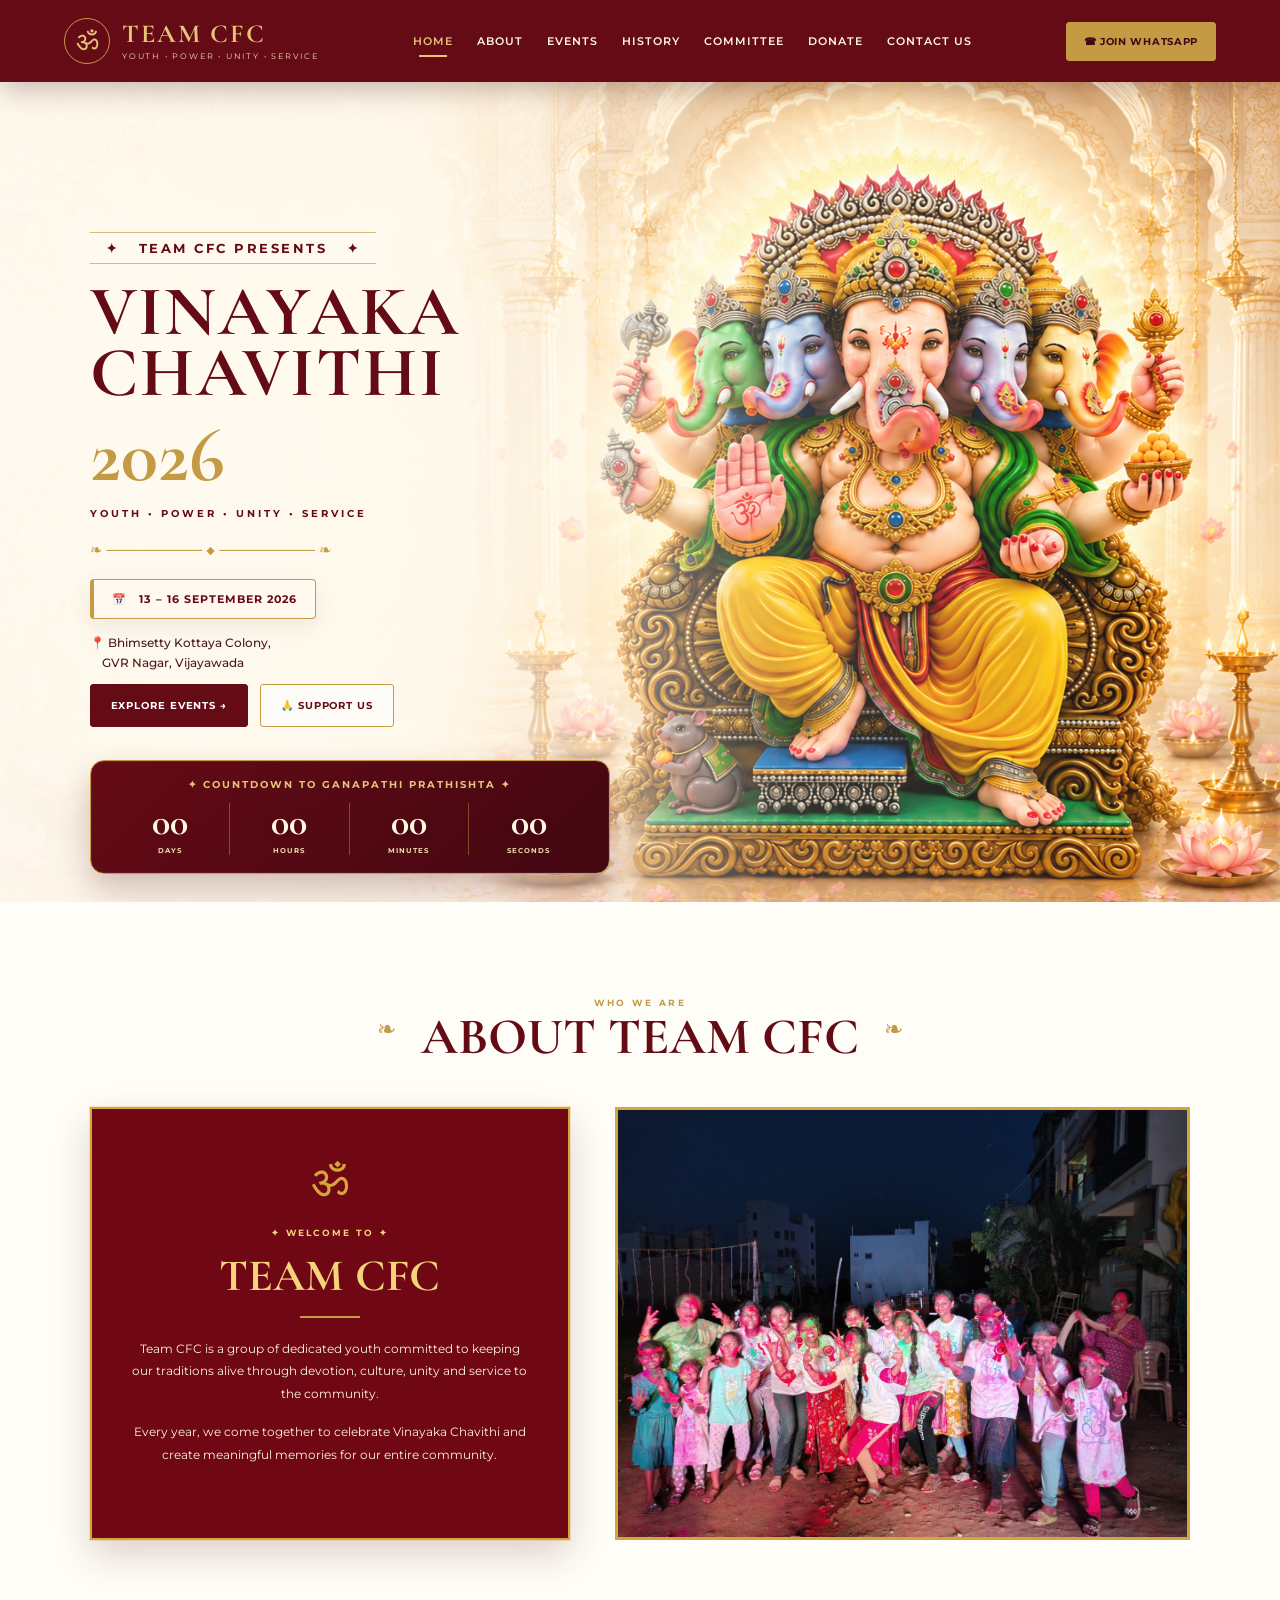
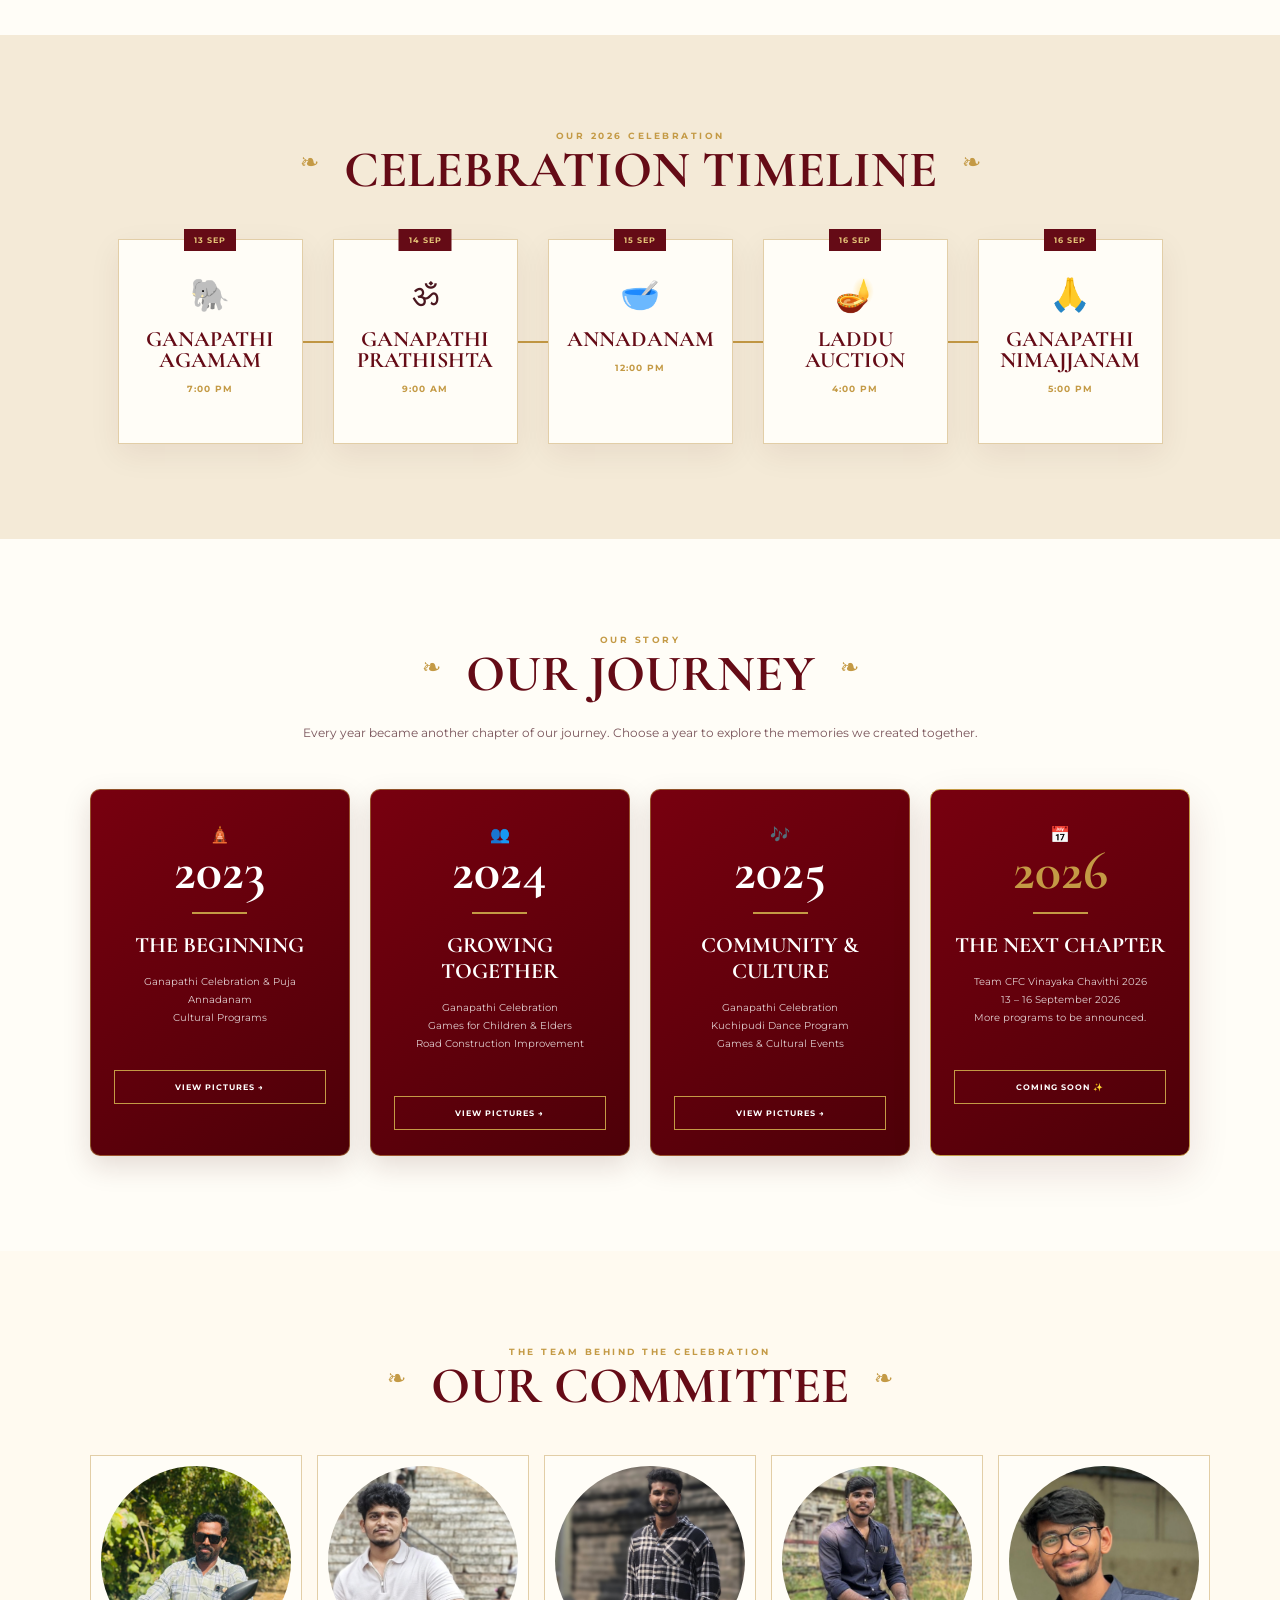
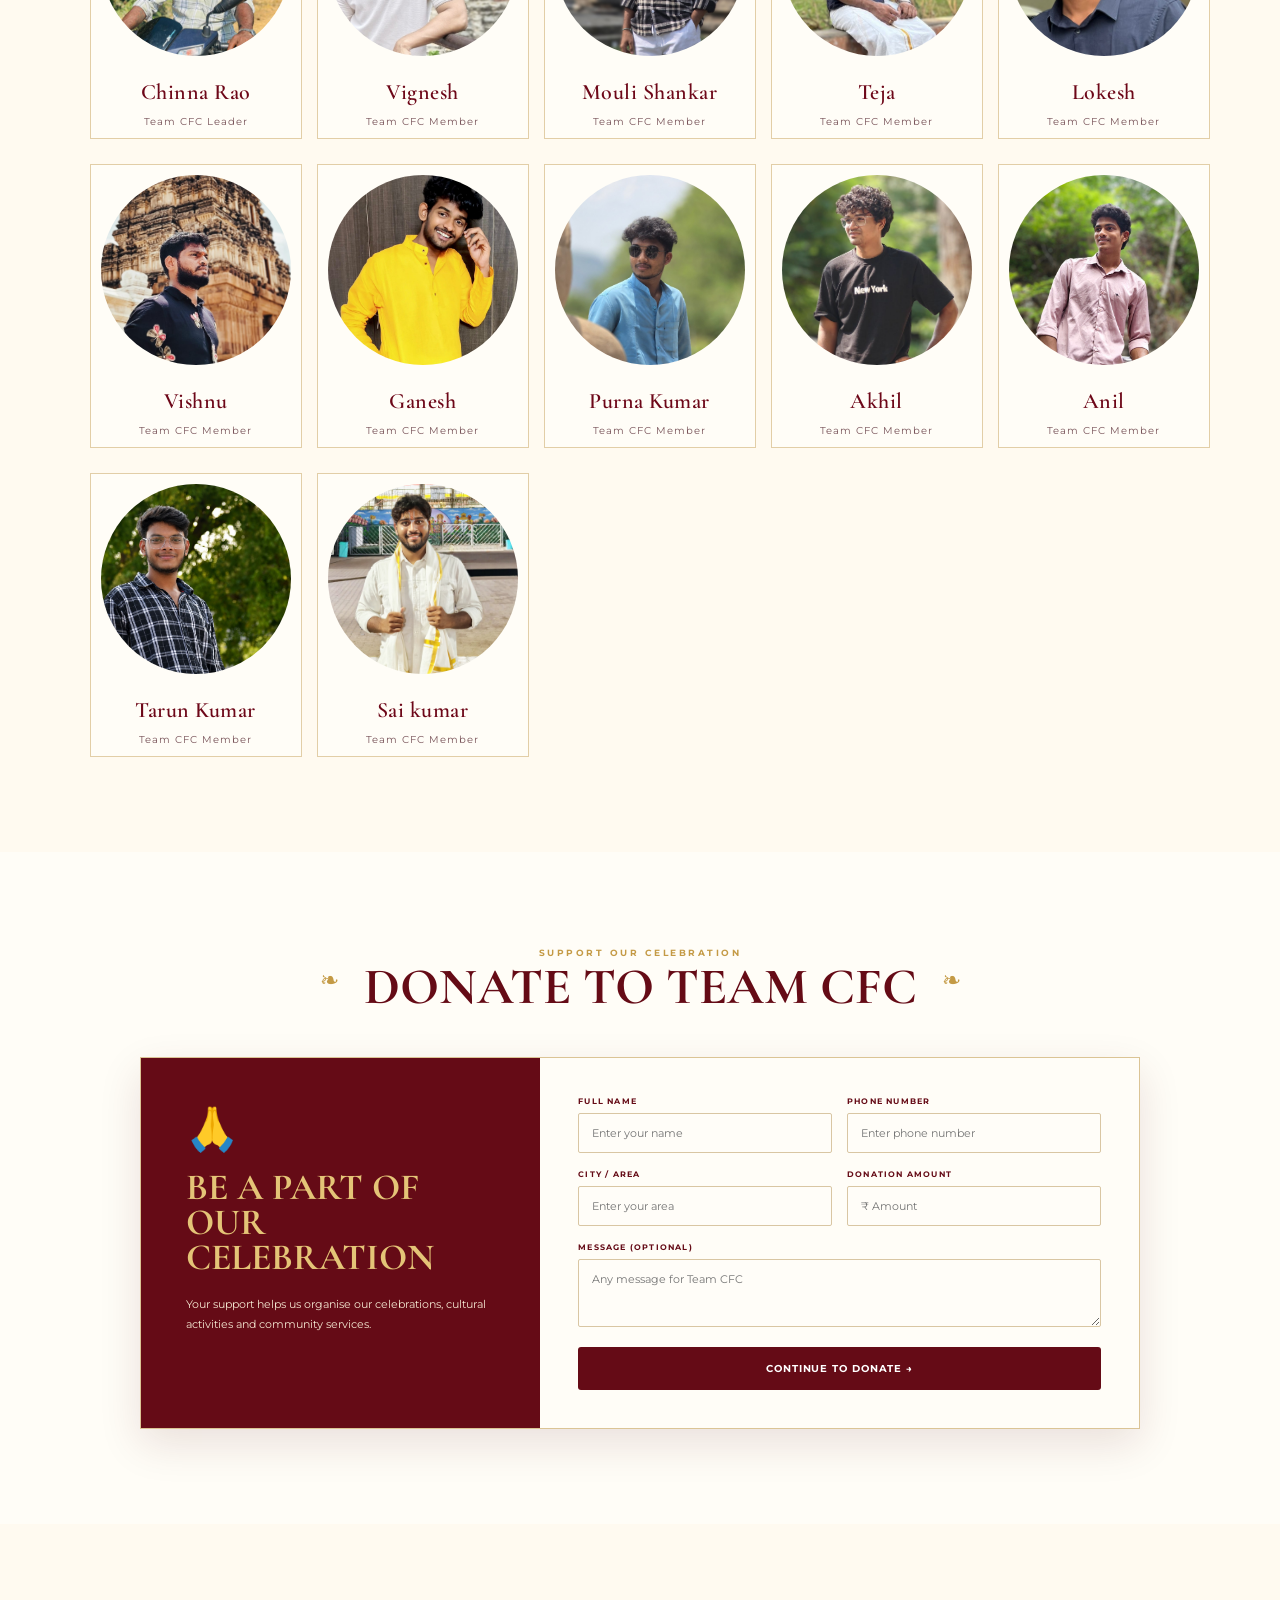
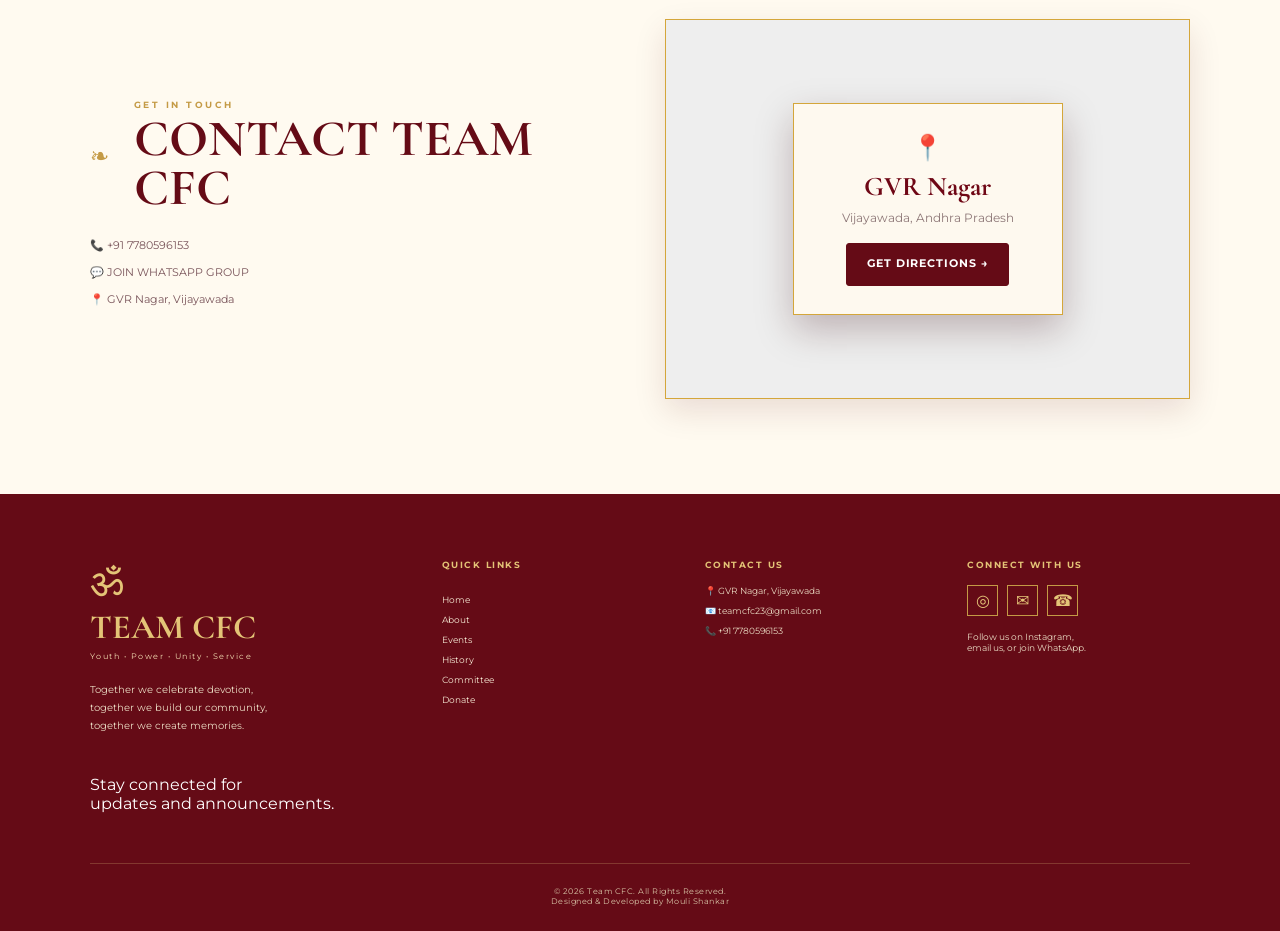
==== index.html @ 14d4b6c7 "Update index.html" ====
<!DOCTYPE html>
<html lang="en">
<head>
    <meta charset="UTF-8">
    <meta name="viewport" content="width=device-width, initial-scale=1.0">

    <title>Team CFC | Vinayaka Chavithi 2026</title>

    <link rel="preconnect" href="https://fonts.googleapis.com">
    <link rel="preconnect" href="https://fonts.gstatic.com" crossorigin>

    <link href="https://fonts.googleapis.com/css2?family=Cormorant+Garamond:wght@500;600;700&family=Montserrat:wght@400;500;600;700&display=swap" rel="stylesheet">

    <link rel="stylesheet" href="style.css">
</head>

<body>

<header class="navbar">

    <a href="#home" class="logo-area">
        <div class="logo-symbol">ॐ</div>

        <div>
            <h1>TEAM CFC</h1>
            <p>Youth • Power • Unity • Service</p>
        </div>
    </a>

    <button class="menu-toggle" aria-label="Open menu">☰</button>

    <nav class="nav-links">
        <a href="#home" class="active">HOME</a>
        <a href="#about">ABOUT</a>
        <a href="#events">EVENTS</a>
        <a href="#history">HISTORY</a>
        <a href="#committee">COMMITTEE</a>
        <a href="#donate">DONATE</a>
        <a href="#contact">CONTACT US</a>
    </nav>

    <a href="https://chat.whatsapp.com/BDyGdCEiUDZ2XIB4aJObRt"
   class="whatsapp-btn"
   target="_blank"
   rel="noopener">
    ☎ JOIN WHATSAPP
</a>

</header>


<main>

<!-- ================= HOME ================= -->

<section id="home" class="hero">

    <div class="hero-overlay"></div>

    <div class="hero-content">

        <div class="ornament-title">
            ✦ &nbsp; TEAM CFC PRESENTS &nbsp; ✦
        </div>

        <h2>
            VINAYAKA<br>
            CHAVITHI
        </h2>

        <div class="year">2026</div>

        <div class="tagline">
            YOUTH • POWER • UNITY • SERVICE
        </div>

        <div class="gold-divider">
            ❧ ───────── ◆ ───────── ❧
        </div>

        <div class="date-box">
            📅 &nbsp; 13 – 16 SEPTEMBER 2026
        </div>

        <div class="location">
            📍 Bhimsetty Kottaya Colony,<br>
            &nbsp;&nbsp;&nbsp;&nbsp;GVR Nagar, Vijayawada
        </div>

       <div class="hero-buttons">

    <a href="#events" class="primary-btn">
        EXPLORE EVENTS →
    </a>

    <a href="#donate" class="secondary-btn">
        🙏 SUPPORT US
    </a>
</div>

    </div>


    <!-- COUNTDOWN -->

    <div class="countdown-wrap">

        <div class="countdown-label">
            ✦ COUNTDOWN TO GANAPATHI PRATHISHTA ✦
        </div>

        <div id="countdown" class="countdown">

            <div class="count-box">
                <strong id="days">00</strong>
                <span>DAYS</span>
            </div>

            <div class="count-box">
                <strong id="hours">00</strong>
                <span>HOURS</span>
            </div>

            <div class="count-box">
                <strong id="minutes">00</strong>
                <span>MINUTES</span>
            </div>

            <div class="count-box">
                <strong id="seconds">00</strong>
                <span>SECONDS</span>
            </div>

        </div>

    </div>

</section>


<!-- ================= ABOUT ================= -->

<section id="about" class="section about-section">

    <div class="section-heading">

        <span>❧</span>

        <div>
            <p>WHO WE ARE</p>
            <h2>ABOUT TEAM CFC</h2>
        </div>

        <span>❧</span>

    </div>


    <div class="about-grid">

        <div class="about-card">

            <div class="om-symbol">ॐ</div>

            <span class="small-heading">
                ✦ WELCOME TO ✦
            </span>

            <h3>TEAM CFC</h3>

            <div class="mini-divider"></div>

            <p>
                Team CFC is a group of dedicated youth committed
                to keeping our traditions alive through devotion,
                culture, unity and service to the community.
            </p>

            <p>
                Every year, we come together to celebrate
                Vinayaka Chavithi and create meaningful memories
                for our entire community.
            </p>

        </div>


        <div class="about-slideshow">
    <img
        id="teamCfcSlide"
        src="team-cfc.jpg"
        alt="Team CFC Group"
    

        </div>

    </div>

</section>


<!-- ================= EVENTS ================= -->

<section id="events" class="section events-section">

    <div class="section-heading">

        <span>❧</span>

        <div>
            <p>OUR 2026 CELEBRATION</p>
            <h2>CELEBRATION TIMELINE</h2>
        </div>

        <span>❧</span>

    </div>


    <div class="timeline">

        <article class="event-card">

            <span class="event-date">13 SEP</span>

            <div class="event-icon">🐘</div>

            <h3>
                GANAPATHI<br>
                AGAMAM
            </h3>

            <p>7:00 PM</p>

        </article>


        <div class="timeline-line"></div>


        <article class="event-card">

            <span class="event-date">14 SEP</span>

            <div class="event-icon">ॐ</div>

            <h3>
                GANAPATHI<br>
                PRATHISHTA
            </h3>

            <p>9:00 AM</p>

        </article>


        <div class="timeline-line"></div>


        <article class="event-card">

            <span class="event-date">15 SEP</span>

            <div class="event-icon">🥣</div>

            <h3>ANNADANAM</h3>

            <p>12:00 PM</p>

        </article>


        <div class="timeline-line"></div>


        <article class="event-card">

            <span class="event-date">16 SEP</span>

            <div class="event-icon">🪔</div>

            <h3>
                LADDU<br>
                AUCTION
            </h3>

            <p>4:00 PM</p>

        </article>


        <div class="timeline-line"></div>


        <article class="event-card">

            <span class="event-date">16 SEP</span>

            <div class="event-icon">🙏</div>

            <h3>
                GANAPATHI<br>
                NIMAJJANAM
            </h3>

            <p>5:00 PM</p>

        </article>

    </div>

</section>


<!-- ================= HISTORY ================= -->

<section id="history" class="section history-section">

    <div class="section-heading">

        <span>❧</span>

        <div>
            <p>OUR STORY</p>
            <h2>OUR JOURNEY</h2>
        </div>

        <span>❧</span>

    </div>


    <p class="section-intro">
        Every year became another chapter of our journey.
        Choose a year to explore the memories we created together.
    </p>


    <div class="history-grid">

        <article class="history-card">
            <div class="year-icon">🛕</div>

         <div class="history-year">2023</div>

            <div class="history-line"></div>

            <h3>THE BEGINNING</h3>

            <p>
                Ganapathi Celebration & Puja<br>
                Annadanam<br>
                Cultural Programs
            </p>

            <button
    class="gallery-open"
    type="button"
    onclick="window.location.href='gallery.html?year=2023'">
    VIEW PICTURES →
            </button>

        </article>


        <article class="history-card">
            <div class="year-icon">👥</div>

            <div class="history-year">2024</div>

            <div class="history-line"></div>

            <h3>GROWING TOGETHER</h3>

            <p>
                Ganapathi Celebration<br>
                Games for Children & Elders<br>
                Road Construction Improvement
            </p>
                <button
    class="gallery-open"
    type="button"
    onclick="window.location.href='gallery.html?year=2024'">
    VIEW PICTURES →
  </button>

        </article>


        <article class="history-card">
            <div class="year-icon">🎶</div>

            <div class="history-year">2025</div>

            <div class="history-line"></div>

            <h3>COMMUNITY & CULTURE</h3>

            <p>
                Ganapathi Celebration<br>
                Kuchipudi Dance Program<br>
                Games & Cultural Events
            </p>

            <button
    class="gallery-open"
    type="button"
    onclick="window.location.href='gallery.html?year=2025'">
    VIEW PICTURES →
            </button>

        </article>


        <article class="history-card featured">
            <div class="year-icon">📅</div>

            <div class="history-year">2026</div>

            <div class="history-line"></div>

            <h3>THE NEXT CHAPTER</h3>

            <p>
                Team CFC Vinayaka Chavithi 2026<br>
                13 – 16 September 2026<br>
                More programs to be announced.
            </p>

            <button
    class="gallery-open coming-soon-btn"
    data-year="2026"
>
    COMING SOON ✨
</button>

        </article>

    </div>


    <div id="gallery-viewer" class="gallery-viewer">

        <div class="gallery-viewer-header">

            <div>
                <span>MEMORIES OF</span>
                <h3 id="gallery-title">2026</h3>
            </div>

            <button id="close-gallery" class="close-gallery">
                ×
            </button>

        </div>


        <div id="gallery-content" class="gallery-content">

            <div class="empty-gallery">

                <div>📷</div>

                <h3>Pictures Coming Soon</h3>

                <p>
                    Photos from this year's celebration
                    will appear here.
                </p>

            </div>

        </div>

    </div>

</section>


<!-- ================= COMMITTEE ================= -->

<section id="committee" class="section committee-section">

    <div class="section-heading">

        <span>❧</span>

        <div>
            <p>THE TEAM BEHIND THE CELEBRATION</p>
            <h2>OUR COMMITTEE</h2>
        </div>

        <span>❧</span>

    </div>


    <div class="committee-grid">

        <article class="member-card">

    <div class="member-photo">
        <img src="member-1.jpg" alt="Chinna Rao">
    </div>

    <h3>Chinna Rao</h3>
    <p>Team CFC Leader</p>
   </article>

        <article class="member-card">
            <div class="member-photo">
                <img src="member-2.jpg" alt="Vignesh">
            </div>
            <h3>Vignesh</h3>
            <p>Team CFC Member</p>
        </article>

        <article class="member-card">
            <div class="member-photo">
                <img src="member-3.jpg" alt="Mouli Shankar">
            </div>
            <h3>Mouli Shankar</h3>
            <p>Team CFC Member</p>
        </article>

        <article class="member-card">
            <div class="member-photo">
                <img src="member-4.jpg" alt="Teja">
            </div>
            <h3>Teja</h3>
            <p>Team CFC Member</p>
        </article>

        <article class="member-card">
            <div class="member-photo">
                <img src="member-5.jpg" alt="Lokesh">
            </div>
            <h3>Lokesh</h3>
            <p>Team CFC Member</p>
        </article>

        <article class="member-card">
            <div class="member-photo">
                <img src="member-6.jpg" alt="Vishnu">
            </div>
            <h3>Vishnu</h3>
            <p>Team CFC Member</p>
        </article>
        <article class="member-card">
            <div class="member-photo">
                <img src="member-7.jpg" alt="Ganesh">
            </div>
            <h3>Ganesh</h3>
            <p>Team CFC Member</p>
        </article>

        <article class="member-card">
            <div class="member-photo">
                <img src="member-8.jpg" alt="Purna Kumar">
            </div>
            <h3>Purna Kumar</h3>
            <p>Team CFC Member</p>
        </article>
        <article class="member-card">
            <div class="member-photo">
                <img src="member-9.jpg" alt="Akhil">
            </div>
            <h3>Akhil</h3>
            <p>Team CFC Member</p>
        </article>

        <article class="member-card">
            <div class="member-photo">
                <img src="member-10.jpg" alt="Anil">
            </div>
            <h3>Anil</h3>
            <p>Team CFC Member</p>
        </article>

        <article class="member-card">
            <div class="member-photo">
                <img src="member-11.jpg" alt="Tarun Kumar">
            </div>
            <h3>Tarun Kumar</h3>
            <p>Team CFC Member</p>
        </article>
        <article class="member-card">
            <div class="member-photo">
                <img src="member-12.jpg" alt="Sai kumar">
            </div>
            <h3>Sai kumar</h3>
            <p>Team CFC Member</p>
        </article>

    </div>

</section>


<!-- ================= DONATE ================= -->

<section id="donate" class="section donate-section">

    <div class="section-heading">

        <span>❧</span>

        <div>
            <p>SUPPORT OUR CELEBRATION</p>
            <h2>DONATE TO TEAM CFC</h2>
        </div>

        <span>❧</span>

    </div>


    <div class="donate-card">

        <div class="donate-intro">

            <div class="donate-icon">🙏</div>

            <h3>
                BE A PART OF<br>
                OUR CELEBRATION
            </h3>

            <p>
                Your support helps us organise our
                celebrations, cultural activities and
                community services.
            </p>

        </div>


        <div class="donate-form-area">

            <form id="donation-form">

                <div class="form-row">

                    <div class="form-group">

                        <label for="donor-name">
                            FULL NAME
                        </label>

                        <input
                            type="text"
                            id="donor-name"
                            name="name"
                            placeholder="Enter your name"
                            required
                        >

                    </div>


                    <div class="form-group">

                        <label for="donor-phone">
                            PHONE NUMBER
                        </label>

                        <input
                            type="tel"
                            id="donor-phone"
                            name="phone"
                            placeholder="Enter phone number"
                            required
                        >

                    </div>

                </div>


                <div class="form-row">

                    <div class="form-group">

                        <label for="donor-city">
                            CITY / AREA
                        </label>

                        <input
                            type="text"
                            id="donor-city"
                            name="city"
                            placeholder="Enter your area"
                            required
                        >

                    </div>


                    <div class="form-group">

                        <label for="donor-amount">
                            DONATION AMOUNT
                        </label>

                        <input
                            type="number"
                            id="donor-amount"
                            name="amount"
                            min="1"
                            placeholder="₹ Amount"
                            required
                        >

                    </div>

                </div>


                <div class="form-group">

                    <label for="donor-message">
                        MESSAGE (OPTIONAL)
                    </label>

                    <textarea
                        id="donor-message"
                        name="message"
                        rows="3"
                        placeholder="Any message for Team CFC"
                    ></textarea>

                </div>


                <button
                    type="submit"
                    class="primary-btn donation-submit"
                >
                    CONTINUE TO DONATE →
                </button>

            </form>


            <div id="upi-area" class="upi-area hidden">

                <div class="success-icon">✓</div>

                <h3>THANK YOU FOR SUPPORTING US</h3>

                <p>
                    Your details have been recorded on this device.
                    Please use the UPI ID below to complete your donation.
                </p>

                <div class="upi-box">

                    <span>UPI ID</span>

                    <strong id="upi-id">
                        7569626094-2@ybl
                    </strong>

                    <button
                        type="button"
                        id="copy-upi"
                    >
                        COPY UPI ID
                    </button>

                </div>

                <p class="upi-note">
                    After completing payment, please contact
                    Team CFC so the donation can be confirmed.
                </p>

            </div>

        </div>

    </div>

</section>


<!-- ================= CONTACT ================= -->

<section id="contact" class="section contact-section">

    <div class="contact-info">

        <div class="section-heading left-heading">

            <span>❧</span>

            <div>
                <p>GET IN TOUCH</p>
                <h2>CONTACT TEAM CFC</h2>
            </div>

        </div>

        <p>📞 +91 7780596153</p>
        <p><p>
    <a href="https://chat.whatsapp.com/BDyGdCEiUDZ2XIB4aJObRt"
       target="_blank"
       rel="noopener">
        💬 JOIN WHATSAPP GROUP
    </a>
</p>
        <p>📍 GVR Nagar, Vijayawada</p>

    </div>


  <div class="map-placeholder">

    <!-- MAP BACKGROUND -->
    <div class="map-graph">
        <iframe
            src="https://www.google.com/maps?q=GVR%20Nagar%2C%20Vijayawada%2C%20Andhra%20Pradesh&output=embed"
            loading="lazy"
            allowfullscreen
            referrerpolicy="no-referrer-when-downgrade">
        </iframe>
    </div>

    <!-- CENTER CARD -->
    <div class="map-inner">

        <div class="map-pin">📍</div>

        <h3>GVR Nagar</h3>

        <p>Vijayawada, Andhra Pradesh</p>

        <a
            href="https://www.google.com/maps/dir/?api=1&destination=GVR+Nagar,+Vijayawada,+Andhra+Pradesh"
            class="primary-btn"
            target="_blank"
            rel="noopener">
            GET DIRECTIONS →
        </a>

    </div>
</div>

</section>

</main>


<!-- ================= FOOTER ================= -->

<footer class="footer">

    <div class="footer-brand">

        <div class="footer-logo">ॐ</div>

        <h2>TEAM CFC</h2>

        <p>
            Youth • Power • Unity • Service
        </p>

        <p class="footer-description">
            Together we celebrate devotion,<br>
            together we build our community,<br>
            together we create memories.
        </p>

    </div>


    <div class="footer-links">

        <h3>QUICK LINKS</h3>

        <a href="#home">Home</a>
        <a href="#about">About</a>
        <a href="#events">Events</a>
        <a href="#history">History</a>
        <a href="#committee">Committee</a>
        <a href="#donate">Donate</a>

    </div>


    <div class="footer-contact">

        <h3>CONTACT US</h3>

        <p>📍 GVR Nagar, Vijayawada</p>
        <p>📧 teamcfc23@gmail.com</p>
        <p>📞 +91 7780596153</p>

    </div>


    <div class="footer-social">

    <h3>CONNECT WITH US</h3>

    <div class="social-icons">

        <!-- INSTAGRAM -->
        <a href="https://www.instagram.com/teamcfc__/"
           target="_blank"
           rel="noopener"
           aria-label="Instagram">
            ◎
        </a>

        <!-- GMAIL -->
        <a href="mailto:teamcfc23@gmail.com"
           aria-label="Email Team CFC">
            ✉
        </a>

        <!-- WHATSAPP -->
        <a href="https://chat.whatsapp.com/BDyGdCEiUDZ2XIB4aJObRt"
           target="_blank"
           rel="noopener"
           aria-label="Join Team CFC WhatsApp">
            ☎
        </a>

    </div>

    <p>
        Follow us on Instagram,<br>
        email us, or join WhatsApp.
    </p>

</div>
        

        <p>
            Stay connected for<br>
            updates and announcements.
        </p>

    </div>


   <div class="footer-bottom">
    © 2026 Team CFC. All Rights Reserved.
    <br>
    <span>Designed & Developed by Mouli Shankar</span>
</div>
</footer>


<script src="script.js"></script>

</body>
</html>
---- style.css ----
/* =========================================================
   TEAM CFC — VINAYAKA CHAVITHI 2026
   PREMIUM MAROON / GOLD / CREAM THEME
========================================================= */

:root {
    --maroon: #650b16;
    --maroon-dark: #420711;
    --maroon-light: #831827;

    --gold: #c49a45;
    --gold-light: #e4c477;

    --cream: #fffaf0;
    --cream-dark: #f4ead7;

    --text: #4a1720;
    --muted: #79545a;

    --white: #ffffff;

    --shadow: 0 15px 40px rgba(80, 20, 25, 0.12);

    --serif: "Cormorant Garamond", Georgia, serif;
    --sans: "Montserrat", Arial, sans-serif;
}


/* ================= RESET ================= */

* {
    margin: 0;
    padding: 0;
    box-sizing: border-box;
}

html {
    scroll-behavior: smooth;
    scroll-padding-top: 88px;
}

body {
    font-family: var(--sans);
    color: var(--text);
    background: var(--cream);
    overflow-x: hidden;
}

img {
    max-width: 100%;
    display: block;
}

button,
input,
textarea {
    font: inherit;
}

a {
    text-decoration: none;
    color: inherit;
}


/* ================= NAVBAR ================= */

.navbar {
    position: sticky;
    top: 0;
    z-index: 1000;

    width: 100%;
    min-height: 82px;

    padding: 12px 5%;

    display: flex;
    align-items: center;
    justify-content: space-between;
    gap: 28px;

    background: var(--maroon);
    color: white;

    box-shadow: 0 8px 25px rgba(50, 0, 10, 0.25);
}

.logo-area {
    display: flex;
    align-items: center;
    gap: 12px;
    flex-shrink: 0;
}

.logo-symbol {
    width: 46px;
    height: 46px;

    display: grid;
    place-items: center;

    border: 1px solid var(--gold);
    border-radius: 50%;

    color: var(--gold-light);
    font-family: var(--serif);
    font-size: 27px;
}

.logo-area h1 {
    color: var(--gold-light);
    font-family: var(--serif);
    font-size: 26px;
    line-height: 1;
    letter-spacing: 2px;
}

.logo-area p {
    margin-top: 4px;
    color: #f4dfb4;
    font-size: 8px;
    letter-spacing: 1.8px;
    text-transform: uppercase;
}

.nav-links {
    display: flex;
    align-items: center;
    justify-content: center;
    gap: 24px;
}

.nav-links a {
    position: relative;

    color: #fff6e4;

    font-size: 11px;
    font-weight: 600;
    letter-spacing: 1px;

    padding: 12px 0;

    transition: 0.25s ease;
}

.nav-links a::after {
    content: "";

    position: absolute;
    left: 50%;
    bottom: 3px;

    width: 0;
    height: 2px;

    background: var(--gold-light);

    transform: translateX(-50%);
    transition: 0.25s ease;
}

.nav-links a:hover,
.nav-links a.active {
    color: var(--gold-light);
}

.nav-links a:hover::after,
.nav-links a.active::after {
    width: 70%;
}

.whatsapp-btn {
    padding: 12px 17px;

    border: 1px solid var(--gold);
    border-radius: 3px;

    background: var(--gold);
    color: var(--maroon-dark);

    font-size: 10px;
    font-weight: 700;
    letter-spacing: 0.7px;

    white-space: nowrap;

    transition: 0.25s ease;
}

.whatsapp-btn:hover {
    background: var(--gold-light);
    transform: translateY(-2px);
}

.menu-toggle {
    display: none;

    border: 0;
    background: transparent;
    color: white;

    font-size: 27px;
    cursor: pointer;
}


/* ================= HERO ================= */

.hero {
    position: relative;

    min-height: calc(100vh - 82px);
    height: 820px;

    display: flex;
    align-items: center;

    overflow: hidden;

    background:
        url("home-bg.png")
        center center / cover
        no-repeat;
}

.hero-overlay {
    position: absolute;
    inset: 0;

    background:
        linear-gradient(
            90deg,
            rgba(255, 250, 240, 0.96) 0%,
            rgba(255, 250, 240, 0.83) 34%,
            rgba(255, 250, 240, 0.20) 62%,
            rgba(255, 250, 240, 0.02) 100%
        );

    pointer-events: none;
}

.hero-content {
    position: relative;
    z-index: 3;

    width: min(620px, 48%);

    margin-left: 7%;
    padding-top: 25px;
}

.ornament-title {
    margin-bottom: 18px;

    color: var(--maroon);

    font-size: 12px;
    font-weight: 700;
    letter-spacing: 3px;
}

.hero h2 {
    color: var(--maroon);

    font-family: var(--serif);
    font-size: clamp(58px, 6vw, 92px);
    font-weight: 700;

    line-height: 0.78;

    letter-spacing: 2px;
}

.year {
    margin-top: 15px;

    color: var(--gold);

    font-family: var(--serif);
    font-size: 58px;
    font-weight: 700;

    line-height: 1;
}

.tagline {
    margin-top: 12px;

    color: var(--maroon);

    font-size: 10px;
    font-weight: 700;
    letter-spacing: 3px;
}

.gold-divider {
    margin: 20px 0;

    color: var(--gold);

    font-size: 15px;
}

.date-box {
    display: inline-block;

    padding: 11px 17px;

    border-left: 3px solid var(--gold);

    background: rgba(255,255,255,0.58);

    color: var(--maroon);

    font-size: 11px;
    font-weight: 700;
    letter-spacing: 1px;
}

.location {
    margin-top: 14px;

    color: var(--text);

    font-size: 11px;
    line-height: 1.7;
}

.hero-buttons {
    display: flex;
    gap: 12px;

    margin-top: 10px;
     margin-bottom: 50px;

}

.primary-btn,
.secondary-btn {
    display: inline-flex;
    align-items: center;
    justify-content: center;

    min-height: 43px;
    padding: 12px 20px;

    border-radius: 3px;

    font-size: 10px;
    font-weight: 700;
    letter-spacing: 0.9px;

    cursor: pointer;

    transition: 0.25s ease;
}

.primary-btn {
    border: 1px solid var(--maroon);
    background: var(--maroon);
    color: white;
}

.primary-btn:hover {
    background: var(--maroon-dark);
    transform: translateY(-2px);
    box-shadow: 0 8px 20px rgba(100, 10, 20, 0.18);
}

.secondary-btn {
    border: 1px solid var(--gold);
    background: rgba(255,255,255,0.62);
    color: var(--maroon);
}

.secondary-btn:hover {
    background: var(--gold);
    color: var(--maroon-dark);
}


/* ================= COUNTDOWN ================= */

.countdown-wrap {
    position: absolute;
    z-index: 4;

    left: 7%;
    bottom: 0px;

    width: min(510px, 44%);

    padding: 15px 18px;

    border-top: 1px solid rgba(150, 110, 45, 0.6);
    border-bottom: 1px solid rgba(150, 110, 45, 0.6);

    background: rgba(255, 250, 240, 0.76);

    backdrop-filter: blur(5px);
}

.countdown-label {
    margin-bottom: 10px;

    color: var(--maroon);

    text-align: center;

    font-size: 9px;
    font-weight: 700;
    letter-spacing: 1.8px;
}

.countdown {
    display: grid;
    grid-template-columns: repeat(4, 1fr);
}

.count-box {
    text-align: center;

    border-right: 1px solid rgba(150, 110, 45, 0.35);
}

.count-box:last-child {
    border-right: 0;
}

.count-box strong {
    display: block;

    color: var(--maroon);

    font-family: var(--serif);
    font-size: 34px;
    line-height: 1;
}

.count-box span {
    display: block;

    margin-top: 5px;

    color: var(--muted);

    font-size: 7px;
    font-weight: 700;
    letter-spacing: 1px;
}


/* ================= SECTIONS ================= */

.section {
    width: 100%;
    padding: 95px 7%;

    background: var(--cream);
}

.section:nth-of-type(even) {
    background: #fffdf7;
}

.section-heading {
    display: flex;
    align-items: center;
    justify-content: center;
    gap: 25px;

    margin-bottom: 45px;

    text-align: center;
}

.section-heading > span {
    color: var(--gold);
    font-size: 23px;
}

.section-heading p {
    margin-bottom: 5px;

    color: var(--gold);

    font-size: 9px;
    font-weight: 700;
    letter-spacing: 2.5px;
}

.section-heading h2 {
    color: var(--maroon);

    font-family: var(--serif);
    font-size: clamp(35px, 4vw, 52px);
    line-height: 0.95;
}

.section-intro {
    max-width: 680px;

    margin: -22px auto 45px;

    color: var(--muted);

    text-align: center;

    font-size: 12px;
    line-height: 1.8;
}


/* ================= ABOUT ================= */

.about-grid {
    max-width: 1100px;

    margin: auto;

    display: grid;
    grid-template-columns: 1fr 1.2fr;
    gap: 45px;

    align-items: stretch;
}

.about-card {
    padding: 45px 40px;

    background: #6f0715;

    border: 1px solid #d4a63a;

    box-shadow:
        0 0 0 1px rgba(212, 166, 58, 0.25),
        0 15px 35px rgba(80, 0, 15, 0.18);

    text-align: center;
}
.about-card h3,
.about-card h2,
.about-card p {
    color: #fff4df;
}

.about-card h3 {
    color: #f4d47a;
}
.om-symbol {
    margin-bottom: 12px;

    color: var(--gold);

    font-family: var(--serif);
    font-size: 45px;
}

.small-heading {
    color: var(--gold);

    font-size: 9px;
    font-weight: 700;
    letter-spacing: 2px;
}

.about-card h3 {
    margin-top: 8px;

    color: var(--maroon);

    font-family: var(--serif);
    font-size: 45px;
}

.mini-divider {
    width: 60px;
    height: 2px;

    margin: 13px auto 20px;

    background: var(--gold);
}

.about-card p {
    margin-bottom: 15px;

    color: var(--muted);

    font-size: 12px;
    line-height: 1.9;
}

.about-photo {
    position: relative;

    overflow: hidden;

    border: 8px solid white;

    box-shadow: var(--shadow);
}

.about-photo img {
    width: 100%;
    aspect-ratio: 16 / 10;

    object-fit: cover;
}

    .photo-caption {
    position: absolute;
    left: 0;
    right: 0;
    bottom: 0;

    padding: 20px;

    display: flex;
    flex-direction: column;
    gap: 3px;

    background: linear-gradient(
        transparent,
        rgba(50, 0, 10, 0.85)
    );

    color: white;
}

.photo-caption strong {
    color: var(--gold-light);

    font-family: var(--serif);
    font-size: 25px;
}

.photo-caption span {
    font-size: 9px;
    letter-spacing: 1px;

}


/* ================= EVENTS ================= */

.events-section {
    background: var(--cream-dark);
}

.timeline {
    max-width: 1250px;

    margin: auto;

    display: flex;
    align-items: center;
    justify-content: center;
}

.event-card {
    position: relative;

    width: 185px;
    min-height: 205px;

    padding: 25px 15px;

    border: 1px solid rgba(190,150,70,0.45);

    background: #fffdf7;

    text-align: center;

    box-shadow: 0 10px 30px rgba(70,20,20,0.07);

    transition: 0.25s ease;
}

.event-card:hover {
    transform: translateY(-7px);

    border-color: var(--gold);

    box-shadow: var(--shadow);
}

.event-date {
    position: absolute;
    top: 0;
    left: 50%;

    transform: translate(-50%, -50%);

    padding: 6px 10px;

    background: var(--maroon);
    color: var(--gold-light);

    font-size: 8px;
    font-weight: 700;
    letter-spacing: 1px;

    white-space: nowrap;
}

.event-icon {
    margin-top: 10px;
    margin-bottom: 15px;

    font-size: 32px;
}

.event-card h3 {
    color: var(--maroon);

    font-family: var(--serif);
    font-size: 22px;
    line-height: 0.95;
}

.event-card p {
    margin-top: 12px;

    color: var(--gold);

    font-size: 9px;
    font-weight: 700;
    letter-spacing: 1px;
}

.timeline-line {
    width: 30px;
    height: 2px;

    flex-shrink: 0;

    background: var(--gold);
}


/* ================= HISTORY ================= */
.history-section {
    background:
        radial-gradient(
            circle at center,
            rgba(210,170,90,0.08),
            transparent 45%
        ),
        var(--cream);
}

.history-grid {
    max-width: 1150px;
    margin: auto;

    display: grid;
    grid-template-columns: repeat(4, 1fr);
    gap: 20px;
}

.history-card {
    padding: 35px 23px 25px;

    border: 1px solid rgba(190,150,70,0.55);

    background: linear-gradient(145deg, #78000f, #4d0008);

    color: white;
    text-align: center;

    border-radius: 10px;

    box-shadow: 0 10px 28px rgba(70,20,20,0.15);

    transition: 0.3s ease;
}

.history-card:hover {
    transform: translateY(-7px);

    border-color: var(--gold);

    box-shadow: var(--shadow);
}

.history-card.featured {
    background: linear-gradient(145deg, #78000f, #4d0008);

    border-color: var(--gold);

    box-shadow: var(--shadow);

}

.history-year {
    color: white;

    font-family: var(--serif);
    font-size: 54px;
    font-weight: 700;

    line-height: 1;
}

.history-card.featured .history-year {
    color: var(--gold);
}

.history-line {
    width: 55px;
    height: 2px;

    margin: 14px auto 18px;

    background: var(--gold);
}

.history-card h3 {
    color: white;

    font-family: var(--serif);
    font-size: 22px;
}

.history-card p {
    min-height: 82px;

    margin: 15px 0;

    color: rgba(255,255,255,0.8);

    font-size: 10px;
    line-height: 1.8;
}

.gallery-open {
    width: 100%;

    padding: 11px;

    border: 1px solid var(--gold);

    background: transparent;

    color: white;

    font-size: 8px;
    font-weight: 700;
    letter-spacing: 1px;

    cursor: pointer;

    transition: 0.25s ease;
}

.gallery-open:hover {
    background: var(--gold);
    color: var(--maroon);
}

/* ================= GALLERY VIEWER ================= */

.gallery-viewer {
    display: none;

    max-width: 1150px;

    margin: 40px auto 0;

    border: 1px solid rgba(190,150,70,0.55);

    background: #fffdf7;

    box-shadow: var(--shadow);
}

.gallery-viewer.show {
    display: block;
    animation: fadeUp 0.35s ease;
}

.gallery-viewer-header {
    display: flex;
    align-items: center;
    justify-content: space-between;

    padding: 22px 25px;

    background: var(--maroon);
    color: white;
}

.gallery-viewer-header span {
    color: var(--gold-light);

    font-size: 8px;
    font-weight: 700;
    letter-spacing: 2px;
}

.gallery-viewer-header h3 {
    margin-top: 2px;

    font-family: var(--serif);
    font-size: 35px;
}

.close-gallery {
    width: 38px;
    height: 38px;

    border: 1px solid var(--gold);

    background: transparent;
    color: var(--gold-light);

    font-size: 25px;

    cursor: pointer;
}

.gallery-content {
    padding: 35px;
}

.empty-gallery {
    padding: 50px 20px;

    text-align: center;

    color: var(--muted);
}

.empty-gallery > div {
    margin-bottom: 10px;
    font-size: 42px;
}

.empty-gallery h3 {
    color: var(--maroon);

    font-family: var(--serif);
    font-size: 30px;
}

.empty-gallery p {
    margin-top: 8px;

    font-size: 11px;
}


/* ================= COMMITTEE ================= */

.committee-grid {
    display: grid;
    grid-template-columns: repeat(5, 1fr);
    gap: 25px 15px;
    align-items: start;
}

.member-card {
    padding: 28px 20px;

    border: 1px solid rgba(190,150,70,0.45);

    background: #fffdf7;

    text-align: center;

    transition: 0.25s ease;
}

.member-card:hover {
    transform: translateY(-5px);
    box-shadow: var(--shadow);
}

.member-photo {.member-photo {
    width: 125px;
    height: 125px;
    margin: 0 auto;
    border-radius: 50%;
    overflow: hidden;
}

.member-photo img {
    width: 100%;
    height: 100%;
    object-fit: cover;
    display: block;
    transition: transform 0.3s ease, box-shadow 0.3s ease;
}

.member-photo img:hover {
    transform: translateY(-8px) scale(1.05);
    box-shadow: 0 12px 25px rgba(0, 0, 0, 0.22);
}
}

.member-card h3 {
    color: var(--maroon);

    font-family: var(--serif);
    font-size: 23px;
}

.member-card p {
    margin-top: 5px;

    color: var(--muted);

    font-size: 9px;
    letter-spacing: 0.5px;
}


/* ================= DONATE ================= */

.donate-section {
    background: var(--cream-dark);
}

.donate-card {
    max-width: 1000px;

    margin: auto;

    display: grid;
    grid-template-columns: 0.8fr 1.2fr;

    border: 1px solid rgba(190,150,70,0.55);

    background: #fffdf7;

    box-shadow: var(--shadow);
}

.donate-intro {
    padding: 45px;

    background: var(--maroon);

    color: white;
}

.donate-icon {
    color: var(--gold-light);
    font-size: 42px;
}

.donate-intro h3 {
    margin-top: 15px;

    color: var(--gold-light);

    font-family: var(--serif);
    font-size: 37px;
    line-height: 0.95;
}

.donate-intro p {
    margin-top: 20px;

    color: #f4e7d1;

    font-size: 11px;
    line-height: 1.8;
}

.donate-form-area {
    padding: 38px;
}

.form-row {
    display: grid;
    grid-template-columns: 1fr 1fr;
    gap: 15px;
}

.form-group {
    margin-bottom: 16px;
}

.form-group label {
    display: block;

    margin-bottom: 7px;

    color: var(--maroon);

    font-size: 8px;
    font-weight: 700;
    letter-spacing: 1.2px;
}

.form-group input,
.form-group textarea {
    width: 100%;

    padding: 12px 13px;

    border: 1px solid #d9c6a3;
    border-radius: 2px;

    outline: none;

    background: #fffdf8;

    color: var(--text);

    font-size: 11px;

    transition: 0.2s ease;
}

.form-group input:focus,
.form-group textarea:focus {
    border-color: var(--gold);

    box-shadow: 0 0 0 2px rgba(190,150,70,0.10);
}

.form-group textarea {
    resize: vertical;
}

.donation-submit {
    width: 100%;
    border: 0;
}

.hidden {
    display: none !important;
}

.upi-area {
    text-align: center;
}

.success-icon {
    width: 55px;
    height: 55px;

    margin: 0 auto 12px;

    display: grid;
    place-items: center;

    border-radius: 50%;

    background: var(--maroon);
    color: var(--gold-light);

    font-size: 27px;
}

.upi-area h3 {
    color: var(--maroon);

    font-family: var(--serif);
    font-size: 29px;
}

.upi-area p {
    margin: 10px auto;

    max-width: 480px;

    color: var(--muted);

    font-size: 10px;
    line-height: 1.7;
}

.upi-box {
    margin: 20px auto;

    padding: 20px;

    border: 1px solid var(--gold);

    background: var(--cream-dark);
}

.upi-box span {
    display: block;

    color: var(--muted);

    font-size: 8px;
    font-weight: 700;
    letter-spacing: 1px;
}

.upi-box strong {
    display: block;

    margin: 7px 0 14px;

    color: var(--maroon);

    font-size: 15px;
}

.upi-box button {
    padding: 9px 14px;

    border: 1px solid var(--maroon);

    background: var(--maroon);
    color: white;

    font-size: 8px;
    font-weight: 700;

    cursor: pointer;
}

.upi-note {
    font-size: 9px !important;
}


/* ================= CONTACT ================= */

.contact-section {
    display: grid;
    grid-template-columns: 1fr 1fr;
    gap: 50px;

    align-items: center;
}

.left-heading {
    justify-content: flex-start;
    text-align: left;
    margin-bottom: 25px;
}

.contact-info > p {
    margin: 13px 0;

    color: var(--muted);

    font-size: 11px;
}

/* =========================
   LOCATION MAP BOX
   ========================= */
/* ================================
   CONTACT MAP — MEDIUM SIZE
   ================================ */

.map-placeholder {
    position: relative;
    width: 100%;
    max-width: 560px;
    height: 380px;
    margin: 0 auto;

    overflow: hidden;

    border: 1px solid #d4a63a;
    background: #eee;
    box-shadow: 0 12px 30px rgba(80, 0, 15, 0.12);
}

/* MAP IMAGE / MAP */
.map-graph {
    position: absolute;
    inset: 0;
    width: 100%;
    height: 100%;
}

.map-graph iframe {
    width: 100%;
    height: 100%;
    border: 0;
    display: block;
}

/* GVR NAGAR CARD */
.map-inner {
    position: absolute;
    z-index: 5;

    top: 50%;
    left: 50%;

    transform: translate(-50%, -50%);

    width: 270px;
    padding: 28px 25px;

    text-align: center;

    background: rgba(255, 250, 240, 0.96);

    border: 1px solid #d4a63a;

    box-shadow:
        0 15px 35px rgba(50, 0, 10, 0.25);
}

/* PIN */
.map-pin {
    font-size: 25px;
    margin-bottom: 8px;
}

/* TITLE */
.map-inner h3 {
    margin: 0;

    font-family: var(--serif);
    font-size: 27px;
    color: #6f0715;
}

/* LOCATION */
.map-inner p {
    margin: 7px 0 18px;

    font-size: 12px;
    color: #8d7777;
}

/* DIRECTIONS BUTTON */
.map-inner .primary-btn {
    display: inline-block;

    padding: 12px 20px;

    font-size: 11px;
    font-weight: 700;

    text-decoration: none;
}


/* ================================
   MOBILE
   ================================ */

@media (max-width: 768px) {

    .map-placeholder {
        width: 100%;
        height: 330px;
    }

    .map-inner {
        width: 240px;
        padding: 23px 18px;
    }

    .map-inner h3 {
        font-size: 24px;
    }
}


/* MOBILE */
@media (max-width: 768px) {

    .map-placeholder {
        height: 350px;
    }

    .map-overlay {
        width: 240px;
        padding: 22px 18px;
    }

    .map-overlay h3 {
        font-size: 25px;
    }

}

/* ================= FOOTER ================= */

.footer {
    position: relative;

    padding: 65px 7% 25px;

    display: grid;
    grid-template-columns: 1.4fr 1fr 1fr 1fr;
    gap: 40px;

    background: var(--maroon);
    color: white;
}

.footer-brand .footer-logo {
    color: var(--gold-light);

    font-family: var(--serif);
    font-size: 40px;
}

.footer-brand h2 {
    color: var(--gold-light);

    font-family: var(--serif);
    font-size: 34px;
}

.footer-brand > p {
    margin-top: 3px;

    color: #f4dfb4;

    font-size: 8px;
    letter-spacing: 1.5px;
}

.footer-description {
    margin-top: 20px !important;

    color: #eadbc3 !important;

    font-size: 10px !important;
    line-height: 1.8;
    letter-spacing: 0 !important;
}

.footer h3 {
    margin-bottom: 15px;

    color: var(--gold-light);

    font-size: 9px;
    letter-spacing: 1.5px;
}

.footer-links {
    display: flex;
    flex-direction: column;
    gap: 9px;
}

.footer-links a {
    color: #f5e8d3;

    font-size: 9px;

    transition: 0.2s ease;
}

.footer-links a:hover {
    color: var(--gold-light);
}

.footer-contact p,
.footer-social p {
    margin-bottom: 9px;

    color: #eadbc3;

    font-size: 9px;
}

.social-icons {
    display: flex;
    gap: 9px;

    margin-bottom: 15px;
}

.social-icons a {
    width: 31px;
    height: 31px;

    display: grid;
    place-items: center;

    border: 1px solid var(--gold);

    color: var(--gold-light);

    font-size: 16px;
}

.footer-bottom {
    grid-column: 1 / -1;

    padding-top: 22px;
    margin-top: 10px;

    border-top: 1px solid rgba(220,190,120,0.25);

    color: #d9c6a8;

    text-align: center;

    font-size: 8px;
    letter-spacing: 0.5px;
}


/* ================= ANIMATION ================= */

@keyframes fadeUp {

    from {
        opacity: 0;
        transform: translateY(12px);
    }

    to {
        opacity: 1;
        transform: translateY(0);
    }

}


/* ================= TABLET ================= */

@media (max-width: 1100px) {

    .navbar {
        gap: 15px;
    }

    .nav-links {
        gap: 13px;
    }

    .nav-links a {
        font-size: 9px;
    }

    .whatsapp-btn {
        padding: 10px 11px;
        font-size: 8px;
    }

    .history-grid {
        grid-template-columns: repeat(2, 1fr);
    }

    .timeline {
        flex-wrap: wrap;
        gap: 15px;
    }

    .timeline-line {
        width: 30px;
    }

}


/* ================= MOBILE ================= */

@media (max-width: 800px) {

    html {
        scroll-padding-top: 70px;
    }

    .navbar {
        min-height: 70px;
        padding: 10px 5%;
    }

    .logo-symbol {
        width: 39px;
        height: 39px;
        font-size: 23px;
    }

    .logo-area h1 {
        font-size: 21px;
    }

    .logo-area p {
        font-size: 6px;
    }

    .menu-toggle {
        display: block;
        margin-left: auto;
    }

    .nav-links {
        position: absolute;

        top: 70px;
        left: 0;
        right: 0;

        display: none;
        flex-direction: column;
        gap: 0;

        padding: 10px 5% 18px;

        background: var(--maroon);

        box-shadow: 0 15px 25px rgba(40,0,10,0.25);
    }

    .nav-links.show {
        display: flex;
    }

    .nav-links a {
        width: 100%;
        padding: 12px 0;

        text-align: center;
    }

    @media (max-width: 768px) {

    .whatsapp-btn {
        display: inline-flex !important;
        align-items: center;
        justify-content: center;
        padding: 10px 14px;
        font-size: 11px;
        white-space: nowrap;
        text-decoration: none;
    }
    }


    /* HERO */

    .hero {
        height: auto;
        min-height: 760px;

        align-items: flex-start;

      background-position: center center;
    }

    .hero-overlay {
        background:
            linear-gradient(
                180deg,
                rgba(255,250,240,0.94) 0%,
                rgba(255,250,240,0.77) 43%,
                rgba(255,250,240,0.15) 82%,
                rgba(255,250,240,0.02) 100%
            );
    }

    .hero-content {
        width: 90%;

        margin: 0 auto;

        padding-top: 50px;

        text-align: center;
    }

    .hero h2 {
        font-size: 62px;
    }

    .tagline {
        letter-spacing: 2px;
    }

    .gold-divider {
        margin: 15px 0;
    }

    .date-box {
        font-size: 14px;
    }

    .hero-buttons {
        justify-content: center;
    }

    .countdown-wrap {
        left: 5%;
        right: 5%;
        bottom: 25px;

        width: auto;
    }


    /* SECTIONS */

    .section {
        padding: 70px 5%;
    }

    .section-heading {
        gap: 12px;
        margin-bottom: 32px;
    }

    .section-heading h2 {
        font-size: 39px;
    }


    /* ABOUT */

    .about-grid {
        grid-template-columns: 1fr;
        gap: 25px;
    }


    /* EVENTS */

    .timeline {
        display: grid;
        grid-template-columns: 1fr 1fr;
        gap: 25px;
    }

    .event-card {
        width: 100%;
    }

    .timeline-line {
        display: none;
    }


    /* HISTORY */

    .history-grid {
        grid-template-columns: 1fr;
    }


    /* COMMITTEE */

    .committee-grid {
        grid-template-columns: 1fr 1fr;
    }


    /* DONATE */

    .donate-card {
        grid-template-columns: 1fr;
    }

    .donate-intro {
        padding: 35px;
    }

    .form-row {
        grid-template-columns: 1fr;
        gap: 0;
    }


    /* CONTACT */

    .contact-section {
        grid-template-columns: 1fr;
    }


    /* FOOTER */

    .footer {
        grid-template-columns: 1fr 1fr;
    }

}


@media (max-width: 520px) {

    .hero {
        min-height: 800px;
    }

    .hero h2 {
        font-size: 50px;
    }

    .year {
        font-size: 47px;
    }

    .hero-buttons {
        flex-direction: column;
    }

    .primary-btn,
    .secondary-btn {
        width: 100%;
    }

    .count-box strong {
        font-size: 25px;
    }

    .count-box span {
        font-size: 6px;
    }

    .timeline {
        grid-template-columns: 1fr;
    }

    .committee-grid {
        grid-template-columns: 1fr;
    }

    .footer {
        grid-template-columns: 1fr;
    }

    .footer-bottom {
        grid-column: auto;
    }

}
/* =========================================================
   FINAL FIXES — KEEPING THE EXISTING DESIGN INTACT
   ========================================================= */

/* Make the hero information easier to read without changing its layout. */
.date-box {
    padding: 12px 18px;
    border: 1px solid var(--gold);
    border-left: 4px solid var(--gold);
    border-radius: 4px;
    background: rgba(255, 250, 240, 0.90);
    box-shadow: 0 8px 22px rgba(80, 20, 25, 0.08);
}

.location {
    font-size: 12px;
    font-weight: 500;
    color: var(--text);
}

/* The countdown is intentionally a strong maroon feature, not a pale strip. */
.countdown-wrap {
    left: 7%;
    bottom: 28px;
    width: min(520px, 44%);
    padding: 17px 20px 18px;
    border: 1px solid var(--gold);
    border-radius: 14px;
    background: linear-gradient(135deg, var(--maroon), var(--maroon-dark));
    box-shadow: 0 16px 34px rgba(70, 0, 10, 0.24), 0 0 0 1px rgba(255, 255, 255, 0.05) inset;
    backdrop-filter: blur(5px);
}

.countdown-label {
    margin-bottom: 12px;
    color: var(--gold-light);
    font-size: 10px;
    letter-spacing: 2px;
}

.countdown .count-box {
    border-right-color: rgba(237, 196, 90, 0.35);
}

.count-box strong {
    color: #fff7df;
    font-size: 38px;
    text-shadow: 0 2px 10px rgba(0,0,0,0.18);
}

.count-box span {
    color: #f0dcae;
}

/* Give TEAM CFC PRESENTS a cleaner premium treatment. */
.ornament-title {
    display: inline-flex;
    align-items: center;
    padding: 7px 16px;
    border-top: 1px solid rgba(196,154,69,0.65);
    border-bottom: 1px solid rgba(196,154,69,0.65);
    background: rgba(255,250,240,0.46);
    letter-spacing: 2.5px;
    font-size: 13px;
}

/* Keep the title dominant while preventing it from swallowing the rest of the hero. */
.hero h2 {
    font-size: clamp(54px, 5.5vw, 84px);
    line-height: 0.86;
}

.year {
    font-size: clamp(62px, 6vw, 78px);
}

@media (max-width: 800px) {
    .countdown-wrap {
        left: 5%;
        right: 5%;
        bottom: 20px;
        width: auto;
    }

    .hero h2 {
        font-size: 60px;
    }

    .year {
        font-size: 52px;
    }
}

@media (max-width: 520px) {
    .countdown-wrap {
        padding: 14px 10px 15px;
        border-radius: 11px;
    }

    .count-box strong {
        font-size: 27px;
    }
}
/* ABOUT CARD — FINAL COLORS */
.about-card {
    background: #6f0715 !important;
    border: 2px solid #d4a63a !important;
}

.about-card * {
    color: #fff4df !important;
}

.about-card .om-symbol {
    color: #d4a63a !important;
}

.about-card h3 {
    color: #f4d47a !important;
}

.about-card .small-heading {
    color: #f4d47a !important;
}
/* TEAM CFC IMAGE — GOLD BORDER */
.about-image {
    border: 2px solid #d4a63a !important;

    box-shadow:
        0 0 0 1px rgba(212, 166, 58, 0.35),
        0 12px 30px rgba(80, 0, 15, 0.18);
}
/* GOLD BORDER FOR TEAM CFC PHOTO */
.about-grid img {
    border: 3px solid #d4a63a !important;
    box-sizing: border-box;
}
#teamCfcSlide {
    transition: opacity 0.5s ease-in-out;
}
.member-photo {
    position: relative;
    width: 190px;
    height: 190px;
    margin: 0 auto;
    border-radius: 50%;
    overflow: hidden;
}

.member-photo img {
    width: 100%;
    height: 100%;
    object-fit: cover;
    display: block;
}

.member-name {
    position: absolute;
    left: 0;
    right: 0;
    bottom: 0;
    padding: 25px 5px 10px;

    text-align: center;

    background: linear-gradient(
        transparent,
        rgba(60, 0, 15, 0.9)
    );

    color: white;
}

.member-name h3 {
    margin: 0;
    color: white;
    font-size: 18px;
}

.member-name p {
    margin: 3px 0 0;
    color: #f3d58a;
    font-size: 10px;
}
.member-card h3 {
    margin-top: 18px;
    font-family: var(--serif);
    font-size: 22px;
    font-weight: 600;
    letter-spacing: 0.5px;
    color: #6d0718;
}
.member-card h3 {
    position: relative;
    display: inline-block;
    padding: 5px 18px;
    margin-top: 18px;
    z-index: 2;
    transition: all 0.35s ease;
}

.member-card:hover h3 {
    text-shadow: 0 0 12px rgba(150, 110, 45, 0.65);
}

.member-card:hover h3::after {
    content: "";
    position: absolute;
    left: -15px;
    right: -15px;
    bottom: -5px;
    height: 35px;
    background: radial-gradient(
        ellipse,
        rgba(150, 110, 45, 0.3),
        transparent 70%
    );
    filter: blur(8px);
    z-index: -1;
}
@media (max-width: 768px) {
    .committee-grid {
        grid-template-columns: repeat(2, 1fr);
        gap: 25px 10px;
    }

    .member-photo {
        width: 120px;
        height: 120px;
    }

    .member-card h3 {
        font-size: 18px;
    }
}

.member-card {
    text-align: center;
    padding: 10px;
}

.member-card p {
    margin-top: 5px;
    font-size: 10px;
    letter-spacing: 1px;
    color: var(--muted);
}
/* MOBILE HOME WHATSAPP BUTTON */
.whatsapp-home-btn {
    display: none;
}

@media (max-width: 800px) {
    .whatsapp-home-btn {
        display: block;
        width: 100%;
        padding: 16px 20px;
        margin-top: 12px;
        text-align: center;
        text-decoration: none;
        font-family: 'Montserrat', sans-serif;
        font-size: 14px;
        font-weight: 700;
        letter-spacing: 1px;
        border: 1px solid #c9a227;
        border-radius: 4px;
        color: #6f0715;
        background: rgba(255, 255, 255, 0.9);
        transition: 0.3s ease;
        box-sizing: border-box;
    }

    .whatsapp-home-btn:hover {
        background: #6f0715;
        color: #fff;
    }
}
/* =====================================================
   MOBILE HERO — TEXT → FULL GANESH → DETAILS
   DESKTOP IS NOT CHANGED
   ===================================================== */

@media (max-width: 768px) {

    /* -----------------------------
       HERO
       ----------------------------- */

    .hero {
        position: relative !important;

        height: auto !important;
        min-height: auto !important;

        display: flex !important;
        flex-direction: column !important;

        padding: 0 !important;

        background-image: none !important;
        background-color: #fffaf0 !important;
    }


    /* Remove the desktop background overlay */
    .hero-overlay {
        display: none !important;
    }


    /* -----------------------------
       TEXT FIRST
       ----------------------------- */

    .hero-content {
        order: 1 !important;

        position: relative !important;

        width: 100% !important;
        max-width: 100% !important;

        margin: 0 !important;
        padding: 35px 20px 15px !important;

        box-sizing: border-box;

        text-align: center;

        background: #fffaf0;

        z-index: 2;
    }


    /* -----------------------------
       GANESH IMAGE — MIDDLE
       ----------------------------- */

    .hero::before {
        content: "";

        order: 2;

        display: block;

        width: 100%;

        height: 430px;

        background-image: url("home-bg.png");
        background-repeat: no-repeat;

        /* SHOW COMPLETE IDOL */
        background-size: contain;

        /* PERFECT CENTER */
        background-position: center center;

        background-color: #fffaf0;

        flex-shrink: 0;
    }


    /* -----------------------------
       COUNTDOWN
       ----------------------------- */

    .countdown-wrap {
        order: 4 !important;

        position: relative !important;

        left: auto !important;
        right: auto !important;
        bottom: auto !important;

        width: calc(100% - 40px) !important;

        margin: 25px auto 25px !important;

        box-sizing: border-box;
    }


    /* -----------------------------
       BUTTONS
       ----------------------------- */

    .hero-buttons {
        display: flex !important;

        flex-direction: column !important;

        gap: 12px !important;

        width: 100% !important;
    }


    .hero-buttons a {
        width: 100% !important;

        box-sizing: border-box;
    }

}


/* =====================================================
   SMALL MOBILE PHONES
   ===================================================== */

@media (max-width: 520px) {

    .hero-content {
        padding: 30px 18px 10px !important;
    }


    .hero::before {
        height: 390px;

        background-size: contain;
        background-position: center center;
    }


    .countdown-wrap {
        width: calc(100% - 30px) !important;
    }

}
/* =====================================================
   STEP 1 — REMOVE OLD SEPARATE GANESH PLACEMENT
   MOBILE ONLY
   ===================================================== */

@media (max-width: 768px) {

    /* Remove the old Ganesh image section */
    .hero::before {
        content: none !important;
        display: none !important;
        background-image: none !important;
    }

    /* Remove the temporary Ganesh image
       that we added below the divider */
    .gold-divider::after {
        content: none !important;
        display: none !important;
        background-image: none !important;
    }

}
/* =====================================================
   STEP 3 — MOBILE BACKGROUND POSITIONING
   KEEP GANESH CLEAR OF THE DETAILS
   DESKTOP UNTOUCHED
   ===================================================== */

@media (max-width: 768px) {

    .hero {
        position: relative !important;

        width: 100% !important;
        height: auto !important;
        min-height: 0 !important;

        display: block !important;

        padding: 0 0 25px !important;
        box-sizing: border-box !important;

        /* FULL MOBILE GANESH IMAGE */
        background-image: url("mobile-ganesh.png") !important;
        background-repeat: no-repeat !important;

        /* IMPORTANT: don't use cover */
        background-size: 100% 100% !important;
        background-position: center center !important;

        background-color: #fffaf0 !important;
    }


    /* Keep the image visible */
    .hero-overlay {
        display: block !important;

        position: absolute !important;
        inset: 0 !important;

        background: rgba(255, 250, 240, 0.08) !important;

        z-index: 1 !important;
        pointer-events: none !important;
    }


    /* Existing content stays above background */
    .hero-content {
        position: relative !important;

        width: 100% !important;
        max-width: 100% !important;

        margin: 0 auto !important;

        padding: 28px 15px 10px !important;

        box-sizing: border-box !important;

        background: transparent !important;

        z-index: 2 !important;

        text-align: center !important;
    }


    /* Push event details below the idol */
    .hero .date-box {
        margin-top: 150px !important;
    }


    .hero .location {
        margin-top: 12px !important;
    }


    .hero .hero-buttons {
        margin-top: 12px !important;
        margin-bottom: 0 !important;
    }


    /* Countdown stays inside HOME */
    .countdown-wrap {
        position: relative !important;

        left: auto !important;
        right: auto !important;
        bottom: auto !important;

        width: calc(100% - 30px) !important;

        margin: 18px auto 0 !important;

        box-sizing: border-box !important;

        z-index: 2 !important;
    }

}


/* =====================================================
   SMALL PHONES
   ===================================================== */

@media (max-width: 520px) {

    .hero-content {
        padding: 25px 12px 8px !important;
    }

    .hero .date-box {
        margin-top: 125px !important;
    }

    .countdown-wrap {
        width: calc(100% - 24px) !important;
    }

}
/* =====================================================
   FINAL MOBILE COMPACT LAYOUT
   DESKTOP COMPLETELY UNTOUCHED
   ===================================================== */

@media (max-width: 768px) {

    /* ---------- MAIN HERO CONTENT ---------- */

    .hero-content {
        padding: 22px 12px 5px !important;
    }


    /* ---------- SMALLER HEADING ---------- */

    .hero h2 {
        font-size: 43px !important;
        line-height: 0.88 !important;
        letter-spacing: 1px !important;
        margin: 12px 0 8px !important;
    }


    /* ---------- SMALLER TOP TITLE ---------- */

    .ornament-title {
        font-size: 11px !important;
        letter-spacing: 2px !important;
    }


    /* ---------- YEAR ---------- */

    .year {
        font-size: 38px !important;
        line-height: 1 !important;
        margin: 8px 0 !important;
    }


    /* ---------- TAGLINE ---------- */

    .tagline {
        font-size: 9px !important;
        letter-spacing: 1.5px !important;
        margin: 5px 0 !important;
    }


    /* ---------- DIVIDER ---------- */

    .gold-divider {
        font-size: 11px !important;
        margin: 8px 0 !important;
    }


    /* ---------- DATE ---------- */

    .hero .date-box {
        font-size: 12px !important;
        padding: 9px 12px !important;

        margin-top: 145px !important;

        width: calc(100% - 35px) !important;

        box-sizing: border-box !important;
    }


    /* ---------- LOCATION ---------- */

    .hero .location {
        font-size: 11px !important;
        line-height: 1.45 !important;

        margin-top: 7px !important;
    }


    /* =================================================
       BUTTONS — SIDE BY SIDE
       ================================================= */

    .hero .hero-buttons {
        display: flex !important;

        flex-direction: row !important;

        align-items: stretch !important;

        justify-content: center !important;

        gap: 10px !important;

        width: calc(100% - 20px) !important;

        margin: 10px auto 0 !important;
    }


    .hero .hero-buttons a {
        width: 50% !important;

        min-width: 0 !important;

        padding: 11px 5px !important;

        box-sizing: border-box !important;

        font-size: 10px !important;

        white-space: nowrap !important;
    }


    /* ---------- COUNTDOWN ---------- */

    .countdown-wrap {
        width: calc(100% - 24px) !important;

        margin: 12px auto 0 !important;

        padding: 11px 8px 12px !important;

        border-radius: 10px !important;
    }


    .countdown-label {
        font-size: 8px !important;

        letter-spacing: 1.5px !important;

        margin-bottom: 8px !important;
    }


    .count-box strong {
        font-size: 24px !important;
    }


    .count-box span {
        font-size: 8px !important;
    }

}


/* =====================================================
   EXTRA COMPACT — SMALL PHONES
   ===================================================== */

@media (max-width: 520px) {

    .hero-content {
        padding: 20px 10px 5px !important;
    }


    .hero h2 {
        font-size: 40px !important;
    }


    .year {
        font-size: 35px !important;
    }


    .tagline {
        font-size: 8px !important;
    }


    .hero .date-box {
        margin-top: 125px !important;

        font-size: 11px !important;

        padding: 8px 8px !important;
    }


    .hero .location {
        font-size: 10px !important;
    }


    .hero .hero-buttons {
        gap: 8px !important;

        width: calc(100% - 16px) !important;
    }


    .hero .hero-buttons a {
        padding: 10px 3px !important;

        font-size: 9px !important;
    }


    .countdown-wrap {
        width: calc(100% - 20px) !important;

        margin-top: 10px !important;

        padding: 10px 6px !important;
    }


    .countdown-label {
        font-size: 7px !important;

        letter-spacing: 1px !important;
    }


    .count-box strong {
        font-size: 21px !important;
    }

}
/* =====================================================
   FINAL MOBILE HERO POLISH
   DESKTOP = COMPLETELY UNTOUCHED
   ===================================================== */

@media (max-width: 768px) {

    /* =========================
       HERO CONTENT
       ========================= */

    .hero-content {
        padding: 20px 10px 0 !important;
    }


    /* =========================
       TEAM CFC PRESENTS
       ========================= */

    .ornament-title {
        font-size: 10px !important;
        letter-spacing: 1.8px !important;
        margin-bottom: 5px !important;
    }


    /* =========================
       MAIN HEADING
       ========================= */

    .hero h2 {
        font-size: 38px !important;
        line-height: 0.88 !important;
        letter-spacing: 0.5px !important;

        margin: 5px 0 5px !important;
    }


    /* =========================
       YEAR
       ========================= */

    .year {
        font-size: 34px !important;
        line-height: 1 !important;

        margin: 4px 0 2px !important;
    }


    /* =========================
       TAGLINE
       KEEP IT ABOVE GANESH
       ========================= */

    .tagline {
        font-size: 8px !important;
        letter-spacing: 1.2px !important;

        margin: 2px 0 4px !important;
    }


    /* =========================
       DIVIDER
       ========================= */

    .gold-divider {
        font-size: 9px !important;

        margin: 3px 0 !important;
    }


    /* =========================
       DATE
       BELOW GANESH
       ========================= */

    .hero .date-box {
        margin-top: 165px !important;

        width: calc(100% - 35px) !important;

        padding: 8px 8px !important;

        font-size: 11px !important;

        box-sizing: border-box !important;
    }


    /* =========================
       LOCATION
       ========================= */

    .hero .location {
        font-size: 10px !important;

        line-height: 1.35 !important;

        margin-top: 5px !important;
    }


    /* =========================
       BUTTONS SIDE BY SIDE
       ========================= */

    .hero .hero-buttons {
        display: flex !important;

        flex-direction: row !important;

        justify-content: center !important;

        align-items: stretch !important;

        gap: 8px !important;

        width: calc(100% - 20px) !important;

        margin: 8px auto 0 !important;

        margin-bottom: 0 !important;
    }


    .hero .hero-buttons a {
        width: 50% !important;

        padding: 10px 3px !important;

        font-size: 9px !important;

        box-sizing: border-box !important;

        white-space: nowrap !important;
    }


    /* =========================
       COUNTDOWN
       A LITTLE LOWER
       ========================= */

    .countdown-wrap {
        width: calc(100% - 20px) !important;

        margin: 20px auto 0 !important;

        padding: 11px 7px 12px !important;

        box-sizing: border-box !important;

        position: relative !important;

        left: auto !important;

        right: auto !important;

        bottom: auto !important;
    }


    .countdown-label {
        font-size: 7px !important;

        letter-spacing: 1.2px !important;

        margin-bottom: 7px !important;
    }


    .count-box strong {
        font-size: 22px !important;
    }


    .count-box span {
        font-size: 7px !important;
    }

}


/* =====================================================
   EXTRA SMALL PHONES
   ===================================================== */

@media (max-width: 520px) {

    .hero-content {
        padding: 18px 8px 0 !important;
    }


    .hero h2 {
        font-size: 35px !important;

        line-height: 0.88 !important;
    }


    .year {
        font-size: 31px !important;
    }


    .tagline {
        font-size: 7px !important;

        letter-spacing: 1px !important;
    }


    .hero .date-box {
        margin-top: 145px !important;

        font-size: 10px !important;

        padding: 8px 5px !important;
    }


    .hero .location {
        font-size: 9px !important;
    }


    .hero .hero-buttons {
        gap: 7px !important;

        width: calc(100% - 14px) !important;
    }


    .hero .hero-buttons a {
        padding: 9px 2px !important;

        font-size: 8px !important;
    }


    .countdown-wrap {
        width: calc(100% - 16px) !important;

        margin-top: 18px !important;
    }

}
/* =====================================================
   MOBILE FINAL — HIDE HERO BUTTONS
   USE THE SPACE FOR GANESH
   DESKTOP UNTOUCHED
   ===================================================== */

@media (max-width: 768px) {

    /* Hide Explore Events + Support Us ONLY on mobile */
    .hero .hero-buttons {
        display: none !important;
    }


    /* Give the idol more breathing room */
    .hero .date-box {
        margin-top: 205px !important;
    }


    /* Keep location directly under date */
    .hero .location {
        margin-top: 7px !important;
    }


    /* Move countdown down slightly */
    .countdown-wrap {
        margin-top: 28px !important;
    }

}


/* =====================================================
   SMALL PHONES
   ===================================================== */

@media (max-width: 520px) {

    .hero .date-box {
        margin-top: 180px !important;
    }

    .countdown-wrap {
        margin-top: 25px !important;
    }

}
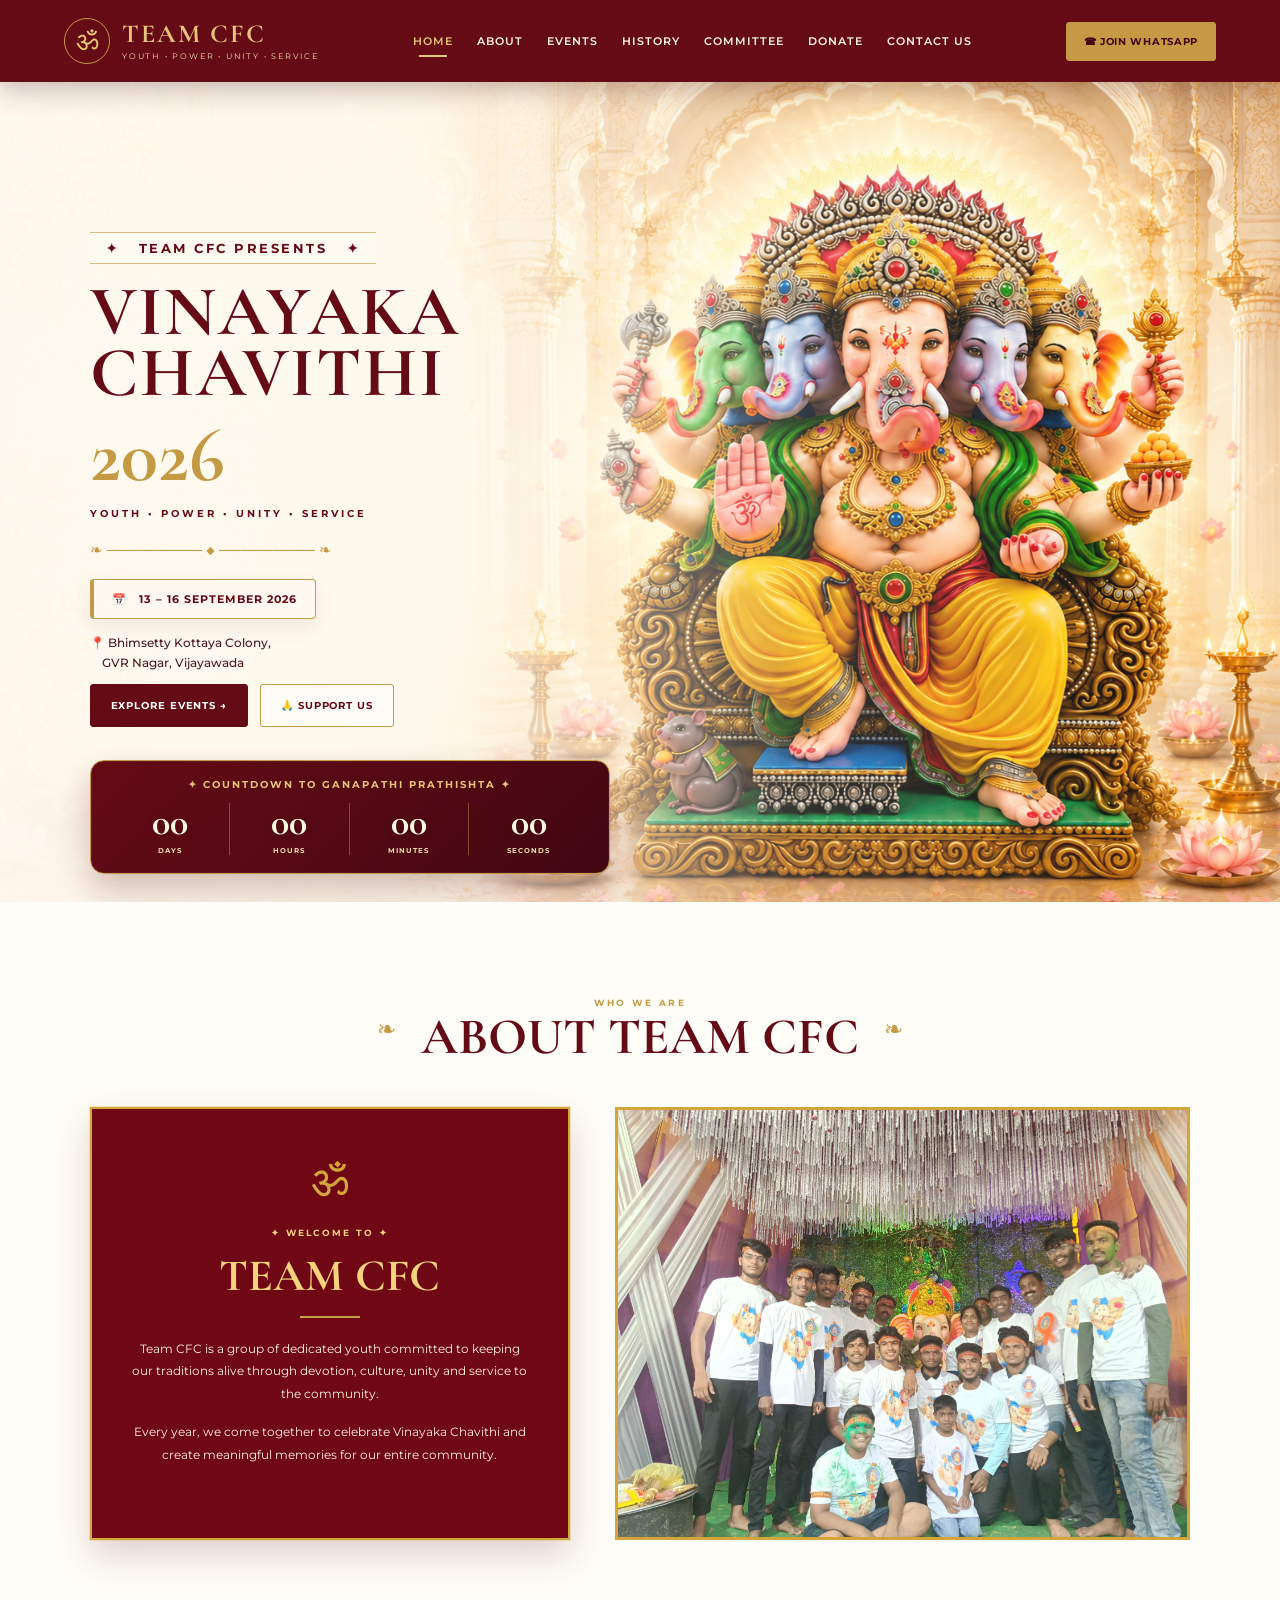
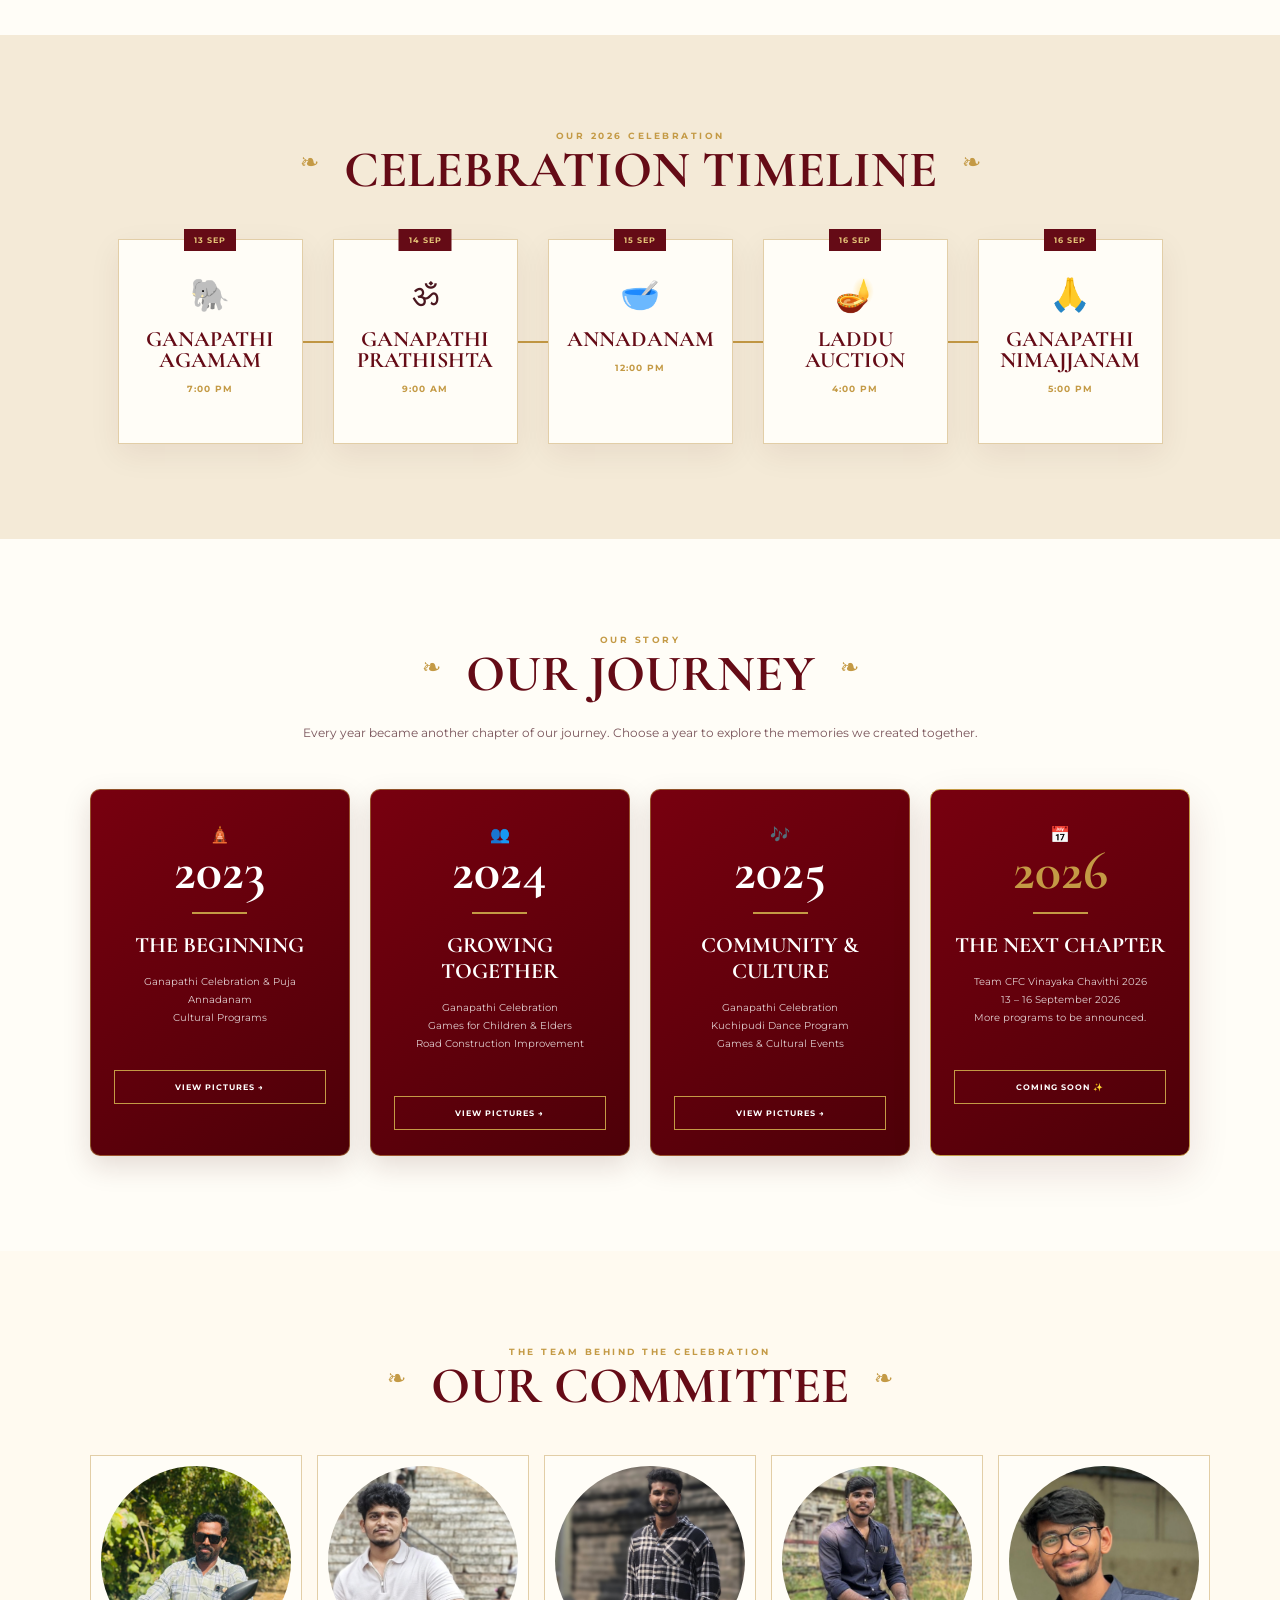
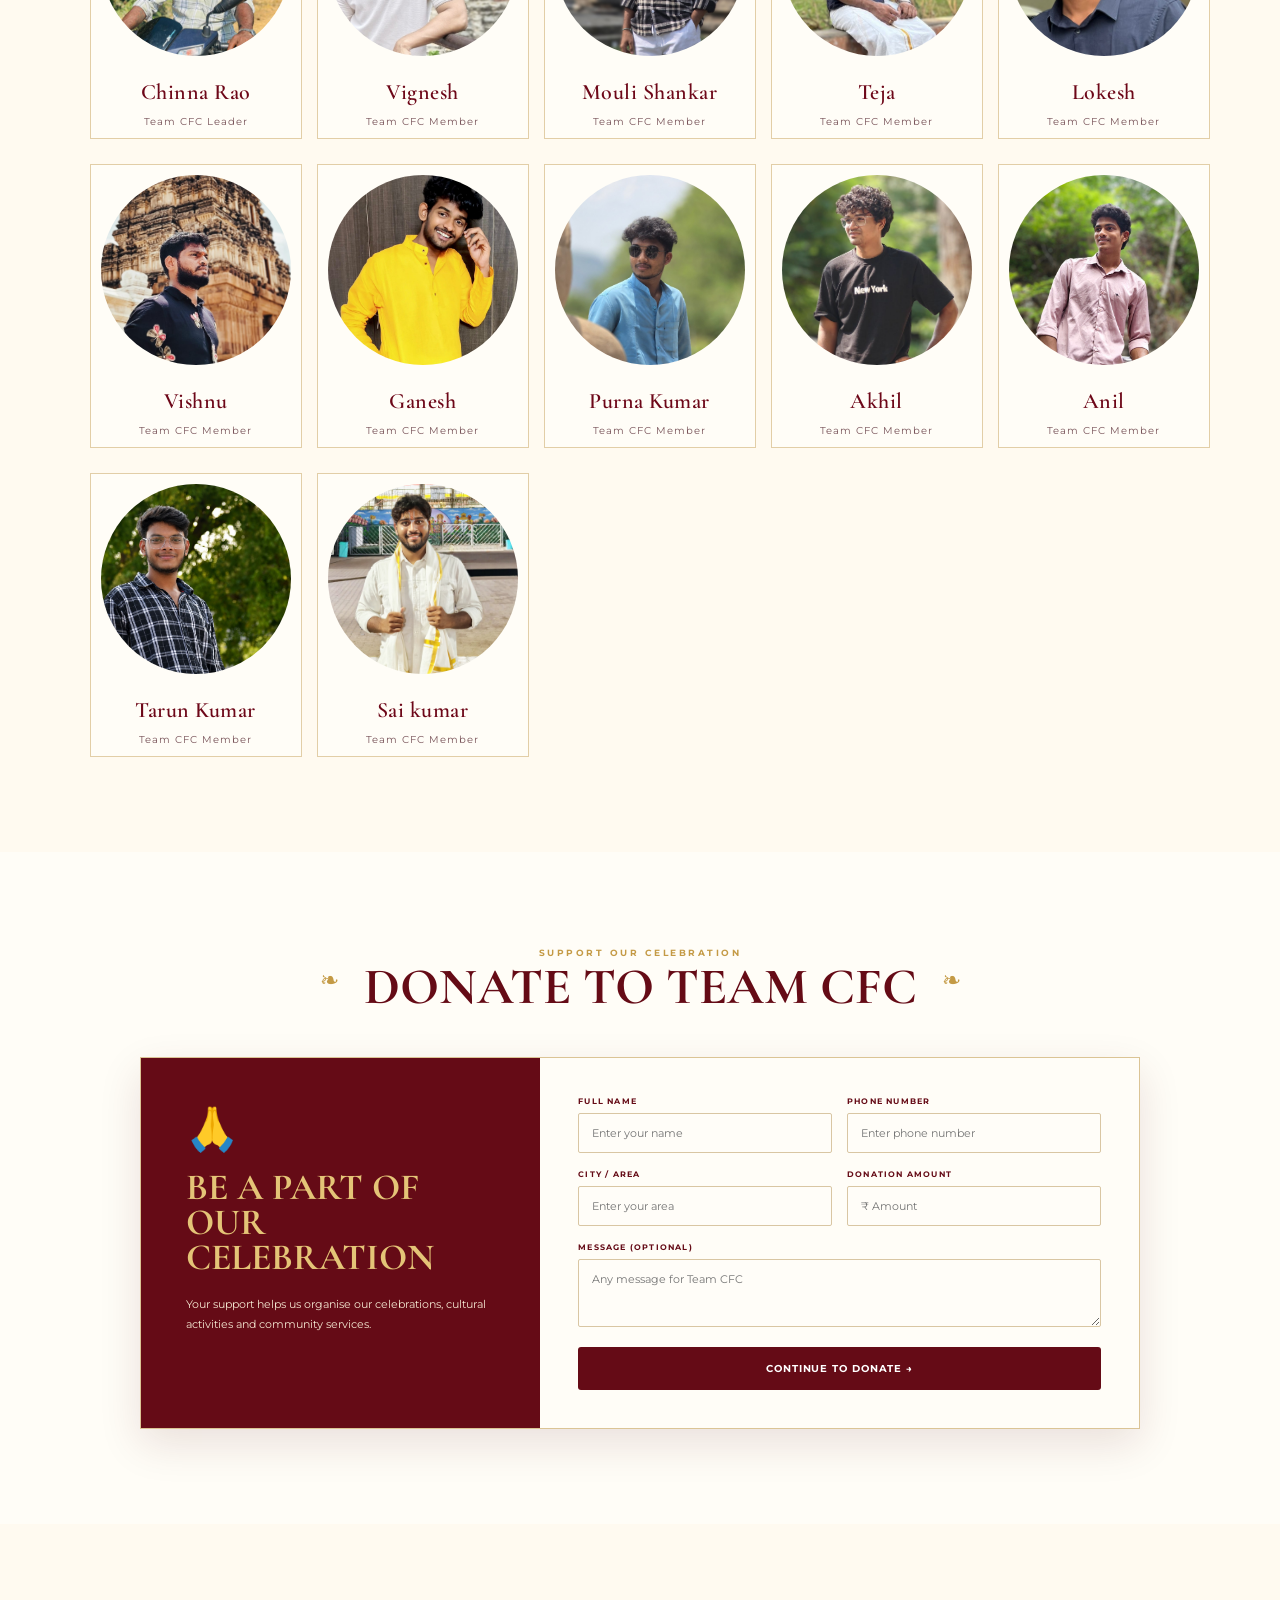
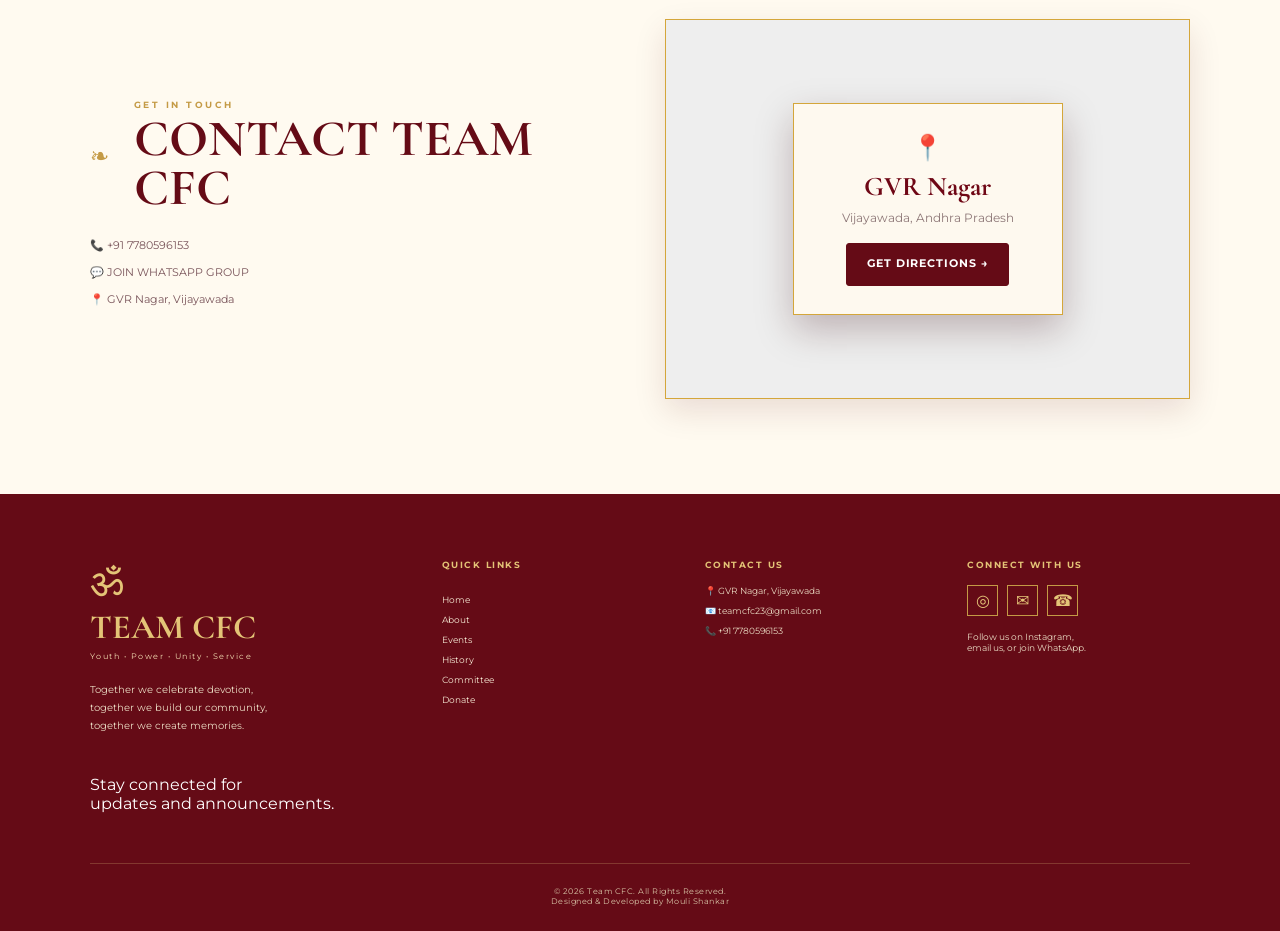
==== commit 4d904ed8: "Update index.html" ====
--- a/index.html
+++ b/index.html
@@ -1,6 +1,7 @@
 <!DOCTYPE html>
 <html lang="en">
 <head>
+    <link rel="icon" type="image/png" href="favicon.png">
     <meta charset="UTF-8">
     <meta name="viewport" content="width=device-width, initial-scale=1.0">
 
--- a/style.css
+++ b/style.css
@@ -2940,3 +2940,616 @@
     }
 
 }
+@media (max-width: 768px) {
+
+    /* =========================================
+       MOBILE HOME — FINAL SPACE ARRANGEMENT
+       ========================================= */
+
+    .hero {
+        position: relative !important;
+        display: block !important;
+
+        height: auto !important;
+        min-height: 0 !important;
+
+        padding: 0 0 18px !important;
+
+        background-image: url("mobile-ganesh.png") !important;
+        background-repeat: no-repeat !important;
+
+        /* Slightly enlarge the background/idol */
+        background-size: 108% 100% !important;
+        background-position: center center !important;
+
+        overflow: hidden !important;
+    }
+
+
+    /* =========================================
+       CONTENT
+       ========================================= */
+
+    .hero-content {
+        position: relative !important;
+
+        width: 100% !important;
+        max-width: 100% !important;
+
+        margin: 0 !important;
+
+        padding: 18px 10px 0 !important;
+
+        box-sizing: border-box !important;
+
+        background: transparent !important;
+
+        z-index: 2 !important;
+
+        text-align: center !important;
+    }
+
+
+    /* =========================================
+       TOP TITLE
+       ========================================= */
+
+    .ornament-title {
+        font-size: 9px !important;
+        letter-spacing: 1.5px !important;
+
+        margin: 0 0 4px !important;
+    }
+
+
+    /* =========================================
+       MAIN HEADING
+       ========================================= */
+
+    .hero h2 {
+        font-size: 34px !important;
+
+        line-height: 0.9 !important;
+
+        letter-spacing: 0 !important;
+
+        margin: 4px 0 5px !important;
+    }
+
+
+    /* =========================================
+       YEAR
+       ========================================= */
+
+    .year {
+        font-size: 30px !important;
+
+        line-height: 1 !important;
+
+        margin: 3px 0 2px !important;
+    }
+
+
+    /* =========================================
+       TAGLINE
+       DIRECTLY BELOW HEADING
+       ========================================= */
+
+    .tagline {
+        font-size: 7px !important;
+
+        letter-spacing: 1px !important;
+
+        margin: 2px 0 3px !important;
+    }
+
+
+    /* =========================================
+       DIVIDER
+       ========================================= */
+
+    .gold-divider {
+        font-size: 8px !important;
+
+        margin: 2px 0 !important;
+    }
+
+
+    /* =========================================
+       DATE
+       UNDER THE IDOL
+       ========================================= */
+
+    .hero .date-box {
+        margin-top: 170px !important;
+
+        width: calc(100% - 30px) !important;
+
+        padding: 8px 6px !important;
+
+        font-size: 10px !important;
+
+        box-sizing: border-box !important;
+
+        position: relative !important;
+
+        z-index: 3 !important;
+    }
+
+
+    /* =========================================
+       LOCATION
+       ========================================= */
+
+    .hero .location {
+        font-size: 9px !important;
+
+        line-height: 1.35 !important;
+
+        margin-top: 5px !important;
+
+        position: relative !important;
+
+        z-index: 3 !important;
+    }
+
+
+    /* =========================================
+       BUTTONS — HIDDEN ON MOBILE
+       ========================================= */
+
+    .hero .hero-buttons {
+        display: none !important;
+    }
+
+
+    /* =========================================
+       COUNTDOWN
+       LOWER + CLEAN
+       ========================================= */
+
+    .countdown-wrap {
+        position: relative !important;
+
+        left: auto !important;
+        right: auto !important;
+        bottom: auto !important;
+
+        width: calc(100% - 20px) !important;
+
+        margin: 25px auto 0 !important;
+
+        padding: 11px 7px 12px !important;
+
+        box-sizing: border-box !important;
+
+        z-index: 3 !important;
+    }
+
+
+    .countdown-label {
+        font-size: 7px !important;
+
+        letter-spacing: 1px !important;
+
+        margin-bottom: 7px !important;
+    }
+
+
+    .count-box strong {
+        font-size: 22px !important;
+    }
+
+
+    .count-box span {
+        font-size: 7px !important;
+    }
+
+}
+
+
+/* =============================================
+   SMALL PHONES
+   ============================================= */
+
+@media (max-width: 520px) {
+
+    .hero-content {
+        padding: 16px 8px 0 !important;
+    }
+
+
+    .hero {
+        background-size: 108% 100% !important;
+    }
+
+
+    .hero h2 {
+        font-size: 32px !important;
+    }
+
+
+    .year {
+        font-size: 28px !important;
+    }
+
+
+    .tagline {
+        font-size: 6.5px !important;
+    }
+
+
+    .hero .date-box {
+        margin-top: 155px !important;
+
+        width: calc(100% - 24px) !important;
+
+        font-size: 9.5px !important;
+    }
+
+
+    .hero .location {
+        font-size: 8.5px !important;
+    }
+
+
+    .countdown-wrap {
+        width: calc(100% - 16px) !important;
+
+        margin-top: 22px !important;
+    }
+
+
+    .countdown-label {
+        font-size: 6.5px !important;
+    }
+
+
+    .count-box strong {
+        font-size: 20px !important;
+    }
+
+}
+/* =====================================================
+   MOBILE HOME — POSTER STYLE
+   GANESH + ALL DETAILS INSIDE ONE HOME
+   DESKTOP COMPLETELY UNTOUCHED
+   ===================================================== */
+
+@media (max-width: 768px) {
+
+    /* ==============================
+       COMPLETE MOBILE HOME
+       ============================== */
+
+    .hero {
+        position: relative !important;
+
+        display: block !important;
+
+        height: 970px !important;
+        min-height: 970px !important;
+
+        padding: 0 !important;
+
+        overflow: hidden !important;
+
+        background-image: url("mobile-ganesh.png") !important;
+        background-repeat: no-repeat !important;
+
+        /*
+           Keep the original PNG proportions.
+           Enlarge it enough to make Ganesh prominent.
+        */
+        background-size: cover !important;
+
+        background-position: center 42% !important;
+
+        background-color: #fffaf0 !important;
+    }
+
+
+    /* ==============================
+       REMOVE OLD IMAGE PSEUDO
+       ============================== */
+
+    .hero::before {
+        display: none !important;
+        content: none !important;
+    }
+
+
+    /* ==============================
+       REMOVE OLD OVERLAY
+       ============================== */
+
+    .hero-overlay {
+        display: none !important;
+    }
+
+
+    /* ==============================
+       CONTENT — OVER THE IMAGE
+       ============================== */
+
+    .hero-content {
+        position: relative !important;
+
+        width: 100% !important;
+        max-width: 100% !important;
+
+        height: auto !important;
+
+        margin: 0 !important;
+
+        padding: 25px 12px 0 !important;
+
+        box-sizing: border-box !important;
+
+        background: transparent !important;
+
+        z-index: 5 !important;
+
+        text-align: center !important;
+    }
+
+
+    /* ==============================
+       TEAM CFC PRESENTS
+       ============================== */
+
+    .ornament-title {
+        font-size: 9px !important;
+
+        letter-spacing: 1.5px !important;
+
+        margin: 0 0 5px !important;
+
+        line-height: 1.2 !important;
+    }
+
+
+    /* ==============================
+       VINAYAKA CHAVITHI
+       ============================== */
+
+    .hero h2 {
+        font-size: 35px !important;
+
+        line-height: 0.9 !important;
+
+        letter-spacing: 0 !important;
+
+        margin: 5px 0 5px !important;
+
+        text-shadow: none !important;
+    }
+
+
+    /* ==============================
+       2026
+       ============================== */
+
+    .year {
+        font-size: 29px !important;
+
+        line-height: 1 !important;
+
+        margin: 4px 0 2px !important;
+    }
+
+
+    /* ==============================
+       TAGLINE
+       ============================== */
+
+    .tagline {
+        font-size: 7px !important;
+
+        letter-spacing: 1px !important;
+
+        line-height: 1.2 !important;
+
+        margin: 2px 0 3px !important;
+    }
+
+
+    /* ==============================
+       DIVIDER
+       ============================== */
+
+    .gold-divider {
+        font-size: 8px !important;
+
+        margin: 3px 0 !important;
+    }
+
+
+    /* =================================================
+       DATE
+       POSITIONED LOWER — ON THE IMAGE
+       ================================================= */
+
+    .hero .date-box {
+        position: absolute !important;
+
+        top: 680px !important;
+
+        left: 50% !important;
+
+        transform: translateX(-50%) !important;
+
+        width: calc(100% - 35px) !important;
+
+        margin: 0 !important;
+
+        padding: 9px 6px !important;
+
+        box-sizing: border-box !important;
+
+        font-size: 10px !important;
+
+        z-index: 10 !important;
+    }
+
+
+    /* ==============================
+       LOCATION
+       ============================== */
+
+    .hero .location {
+        position: absolute !important;
+
+        top: 735px !important;
+
+        left: 0 !important;
+
+        width: 100% !important;
+
+        margin: 0 !important;
+
+        padding: 0 20px !important;
+
+        box-sizing: border-box !important;
+
+        font-size: 9px !important;
+
+        line-height: 1.4 !important;
+
+        text-align: center !important;
+
+        z-index: 10 !important;
+    }
+
+
+    /* ==============================
+       HIDE BUTTONS
+       ============================== */
+
+    .hero .hero-buttons {
+        display: none !important;
+    }
+
+
+    /* =================================================
+       COUNTDOWN
+       ================================================= */
+
+    .countdown-wrap {
+        position: absolute !important;
+
+        top: 805px !important;
+
+        left: 50% !important;
+
+        right: auto !important;
+
+        bottom: auto !important;
+
+        transform: translateX(-50%) !important;
+
+        width: calc(100% - 25px) !important;
+
+        margin: 0 !important;
+
+        padding: 12px 7px !important;
+
+        box-sizing: border-box !important;
+
+        z-index: 10 !important;
+    }
+
+
+    .countdown-label {
+        font-size: 7px !important;
+
+        letter-spacing: 1px !important;
+
+        margin-bottom: 7px !important;
+    }
+
+
+    .count-box strong {
+        font-size: 21px !important;
+    }
+
+
+    .count-box span {
+        font-size: 7px !important;
+    }
+
+}
+
+
+/* =====================================================
+   SMALL PHONES
+   ===================================================== */
+
+@media (max-width: 520px) {
+
+    .hero {
+        height: 900px !important;
+
+        min-height: 900px !important;
+
+        background-size: cover !important;
+
+        background-position: center 42% !important;
+    }
+
+
+    .hero-content {
+        padding-top: 20px !important;
+    }
+
+
+    .hero h2 {
+        font-size: 32px !important;
+
+        line-height: 0.9 !important;
+    }
+
+
+    .year {
+        font-size: 27px !important;
+    }
+
+
+    .tagline {
+        font-size: 6.5px !important;
+    }
+
+
+    .hero .date-box {
+        top: 625px !important;
+
+        width: calc(100% - 25px) !important;
+
+        font-size: 9px !important;
+    }
+
+
+    .hero .location {
+        top: 680px !important;
+
+        font-size: 8.5px !important;
+    }
+
+
+    .countdown-wrap {
+        top: 750px !important;
+
+        width: calc(100% - 16px) !important;
+    }
+
+
+    .countdown-label {
+        font-size: 6.5px !important;
+    }
+
+
+    .count-box strong {
+        font-size: 19px !important;
+    }
+
+}
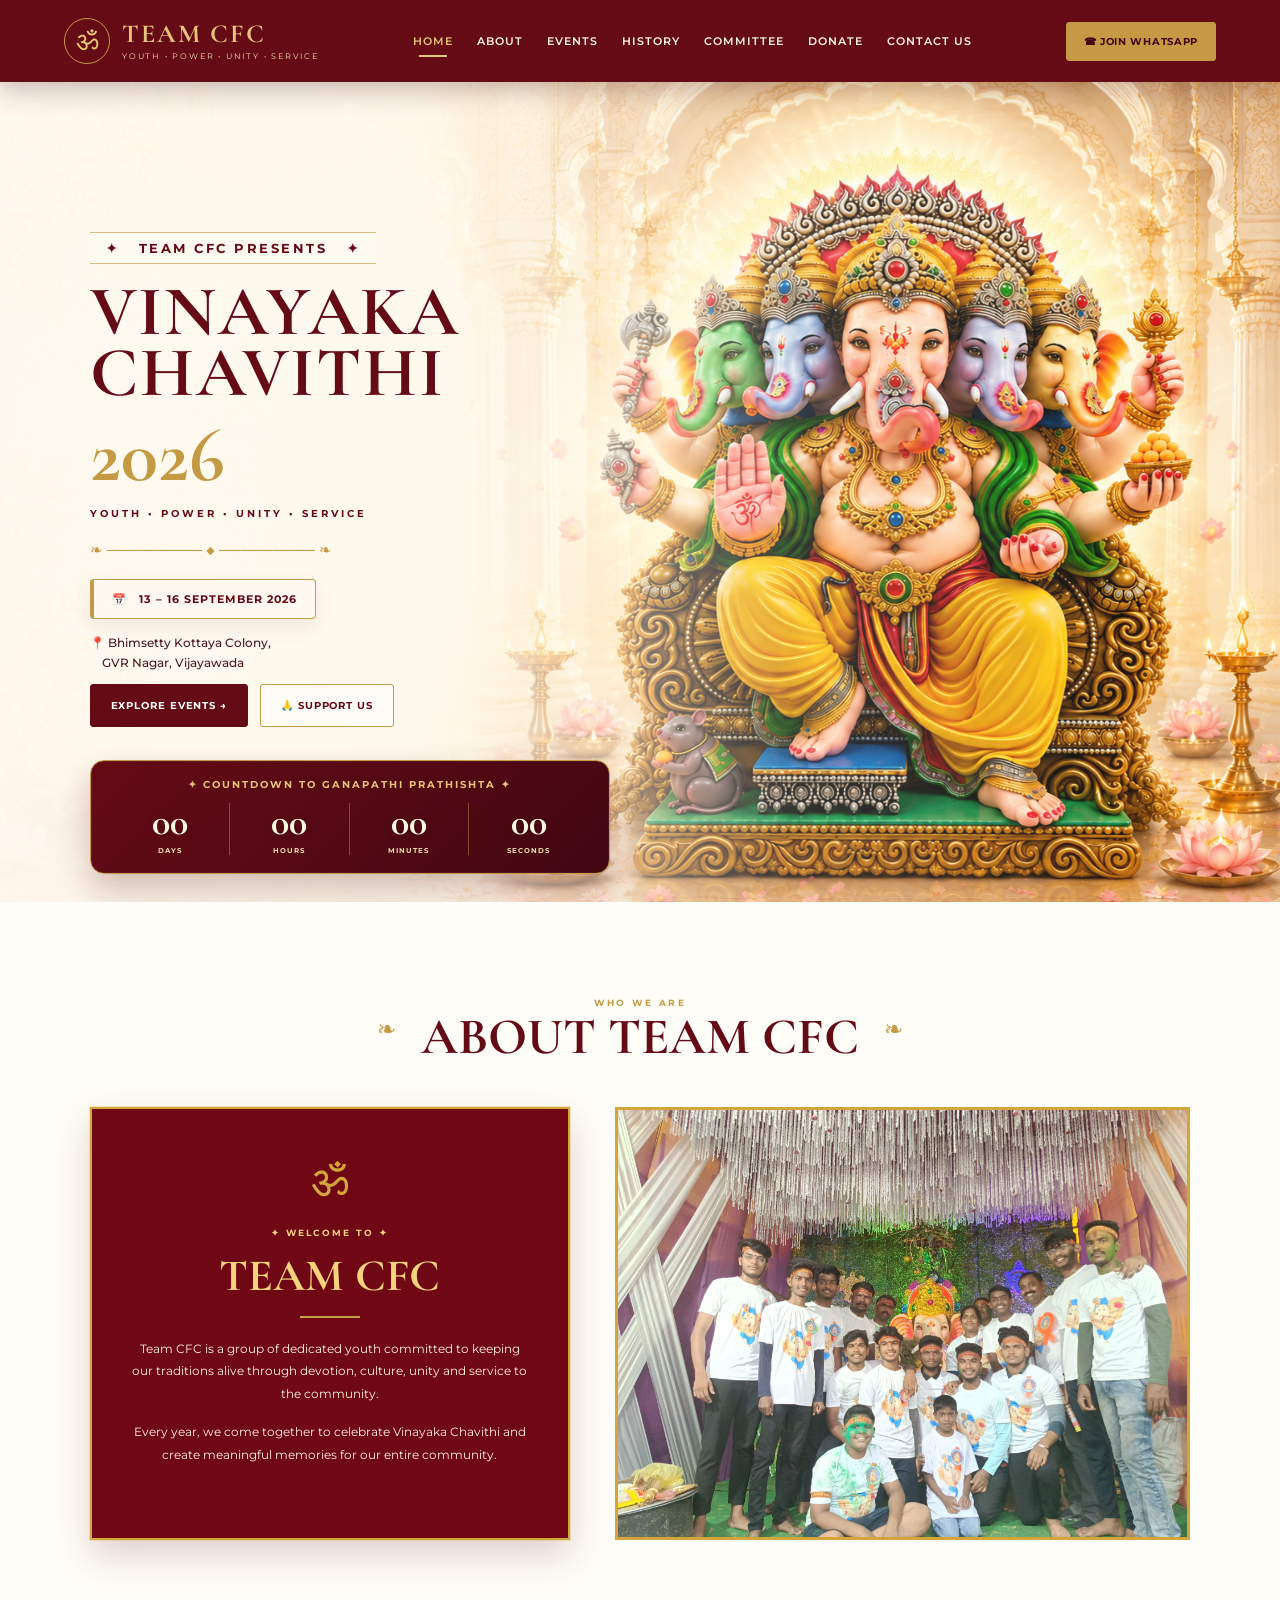
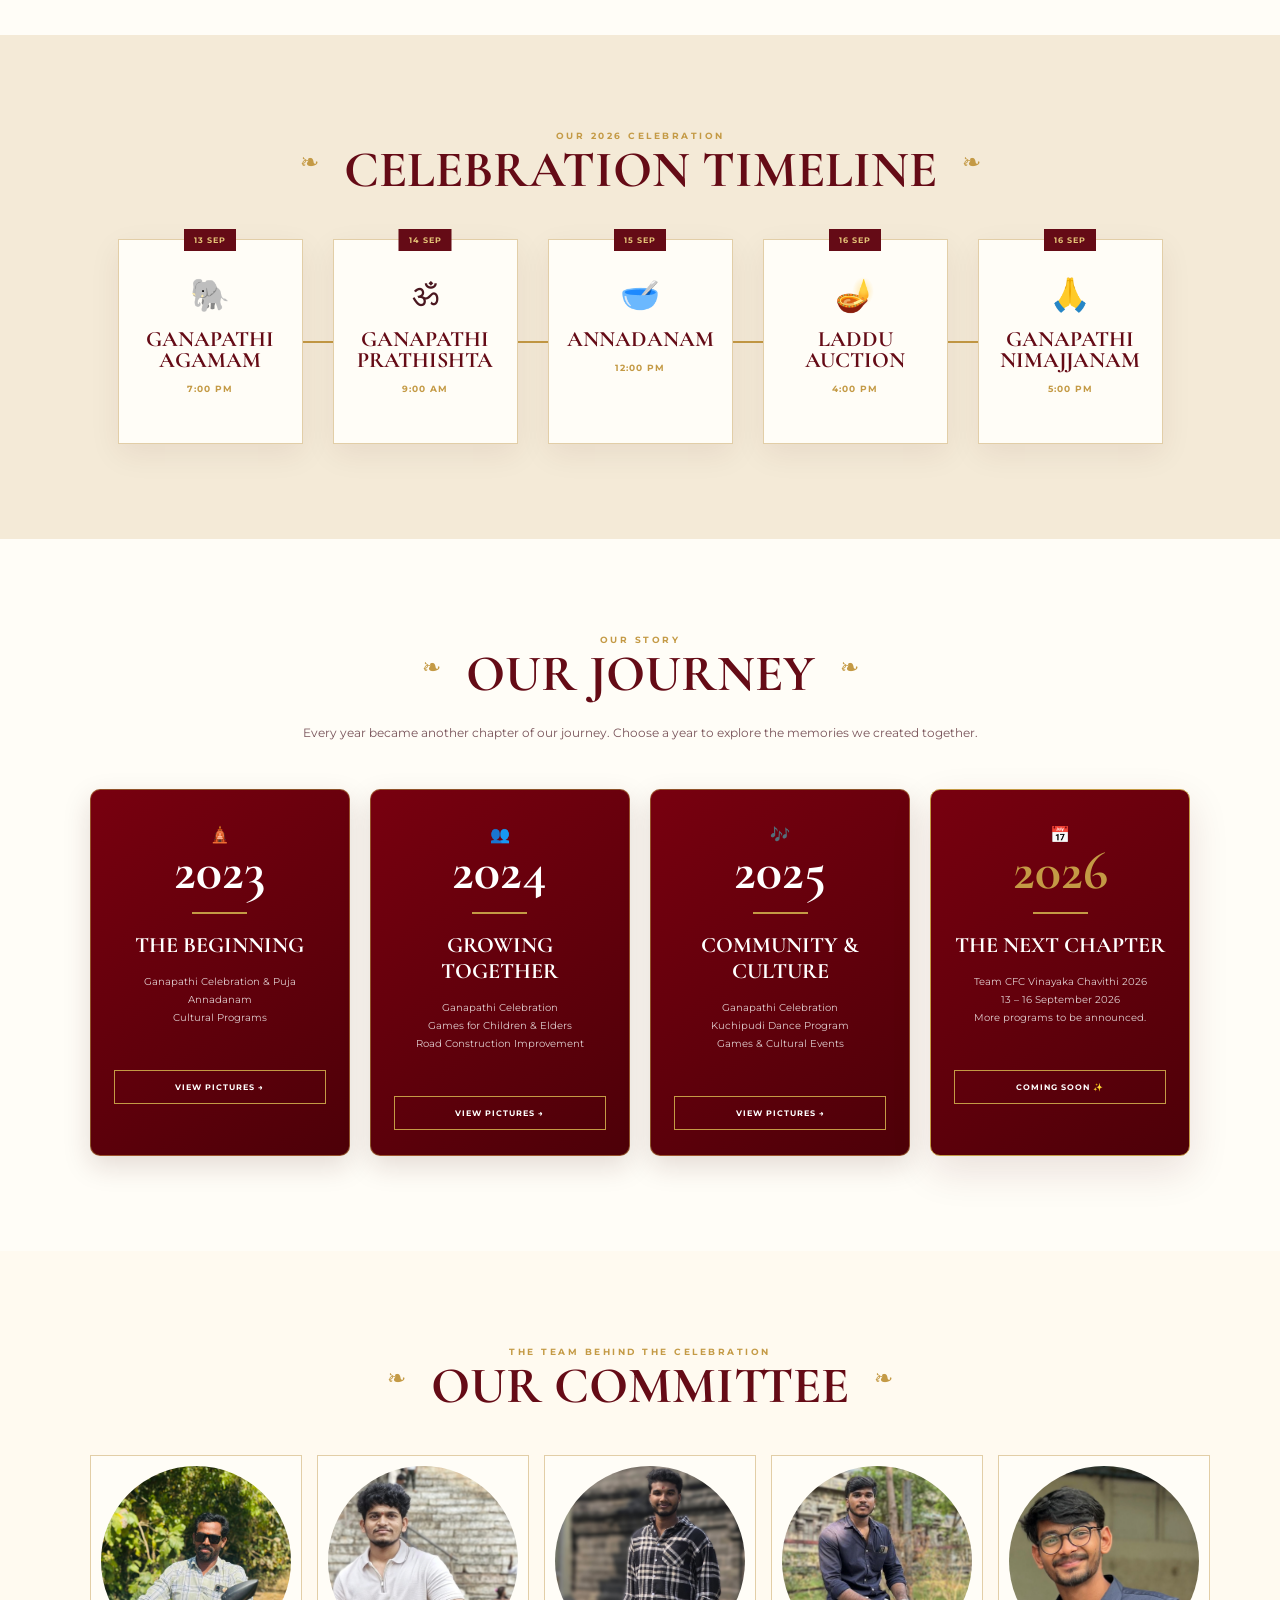
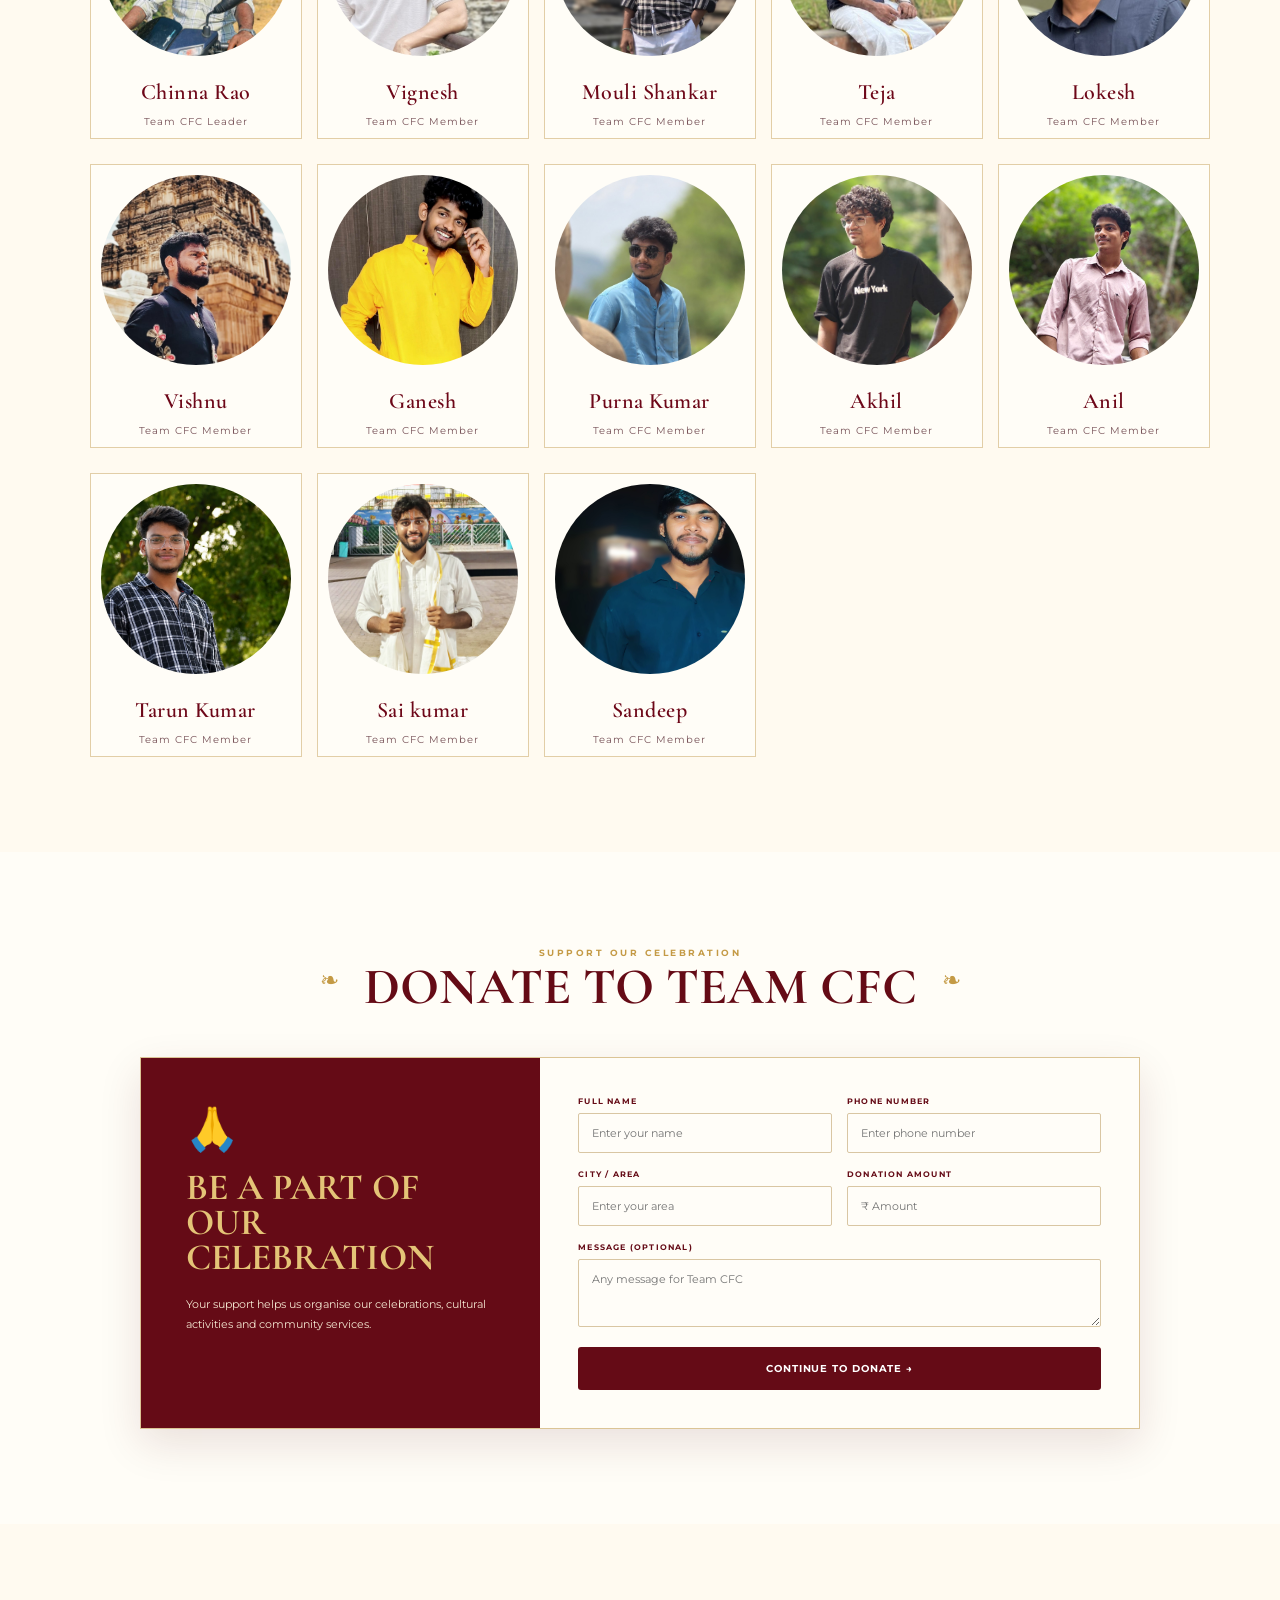
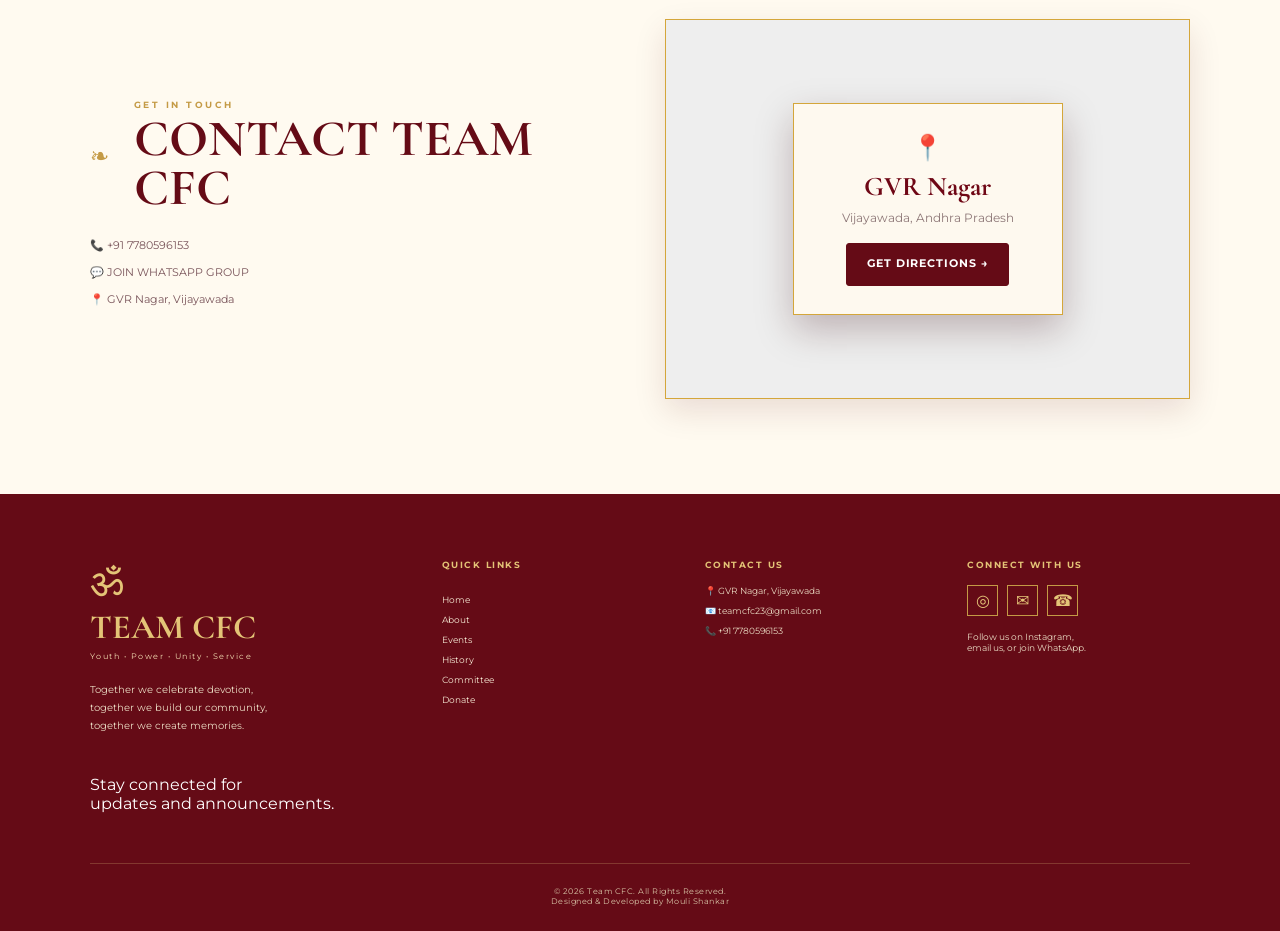
==== commit a259c925: "Update index.html" ====
--- a/index.html
+++ b/index.html
@@ -592,6 +592,13 @@
             <h3>Sai kumar</h3>
             <p>Team CFC Member</p>
         </article>
+        <article class="member-card">
+            <div class="member-photo">
+                <img src="member-13.jpg" alt="Sandeep">
+            </div>
+            <h3>Sandeep</h3>
+            <p>Team CFC Member</p>
+        </article>
 
     </div>
 
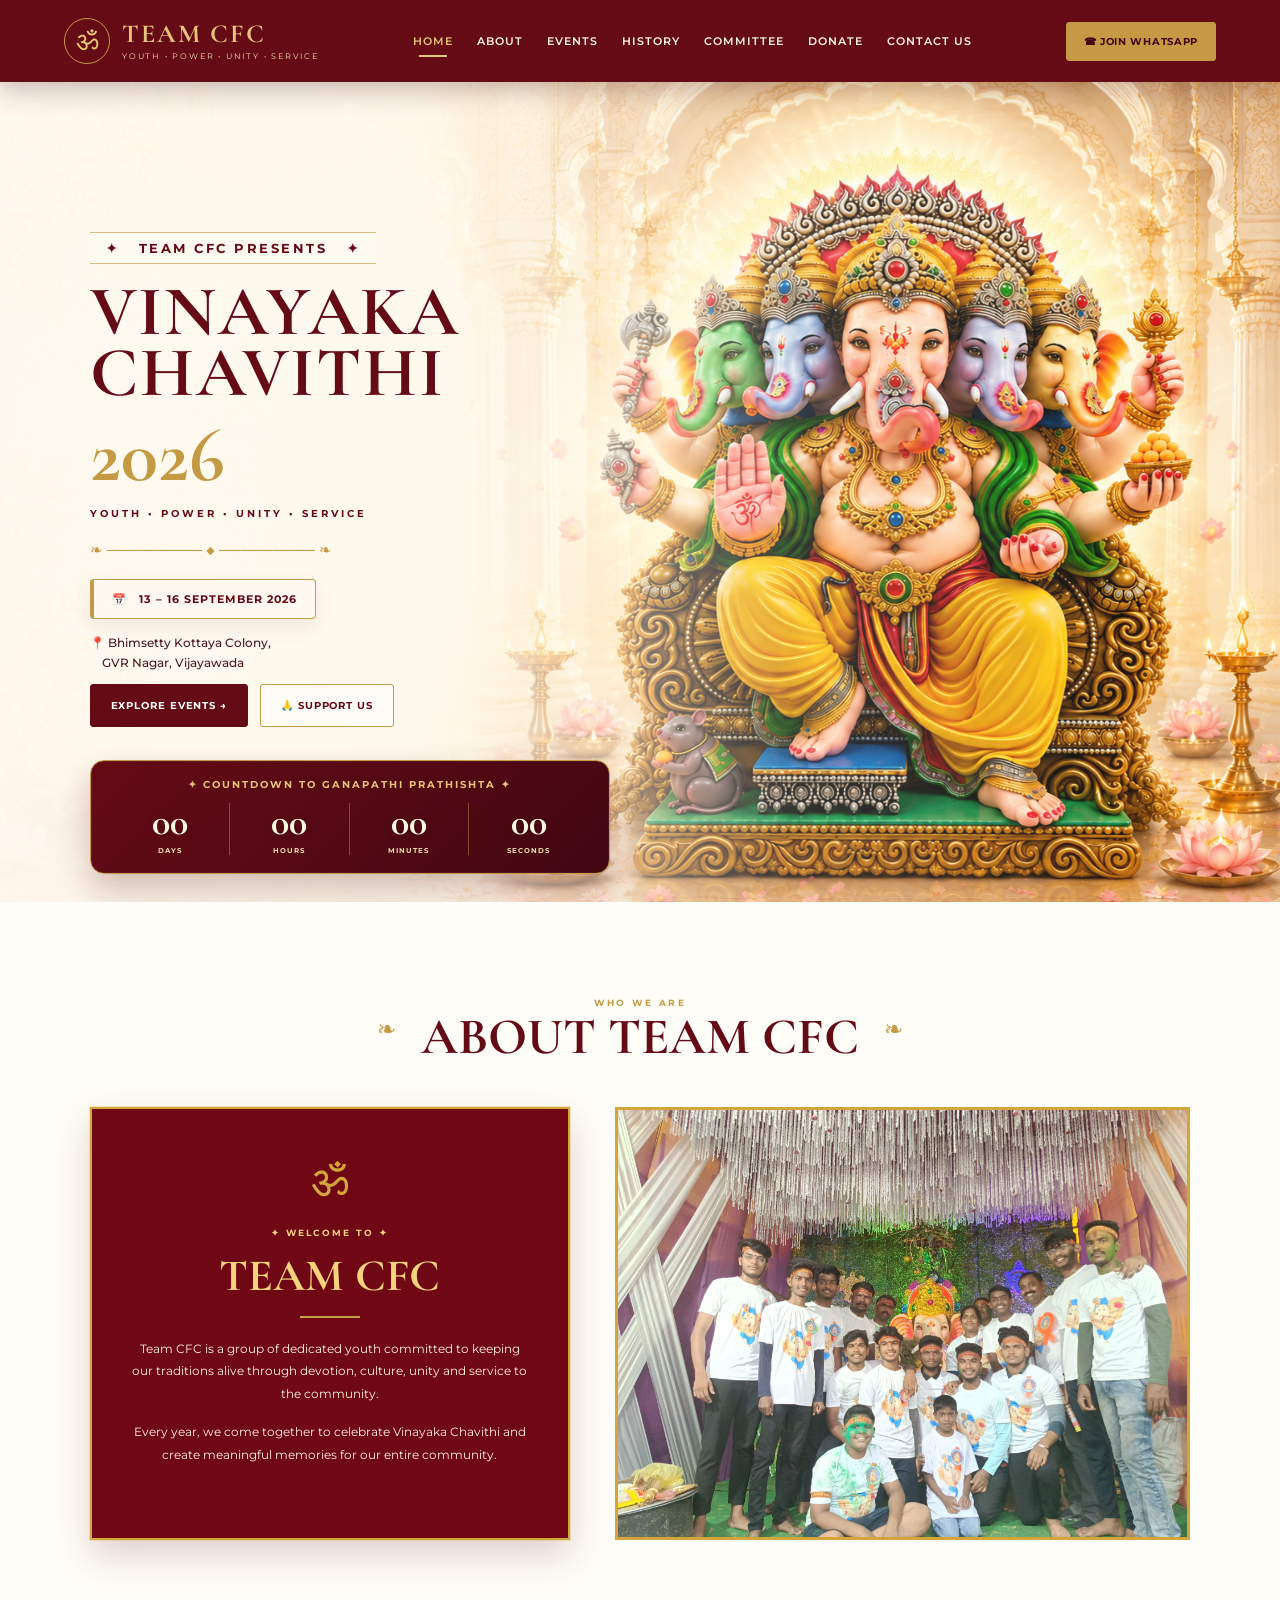
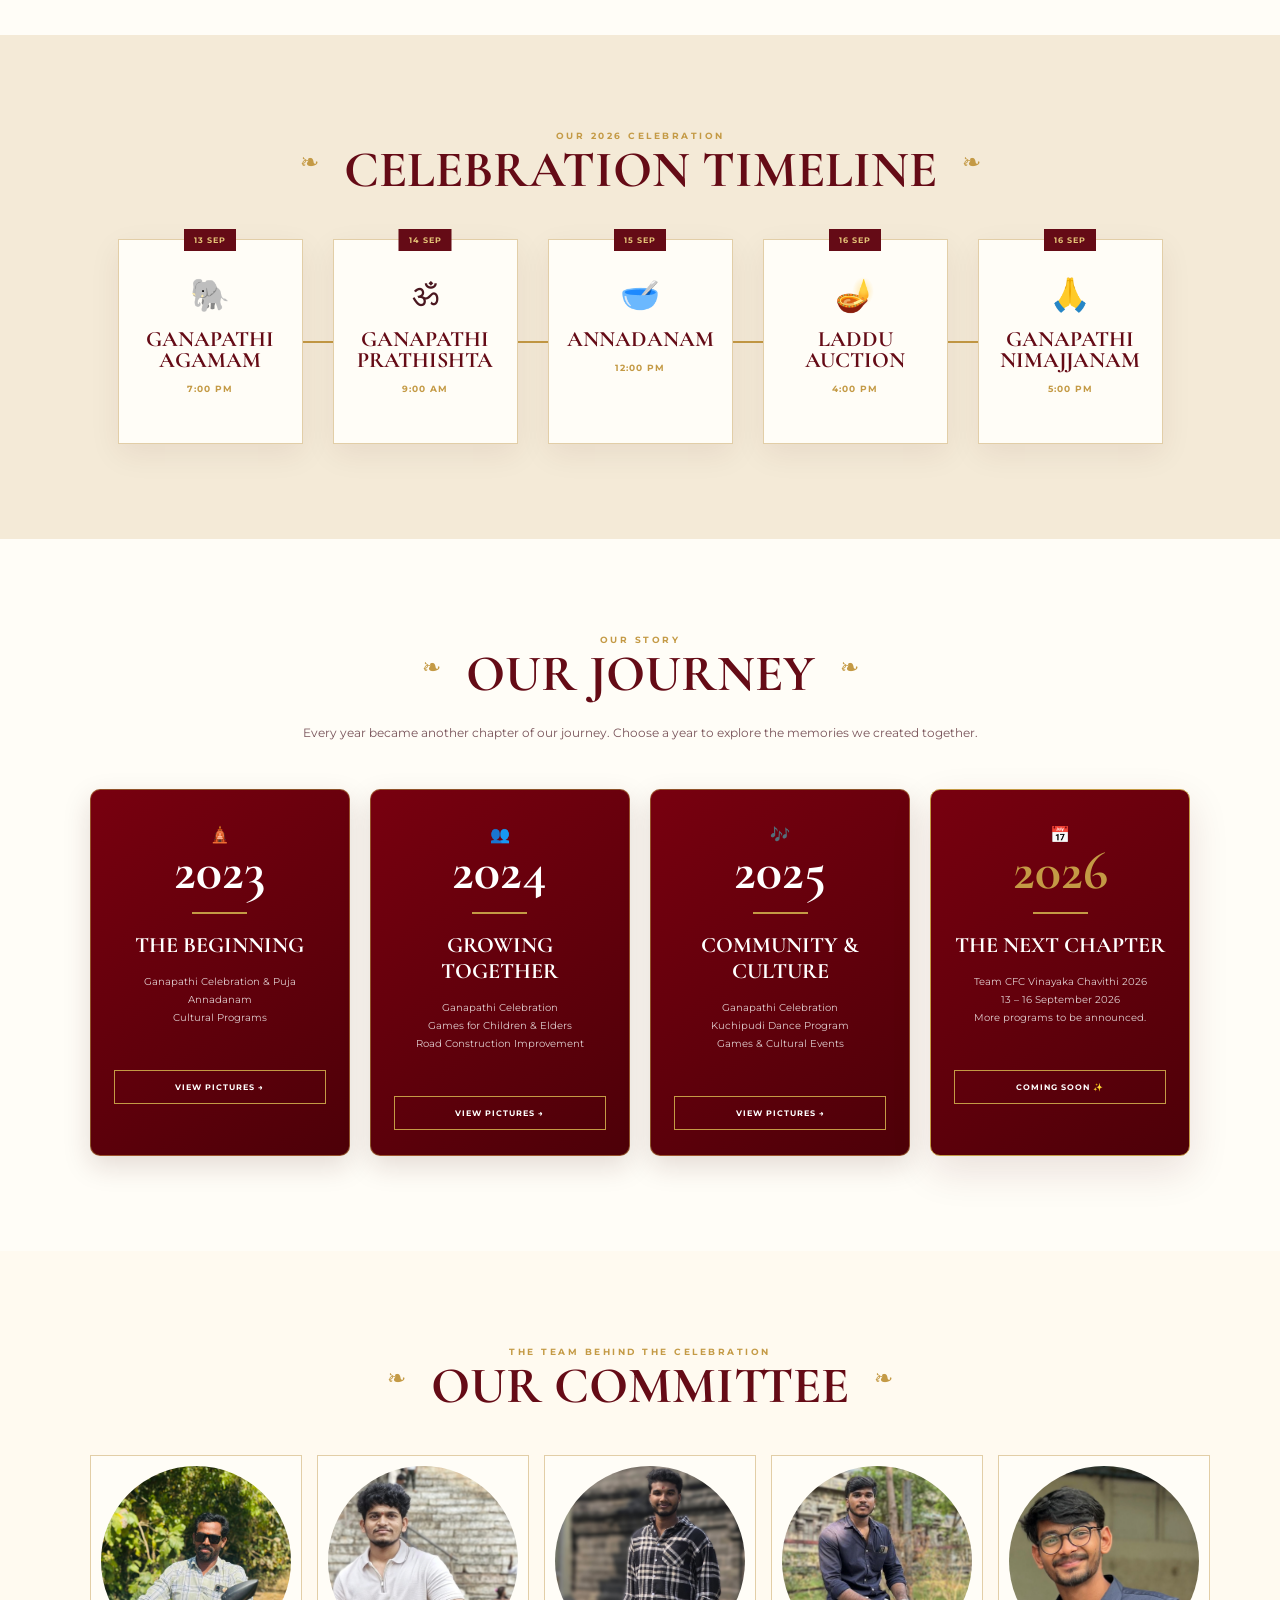
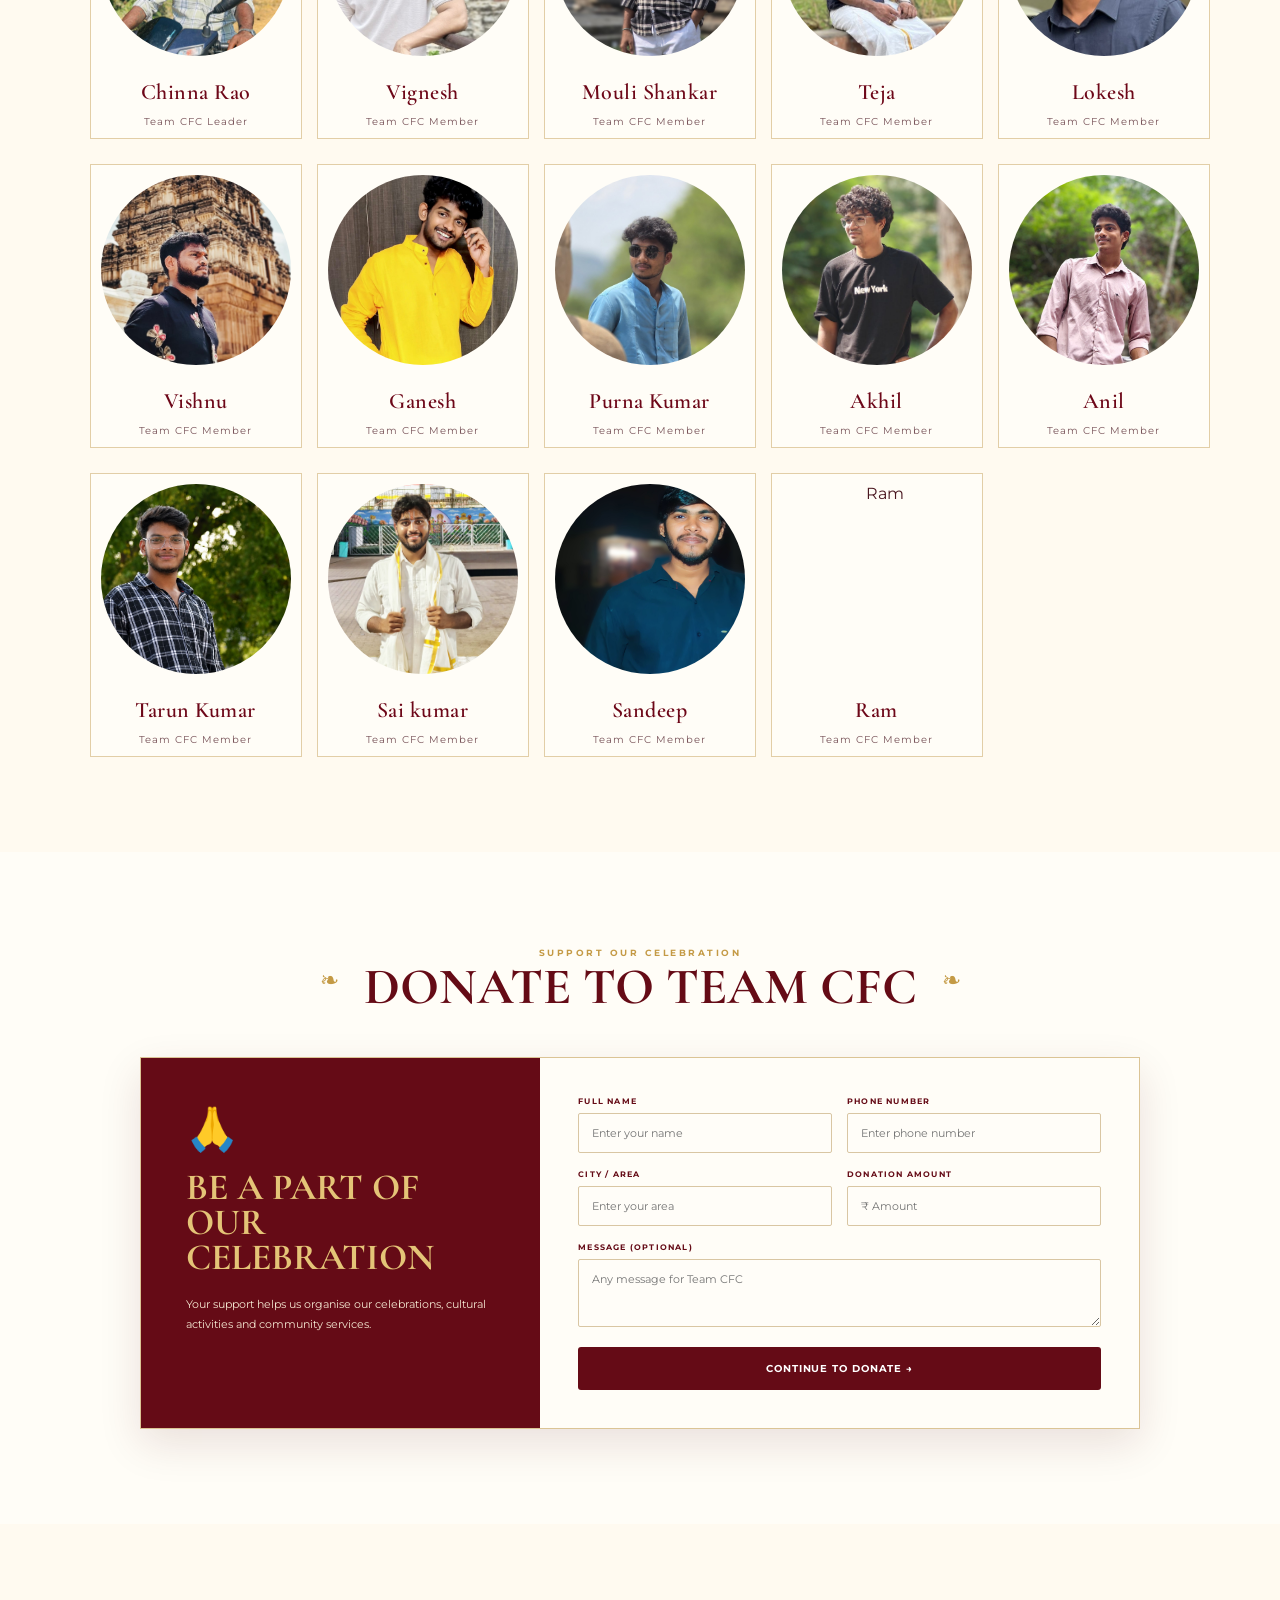
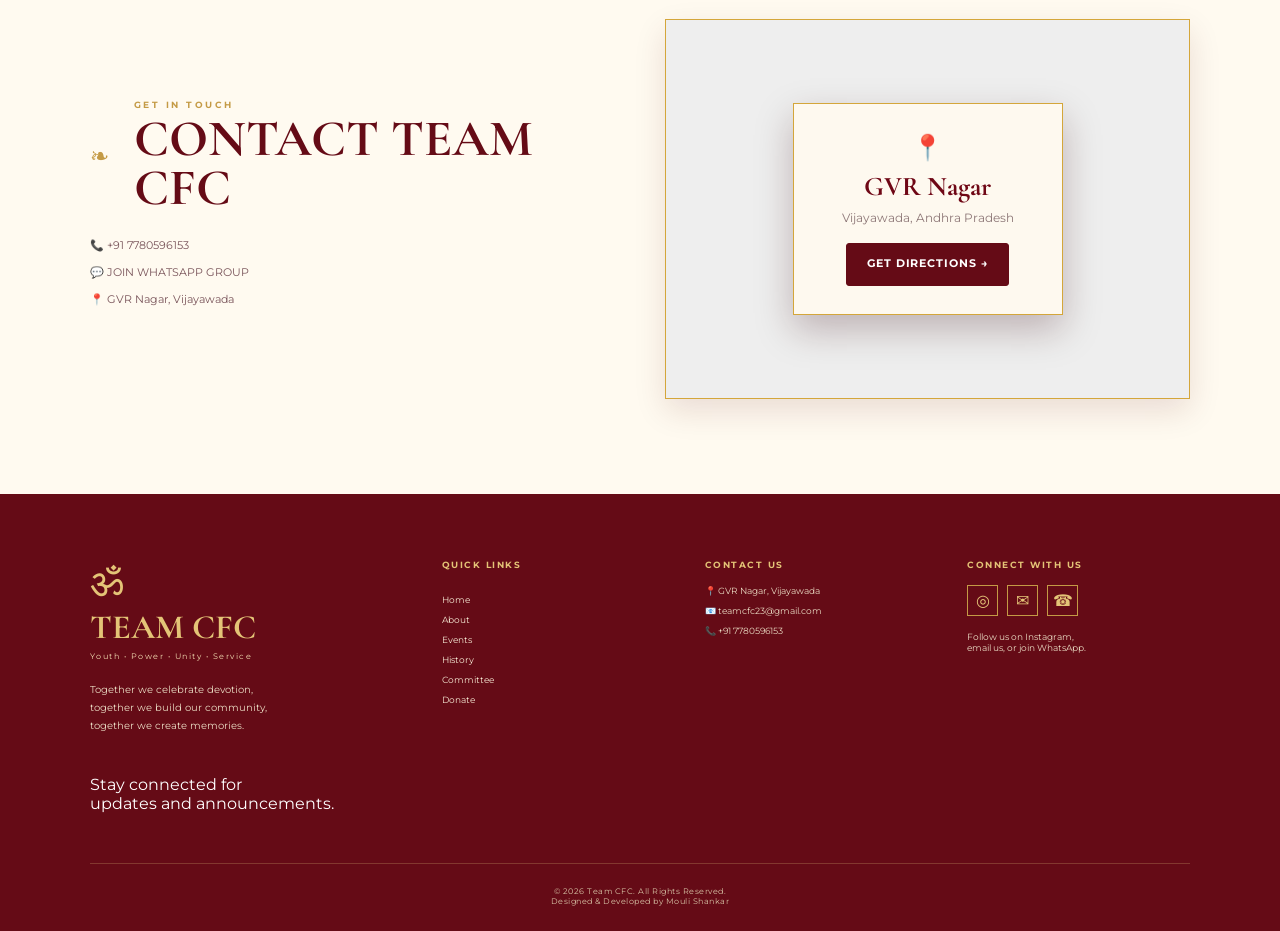
==== commit e4f1736e: "Update index.html" ====
--- a/index.html
+++ b/index.html
@@ -599,6 +599,13 @@
             <h3>Sandeep</h3>
             <p>Team CFC Member</p>
         </article>
+        <article class="member-card">
+            <div class="member-photo">
+                <img src="member-14.jpg" alt="Ram">
+            </div>
+            <h3>Ram</h3>
+            <p>Team CFC Member</p>
+        </article>
 
     </div>
 
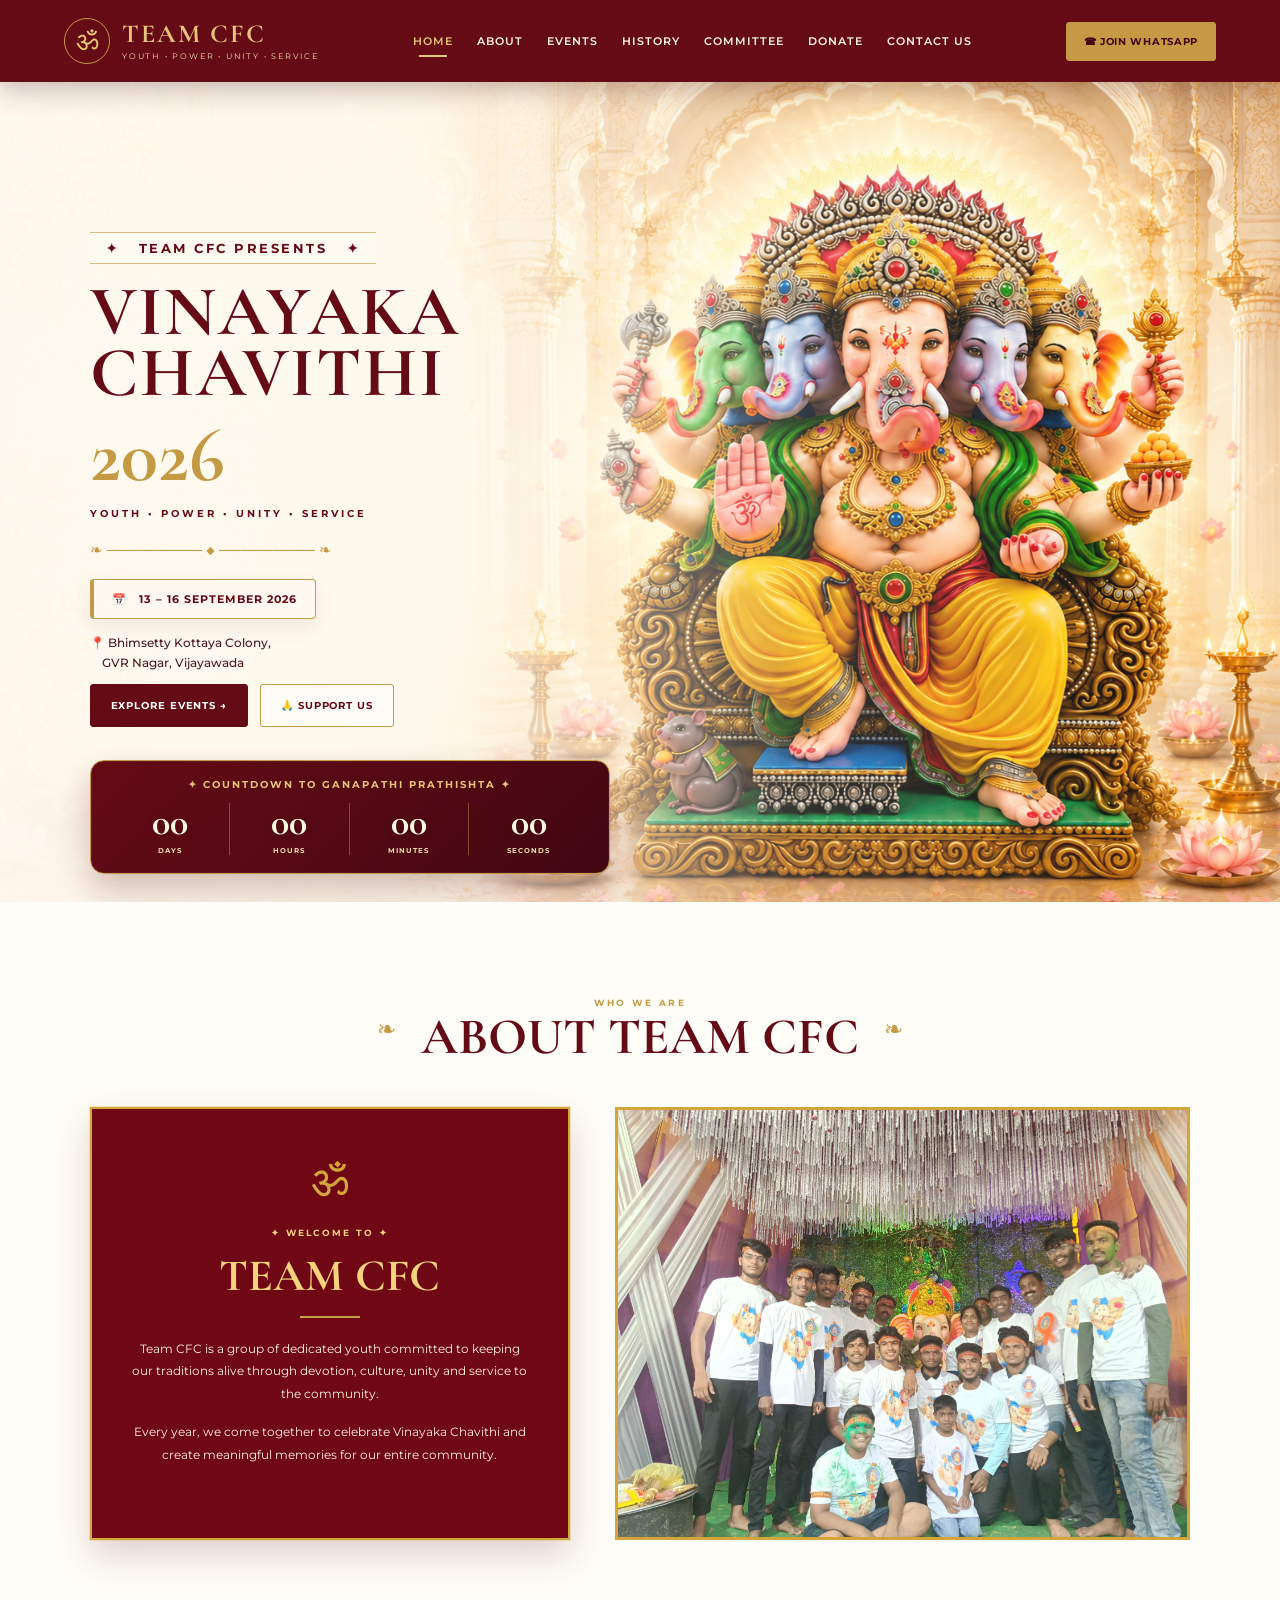
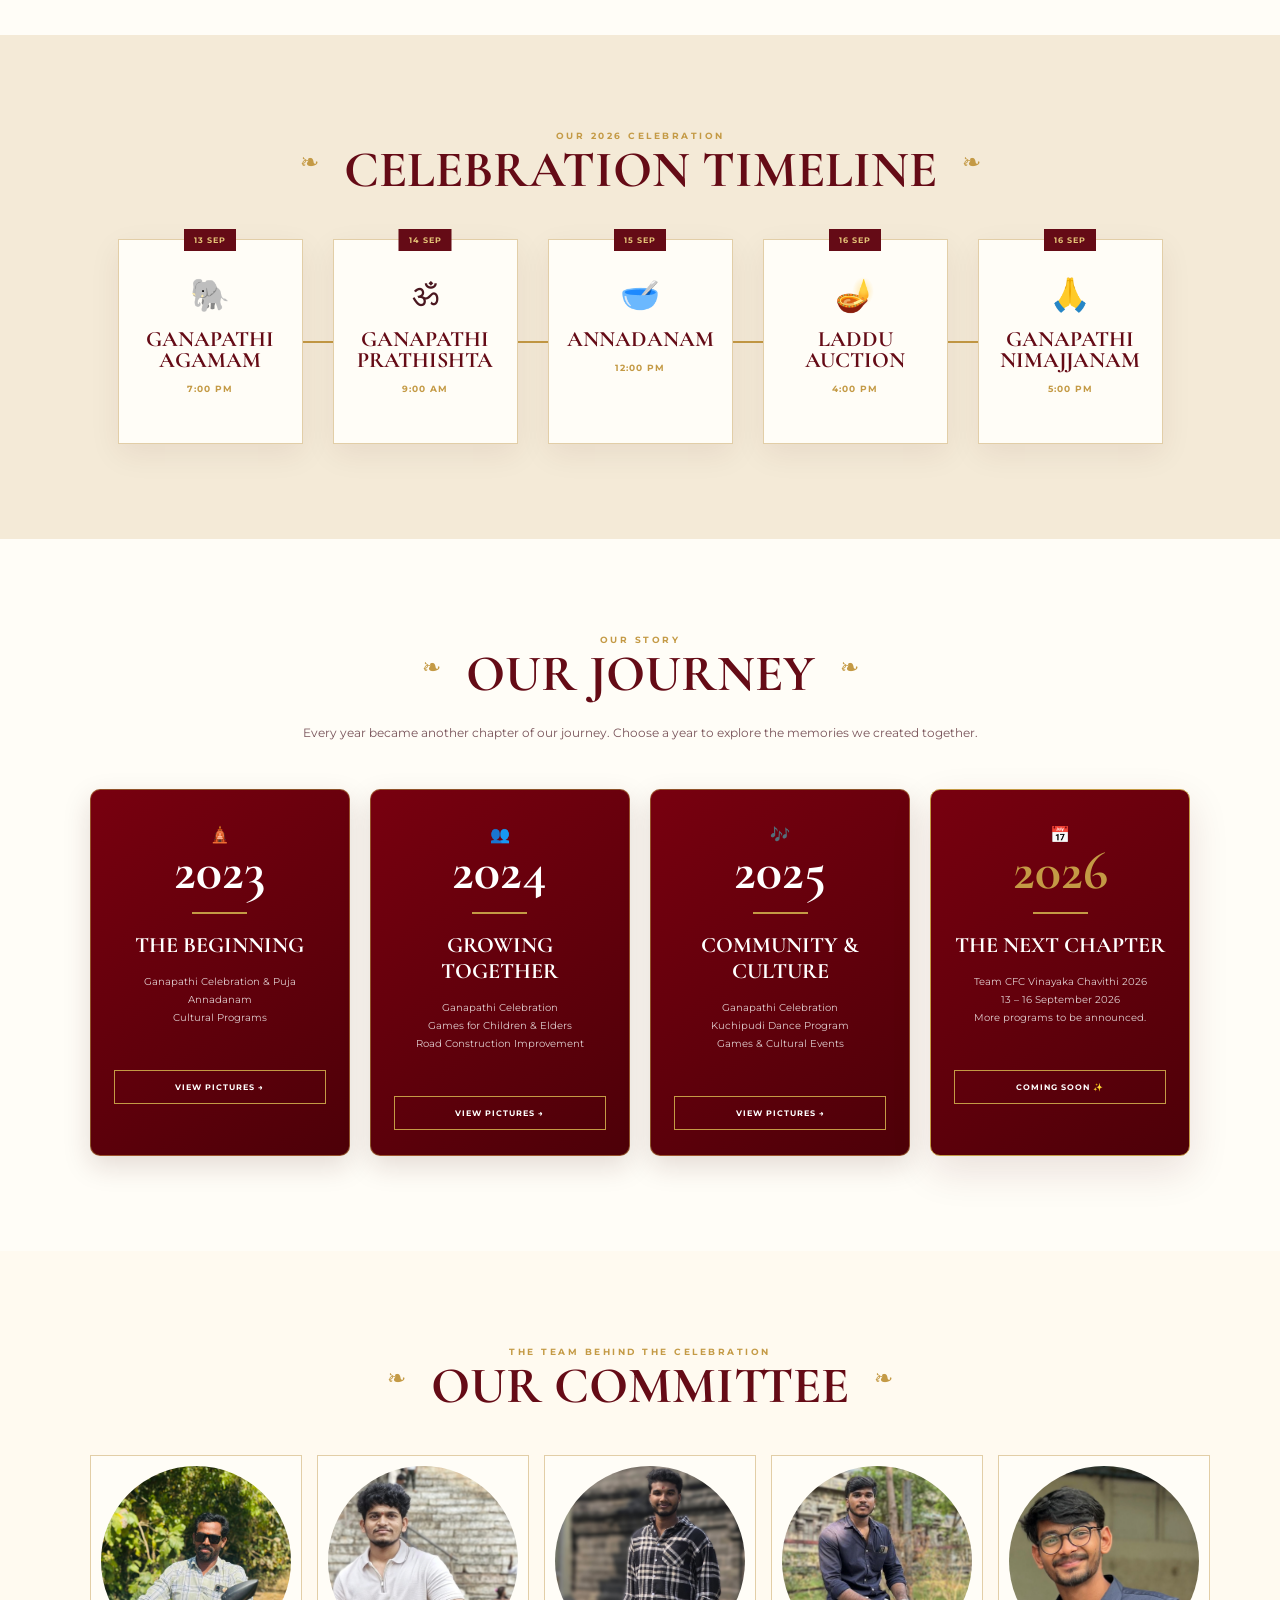
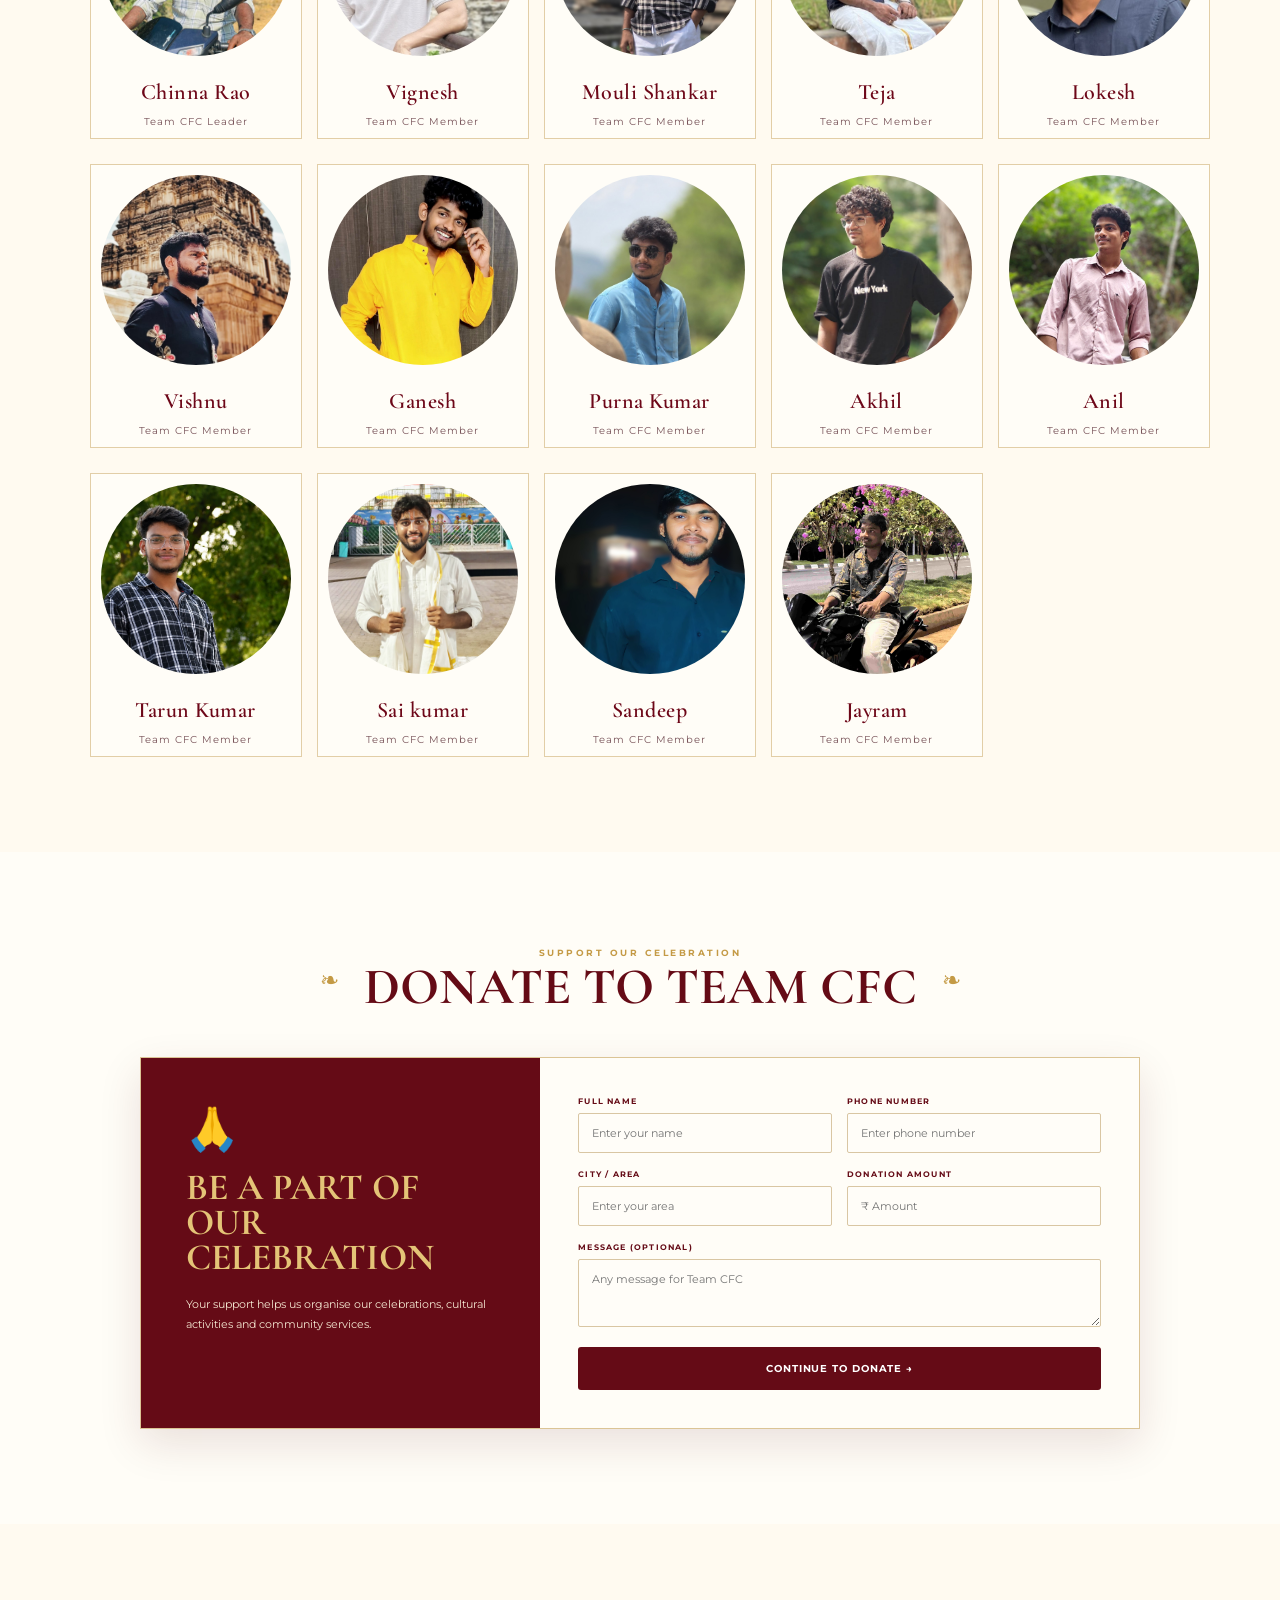
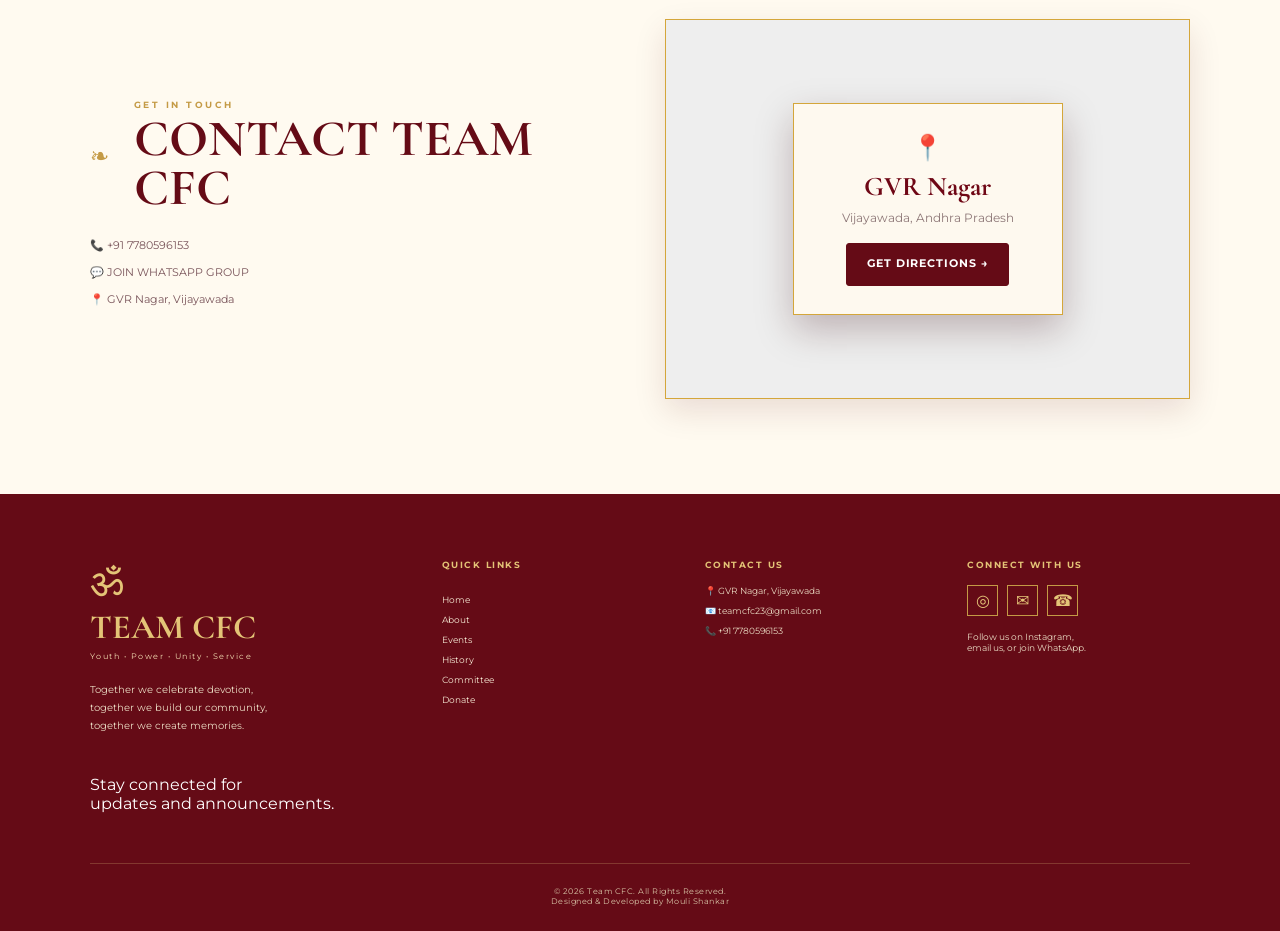
==== commit 06c2bbe7: "Update index.html" ====
--- a/index.html
+++ b/index.html
@@ -601,13 +601,12 @@
         </article>
         <article class="member-card">
             <div class="member-photo">
-                <img src="member-14.jpg" alt="Ram">
-            </div>
-            <h3>Ram</h3>
-            <p>Team CFC Member</p>
-        </article>
-
-    </div>
+                <img src="member-14.jpg" alt="Jayram">
+            </div>
+            <h3>Jayram</h3>
+            <p>Team CFC Member</p>
+        </article>
+  </div>
 
 </section>
 
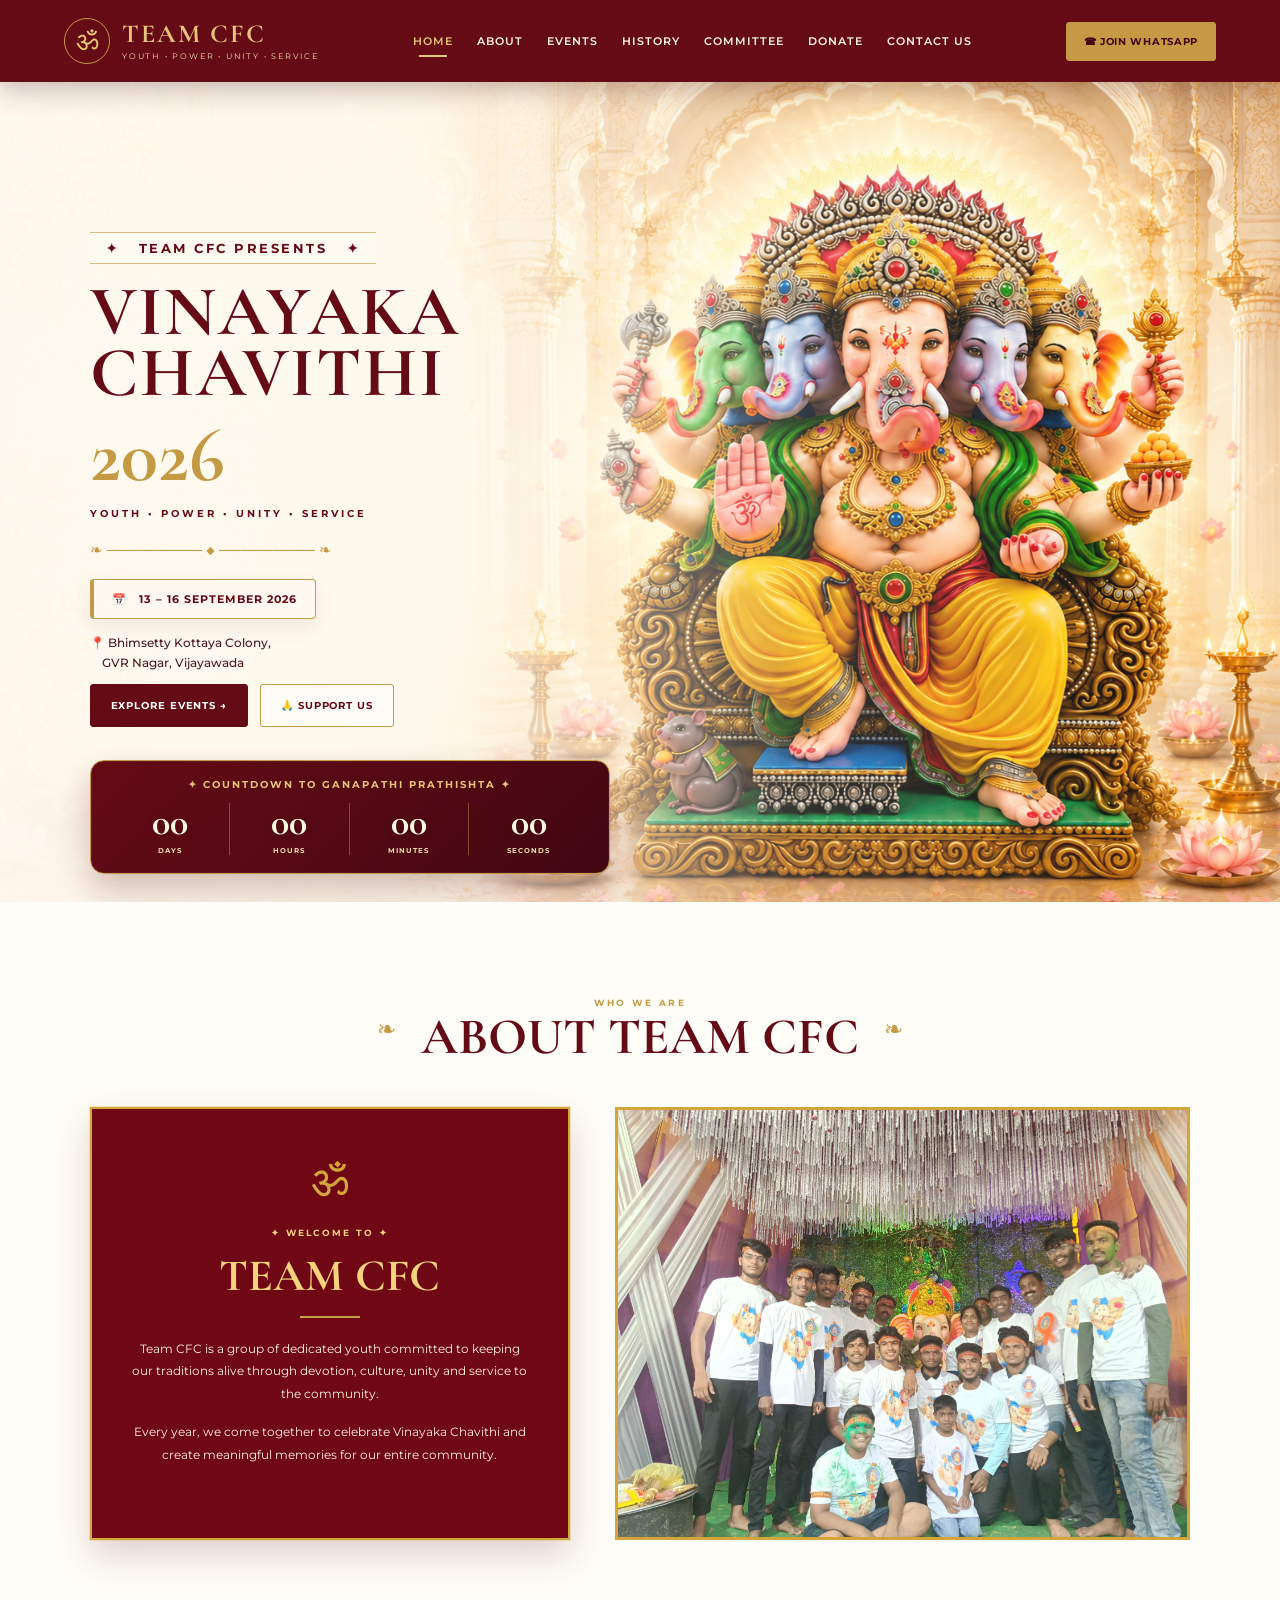
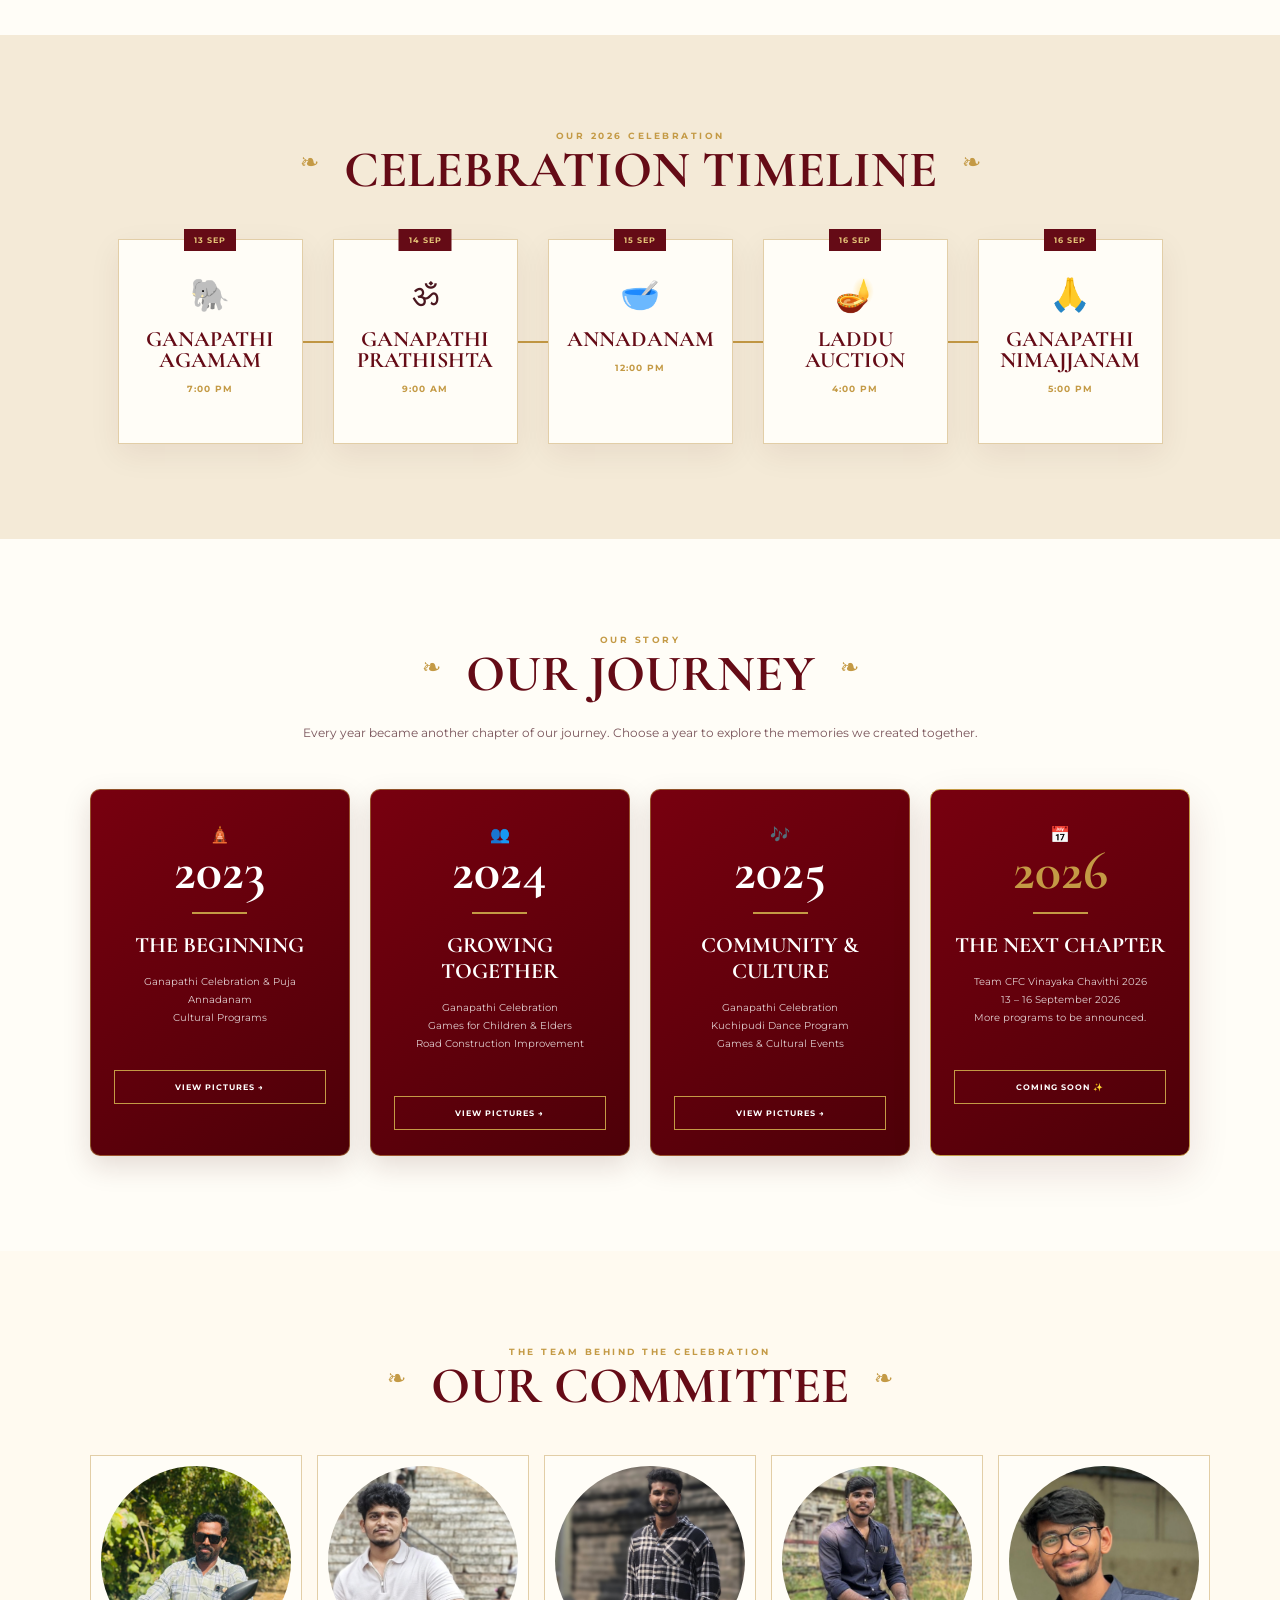
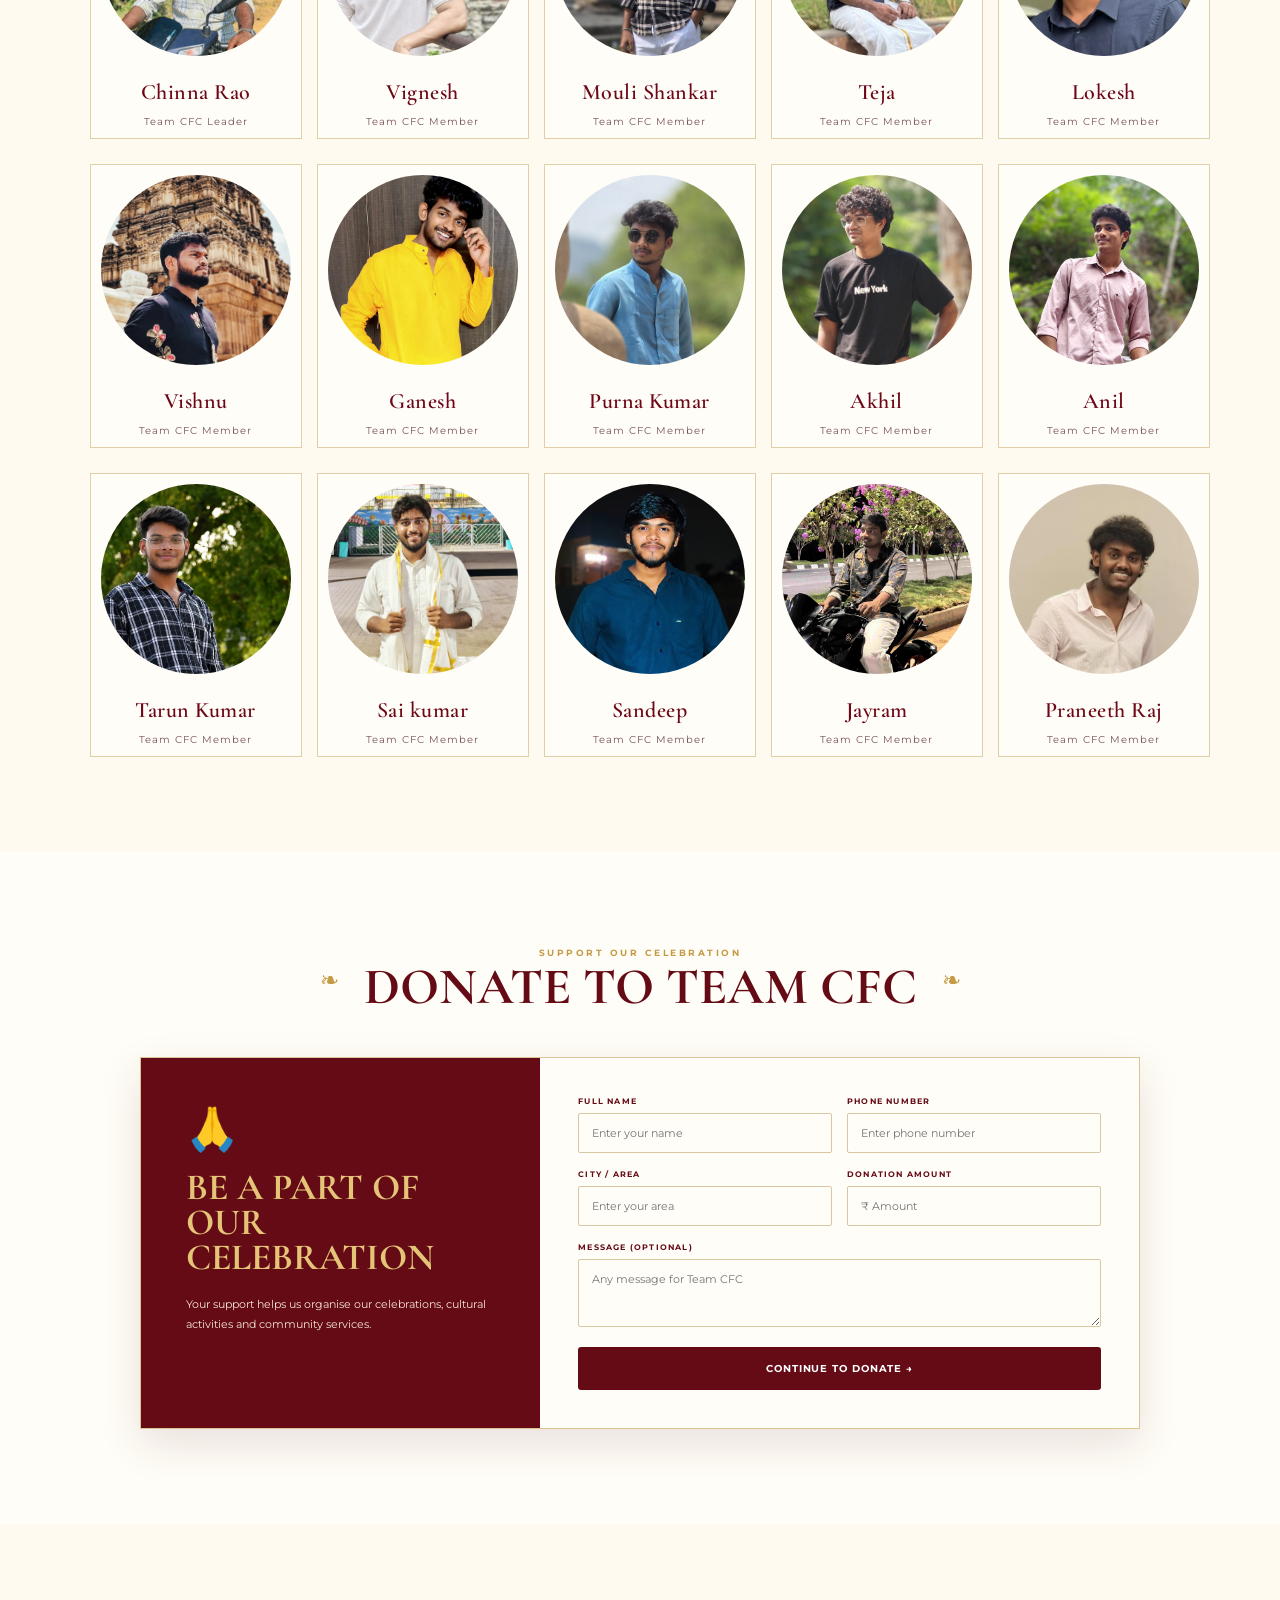
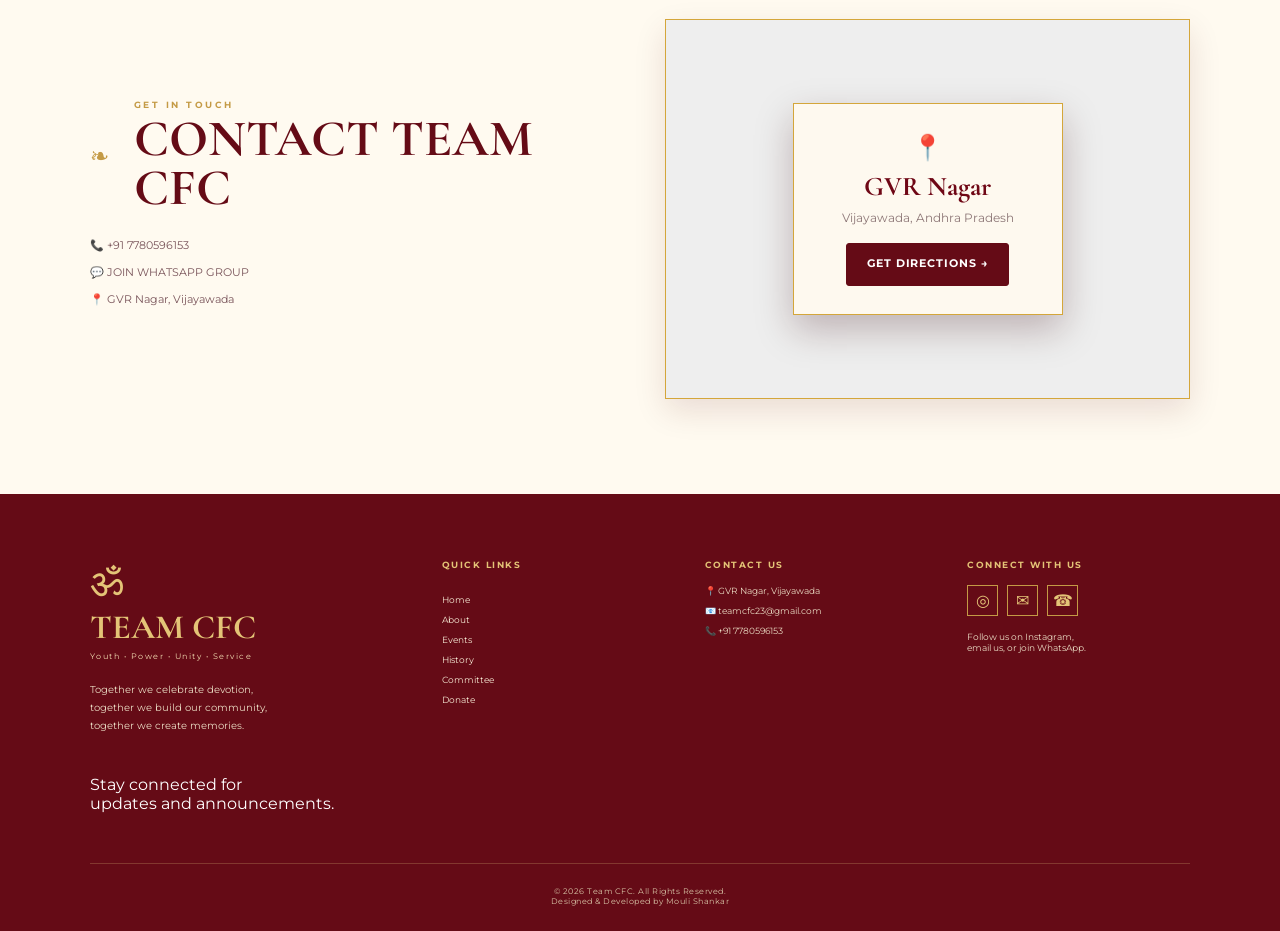
==== commit 3431cf16: "Update index.html" ====
--- a/index.html
+++ b/index.html
@@ -606,6 +606,13 @@
             <h3>Jayram</h3>
             <p>Team CFC Member</p>
         </article>
+        <article class="member-card">
+            <div class="member-photo">
+                <img src="member-20.jpg" alt="Praneeth Raj">
+            </div>
+            <h3>Praneeth Raj</h3>
+            <p>Team CFC Member</p>
+        </article>
   </div>
 
 </section>
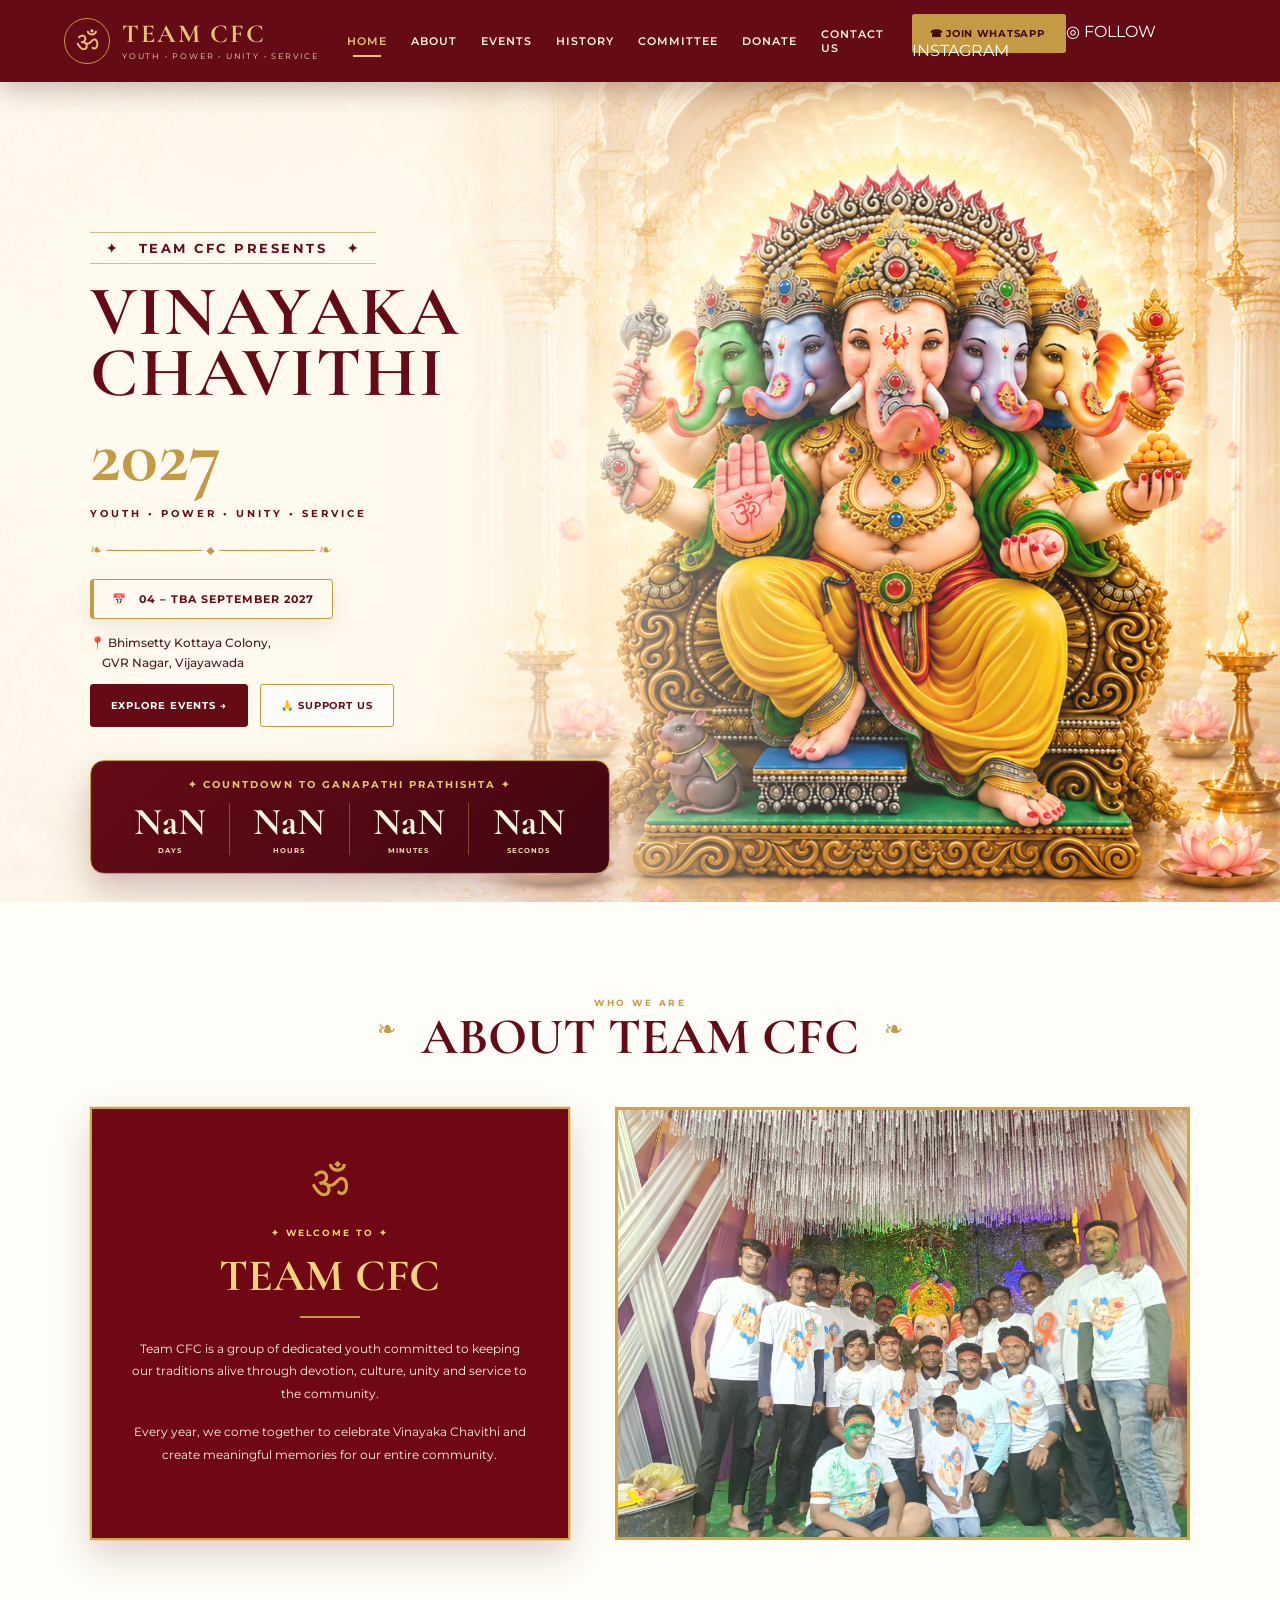
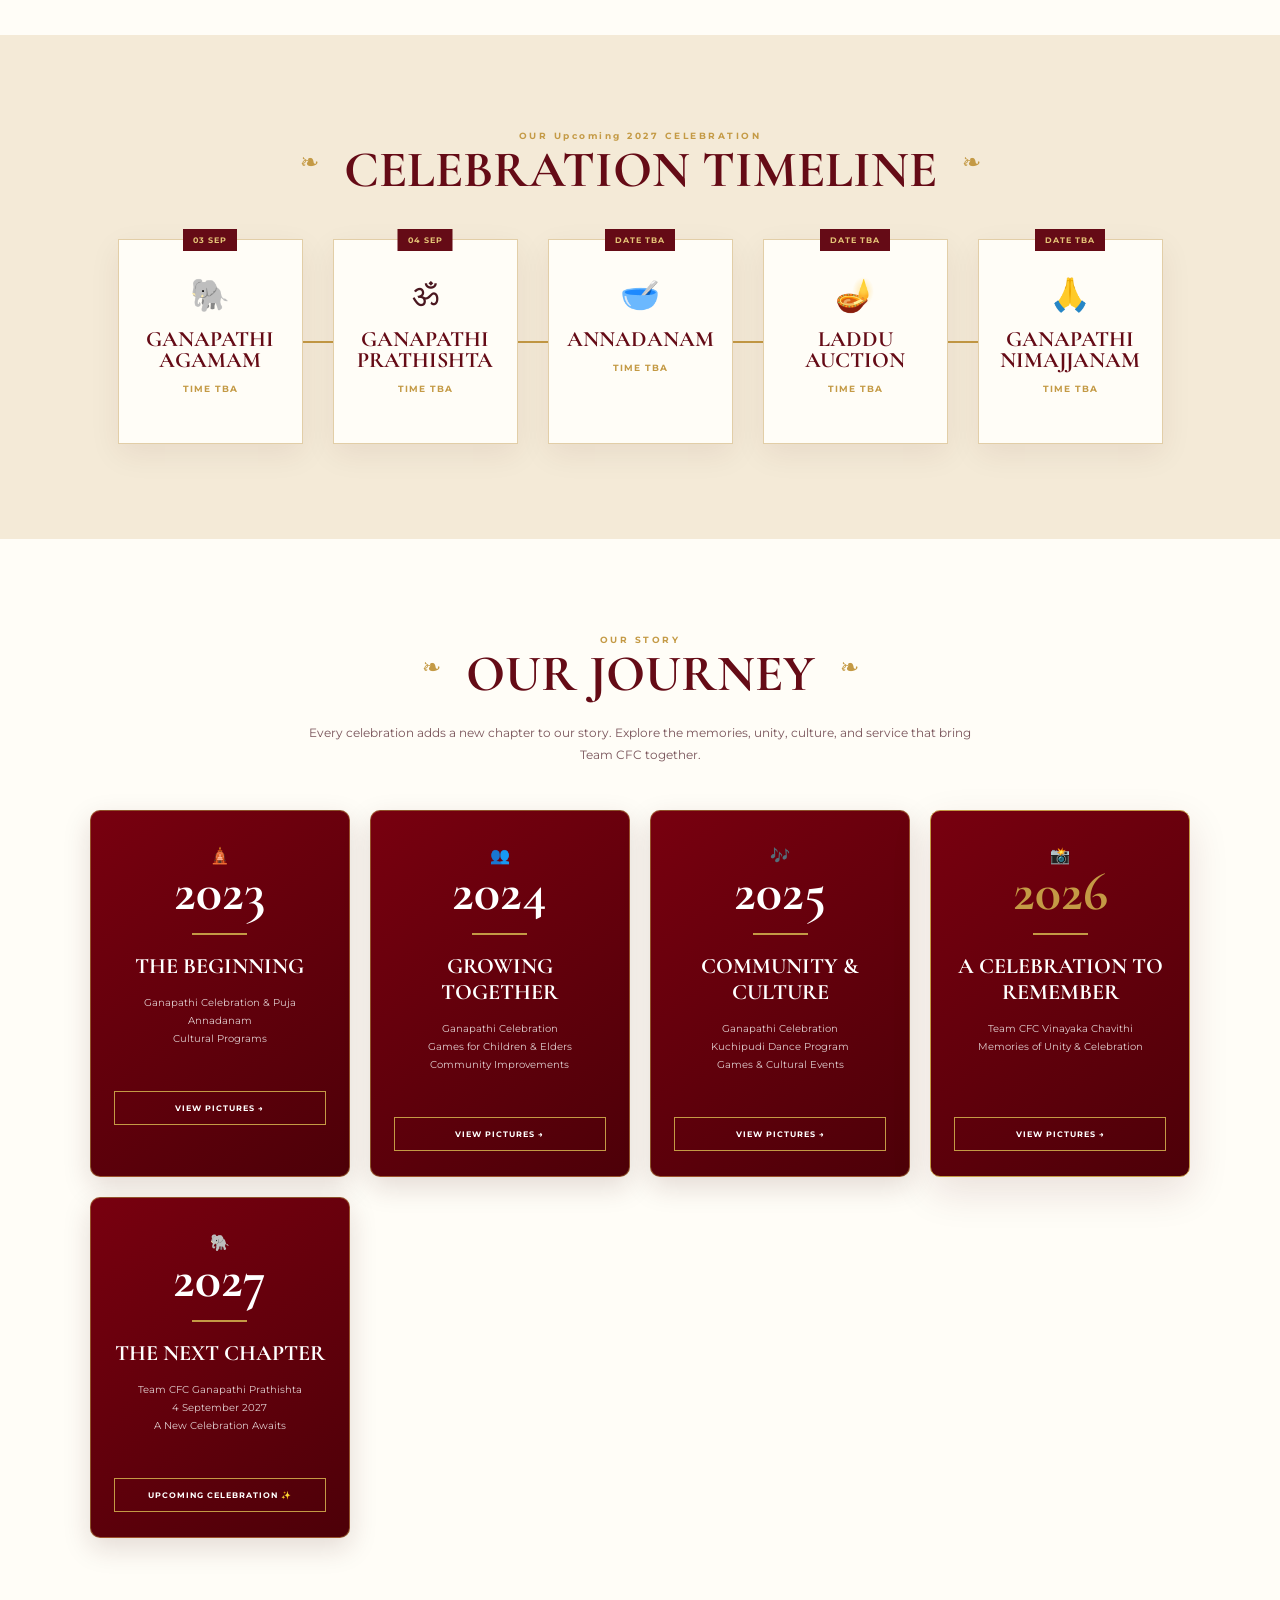
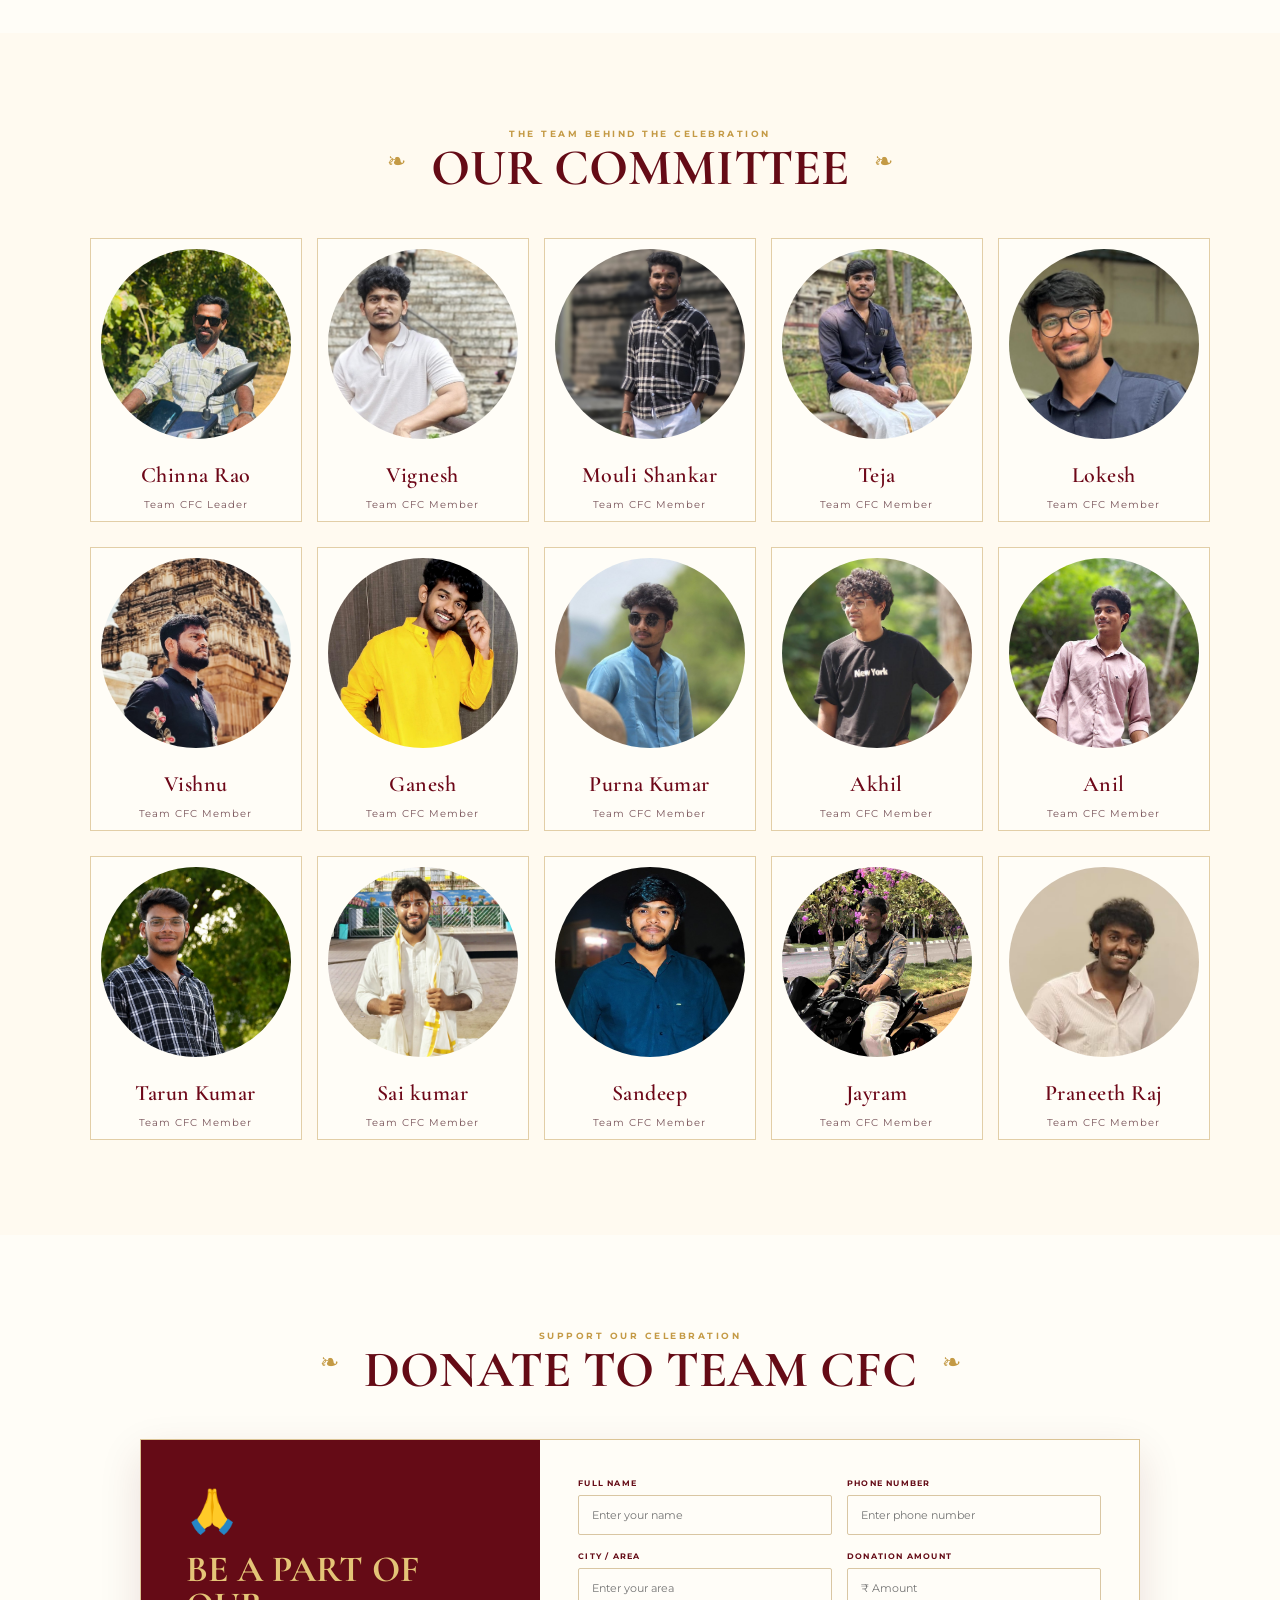
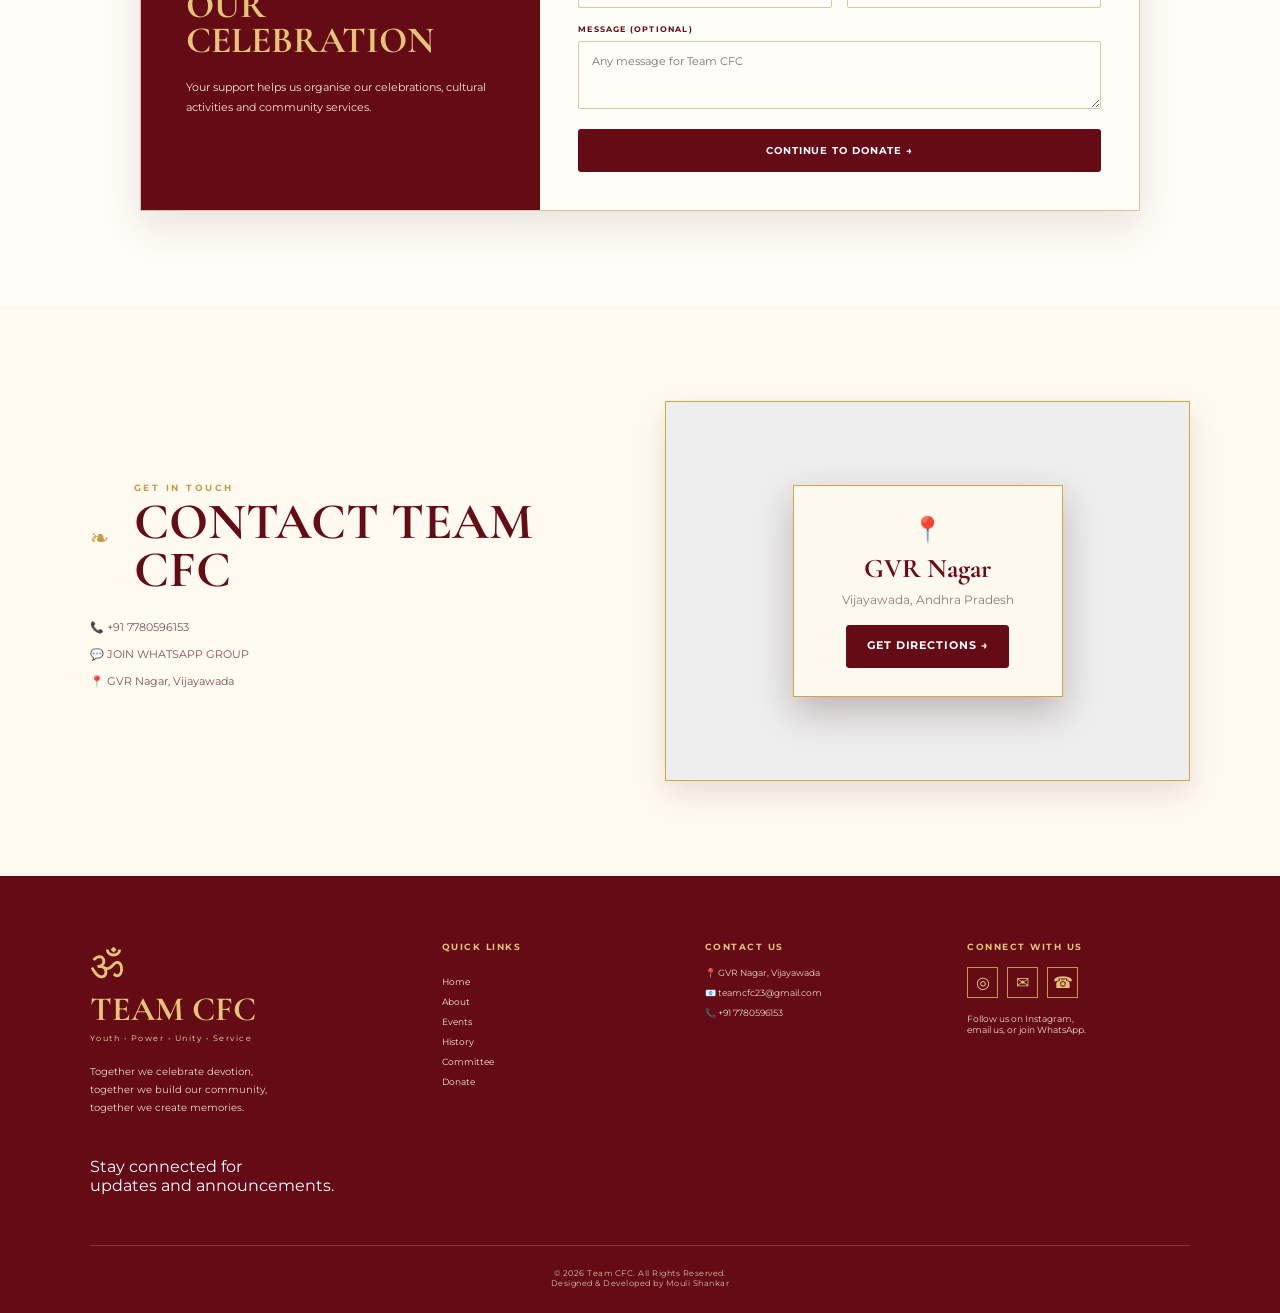
==== commit 4baa3f5e: "Update index.html" ====
--- a/index.html
+++ b/index.html
@@ -1,11 +1,10 @@
 <!DOCTYPE html>
 <html lang="en">
 <head>
-    <link rel="icon" type="image/png" href="favicon.png">
     <meta charset="UTF-8">
     <meta name="viewport" content="width=device-width, initial-scale=1.0">
 
-    <title>Team CFC | Vinayaka Chavithi 2026</title>
+    <title>Team CFC | Vinayaka Chavithi 2027</title>
 
     <link rel="preconnect" href="https://fonts.googleapis.com">
     <link rel="preconnect" href="https://fonts.gstatic.com" crossorigin>
@@ -21,7 +20,6 @@
 
     <a href="#home" class="logo-area">
         <div class="logo-symbol">ॐ</div>
-
         <div>
             <h1>TEAM CFC</h1>
             <p>Youth • Power • Unity • Service</p>
@@ -40,15 +38,25 @@
         <a href="#contact">CONTACT US</a>
     </nav>
 
-    <a href="https://chat.whatsapp.com/BDyGdCEiUDZ2XIB4aJObRt"
-   class="whatsapp-btn"
-   target="_blank"
-   rel="noopener">
-    ☎ JOIN WHATSAPP
-</a>
+    <div class="nav-social-buttons">
+
+        <a href="https://chat.whatsapp.com/BDyGdCEiUDZ2XIB4aJObRt"
+           class="whatsapp-btn"
+           target="_blank"
+           rel="noopener noreferrer">
+            ☎ JOIN WHATSAPP
+        </a>
+
+        <a href="https://www.instagram.com/teamcfc__/"
+           class="instagram-btn"
+           target="_blank"
+           rel="noopener noreferrer">
+            ◎ FOLLOW INSTAGRAM
+        </a>
+
+    </div>
 
 </header>
-
 
 <main>
 
@@ -69,7 +77,7 @@
             CHAVITHI
         </h2>
 
-        <div class="year">2026</div>
+        <div class="year">2027</div>
 
         <div class="tagline">
             YOUTH • POWER • UNITY • SERVICE
@@ -80,7 +88,7 @@
         </div>
 
         <div class="date-box">
-            📅 &nbsp; 13 – 16 SEPTEMBER 2026
+            📅 &nbsp; 04 – TBA SEPTEMBER 2027
         </div>
 
         <div class="location">
@@ -209,7 +217,7 @@
         <span>❧</span>
 
         <div>
-            <p>OUR 2026 CELEBRATION</p>
+            <p>OUR Upcoming 2027 CELEBRATION</p>
             <h2>CELEBRATION TIMELINE</h2>
         </div>
 
@@ -222,7 +230,7 @@
 
         <article class="event-card">
 
-            <span class="event-date">13 SEP</span>
+            <span class="event-date">03 SEP</span>
 
             <div class="event-icon">🐘</div>
 
@@ -231,7 +239,7 @@
                 AGAMAM
             </h3>
 
-            <p>7:00 PM</p>
+            <p>TIME TBA</p>
 
         </article>
 
@@ -241,7 +249,7 @@
 
         <article class="event-card">
 
-            <span class="event-date">14 SEP</span>
+            <span class="event-date">04 SEP</span>
 
             <div class="event-icon">ॐ</div>
 
@@ -250,7 +258,7 @@
                 PRATHISHTA
             </h3>
 
-            <p>9:00 AM</p>
+            <p>TIME TBA</p>
 
         </article>
 
@@ -260,13 +268,13 @@
 
         <article class="event-card">
 
-            <span class="event-date">15 SEP</span>
+            <span class="event-date">DATE TBA</span>
 
             <div class="event-icon">🥣</div>
 
             <h3>ANNADANAM</h3>
 
-            <p>12:00 PM</p>
+            <p>TIME TBA</p>
 
         </article>
 
@@ -276,7 +284,7 @@
 
         <article class="event-card">
 
-            <span class="event-date">16 SEP</span>
+            <span class="event-date">DATE TBA</span>
 
             <div class="event-icon">🪔</div>
 
@@ -285,7 +293,7 @@
                 AUCTION
             </h3>
 
-            <p>4:00 PM</p>
+            <p>TIME TBA</p>
 
         </article>
 
@@ -295,7 +303,7 @@
 
         <article class="event-card">
 
-            <span class="event-date">16 SEP</span>
+            <span class="event-date">DATE TBA</span>
 
             <div class="event-icon">🙏</div>
 
@@ -304,7 +312,7 @@
                 NIMAJJANAM
             </h3>
 
-            <p>5:00 PM</p>
+            <p>TIME TBA</p>
 
         </article>
 
@@ -318,159 +326,131 @@
 <section id="history" class="section history-section">
 
     <div class="section-heading">
-
         <span>❧</span>
-
         <div>
             <p>OUR STORY</p>
             <h2>OUR JOURNEY</h2>
         </div>
-
         <span>❧</span>
-
-    </div>
-
+    </div>
 
     <p class="section-intro">
-        Every year became another chapter of our journey.
-        Choose a year to explore the memories we created together.
+        Every celebration adds a new chapter to our story.
+        Explore the memories, unity, culture, and service
+        that bring Team CFC together.
     </p>
 
-
     <div class="history-grid">
 
+        <!-- 2023 -->
         <article class="history-card">
             <div class="year-icon">🛕</div>
-
-         <div class="history-year">2023</div>
-
+            <div class="history-year">2023</div>
             <div class="history-line"></div>
-
             <h3>THE BEGINNING</h3>
-
             <p>
                 Ganapathi Celebration & Puja<br>
                 Annadanam<br>
                 Cultural Programs
             </p>
-
-            <button
-    class="gallery-open"
-    type="button"
-    onclick="window.location.href='gallery.html?year=2023'">
-    VIEW PICTURES →
+            <button class="gallery-open" type="button"
+                onclick="window.location.href='gallery.html?year=2023'">
+                VIEW PICTURES →
             </button>
-
-        </article>
-
-
+        </article>
+
+        <!-- 2024 -->
         <article class="history-card">
             <div class="year-icon">👥</div>
-
             <div class="history-year">2024</div>
-
             <div class="history-line"></div>
-
             <h3>GROWING TOGETHER</h3>
-
             <p>
                 Ganapathi Celebration<br>
                 Games for Children & Elders<br>
-                Road Construction Improvement
+                Community Improvements
             </p>
-                <button
-    class="gallery-open"
-    type="button"
-    onclick="window.location.href='gallery.html?year=2024'">
-    VIEW PICTURES →
-  </button>
-
-        </article>
-
-
+            <button class="gallery-open" type="button"
+                onclick="window.location.href='gallery.html?year=2024'">
+                VIEW PICTURES →
+            </button>
+        </article>
+
+        <!-- 2025 -->
         <article class="history-card">
             <div class="year-icon">🎶</div>
-
             <div class="history-year">2025</div>
-
             <div class="history-line"></div>
-
             <h3>COMMUNITY & CULTURE</h3>
-
             <p>
                 Ganapathi Celebration<br>
                 Kuchipudi Dance Program<br>
                 Games & Cultural Events
             </p>
-
-            <button
-    class="gallery-open"
-    type="button"
-    onclick="window.location.href='gallery.html?year=2025'">
-    VIEW PICTURES →
+            <button class="gallery-open" type="button"
+                onclick="window.location.href='gallery.html?year=2025'">
+                VIEW PICTURES →
             </button>
-
-        </article>
-
-
+        </article>
+
+        <!-- 2026 -->
         <article class="history-card featured">
-            <div class="year-icon">📅</div>
-
+            <div class="year-icon">📸</div>
             <div class="history-year">2026</div>
-
             <div class="history-line"></div>
-
+            <h3>A CELEBRATION TO REMEMBER</h3>
+            <p>
+                Team CFC Vinayaka Chavithi<br>
+        Memories of Unity & Celebration
+            </p>
+            <button class="gallery-open" type="button"
+                onclick="window.location.href='gallery.html?year=2026'">
+                VIEW PICTURES →
+            </button>
+        </article>
+
+        <!-- 2027 -->
+        <article class="history-card upcoming-2027">
+            <div class="year-icon">🐘</div>
+            <div class="history-year">2027</div>
+            <div class="history-line"></div>
             <h3>THE NEXT CHAPTER</h3>
-
             <p>
-                Team CFC Vinayaka Chavithi 2026<br>
-                13 – 16 September 2026<br>
-                More programs to be announced.
+                Team CFC Ganapathi Prathishta<br>
+                4 September 2027<br>
+                A New Celebration Awaits
             </p>
-
-            <button
-    class="gallery-open coming-soon-btn"
-    data-year="2026"
->
-    COMING SOON ✨
-</button>
-
-        </article>
-
-    </div>
-
+            <button class="gallery-open coming-soon-btn"
+                type="button"
+                onclick="alert('Stay tuned for Team CFC Ganapathi Prathishta 2027!')">
+                UPCOMING CELEBRATION ✨
+            </button>
+        </article>
+
+    </div>
 
     <div id="gallery-viewer" class="gallery-viewer">
 
         <div class="gallery-viewer-header">
-
             <div>
                 <span>MEMORIES OF</span>
                 <h3 id="gallery-title">2026</h3>
             </div>
-
-            <button id="close-gallery" class="close-gallery">
+            <button id="close-gallery" class="close-gallery"
+                type="button" aria-label="Close gallery">
                 ×
             </button>
-
-        </div>
-
+        </div>
 
         <div id="gallery-content" class="gallery-content">
-
             <div class="empty-gallery">
-
                 <div>📷</div>
-
                 <h3>Pictures Coming Soon</h3>
-
                 <p>
-                    Photos from this year's celebration
-                    will appear here.
+                    We're preparing our celebration memories.
+                    Check back soon!
                 </p>
-
-            </div>
-
+            </div>
         </div>
 
     </div>
@@ -592,7 +572,7 @@
             <h3>Sai kumar</h3>
             <p>Team CFC Member</p>
         </article>
-        <article class="member-card">
+         <article class="member-card">
             <div class="member-photo">
                 <img src="member-13.jpg" alt="Sandeep">
             </div>
@@ -614,6 +594,9 @@
             <p>Team CFC Member</p>
         </article>
   </div>
+
+
+    </div>
 
 </section>
 
